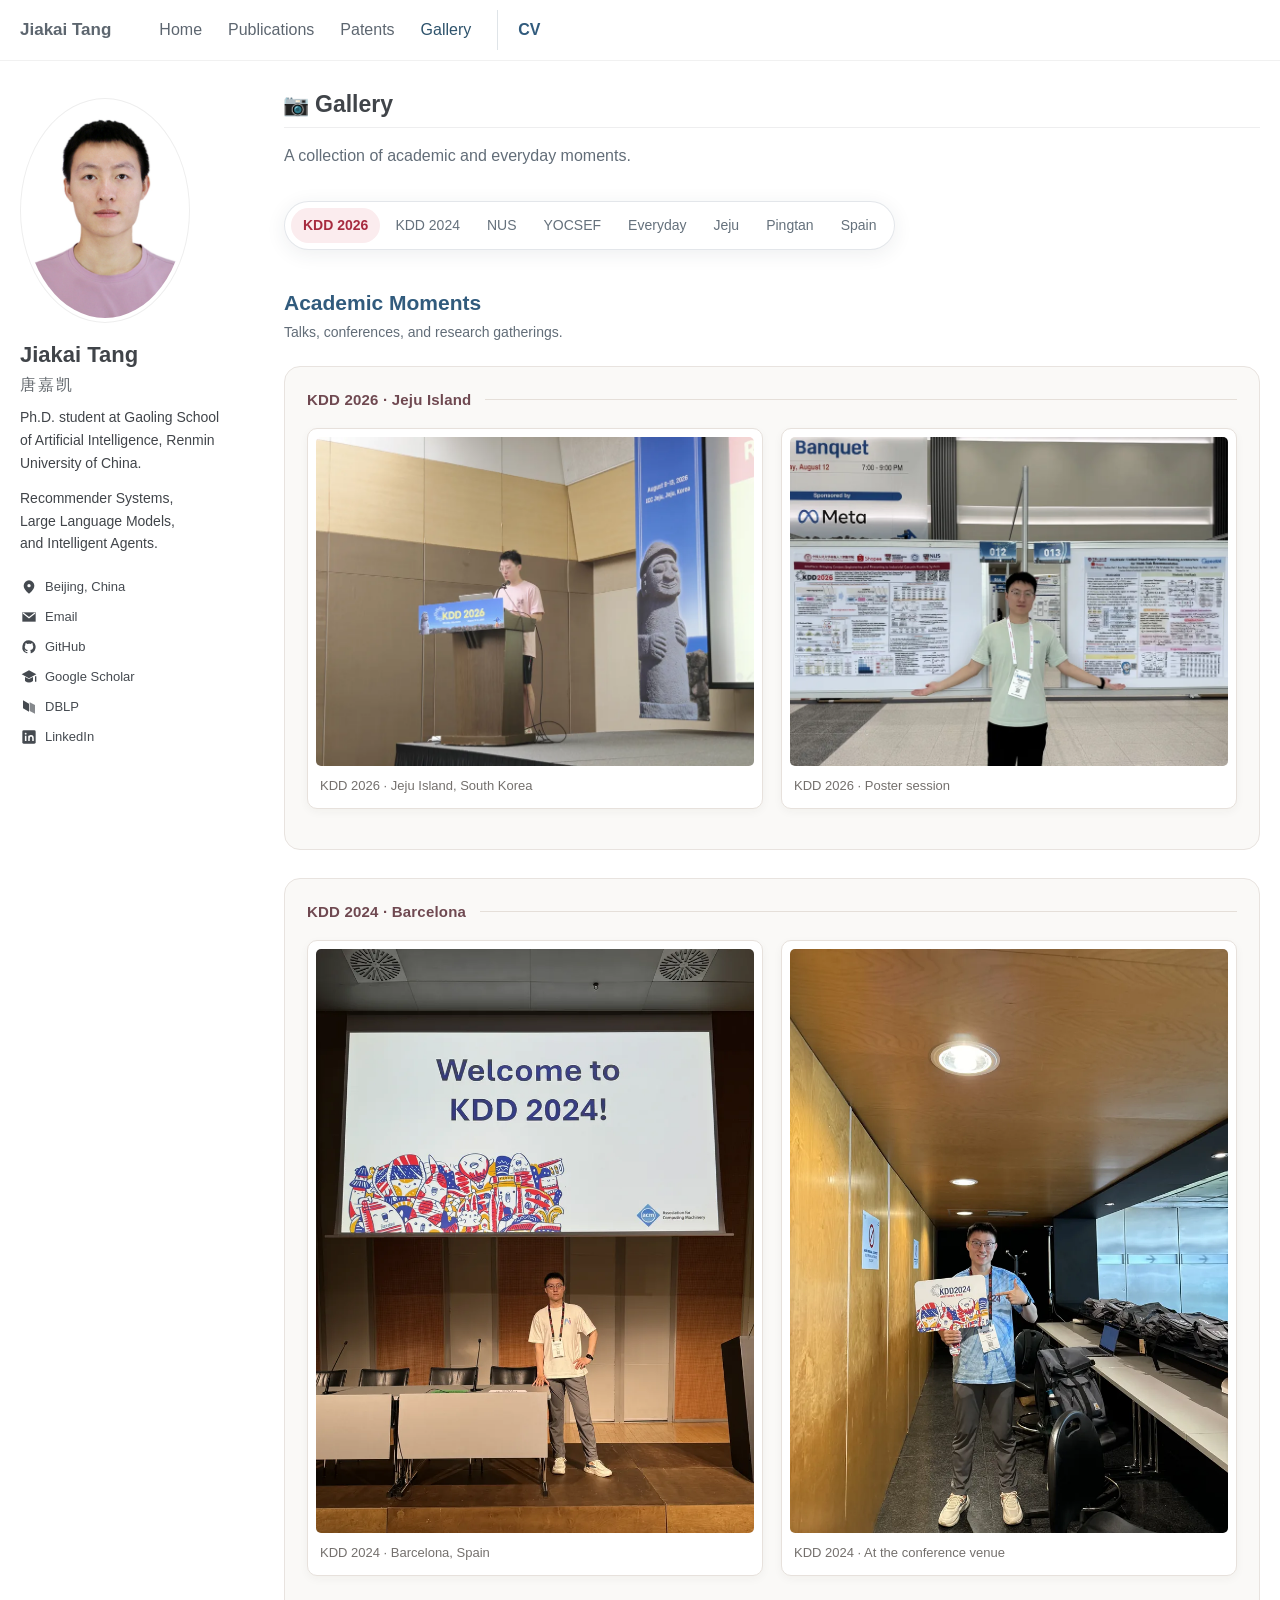
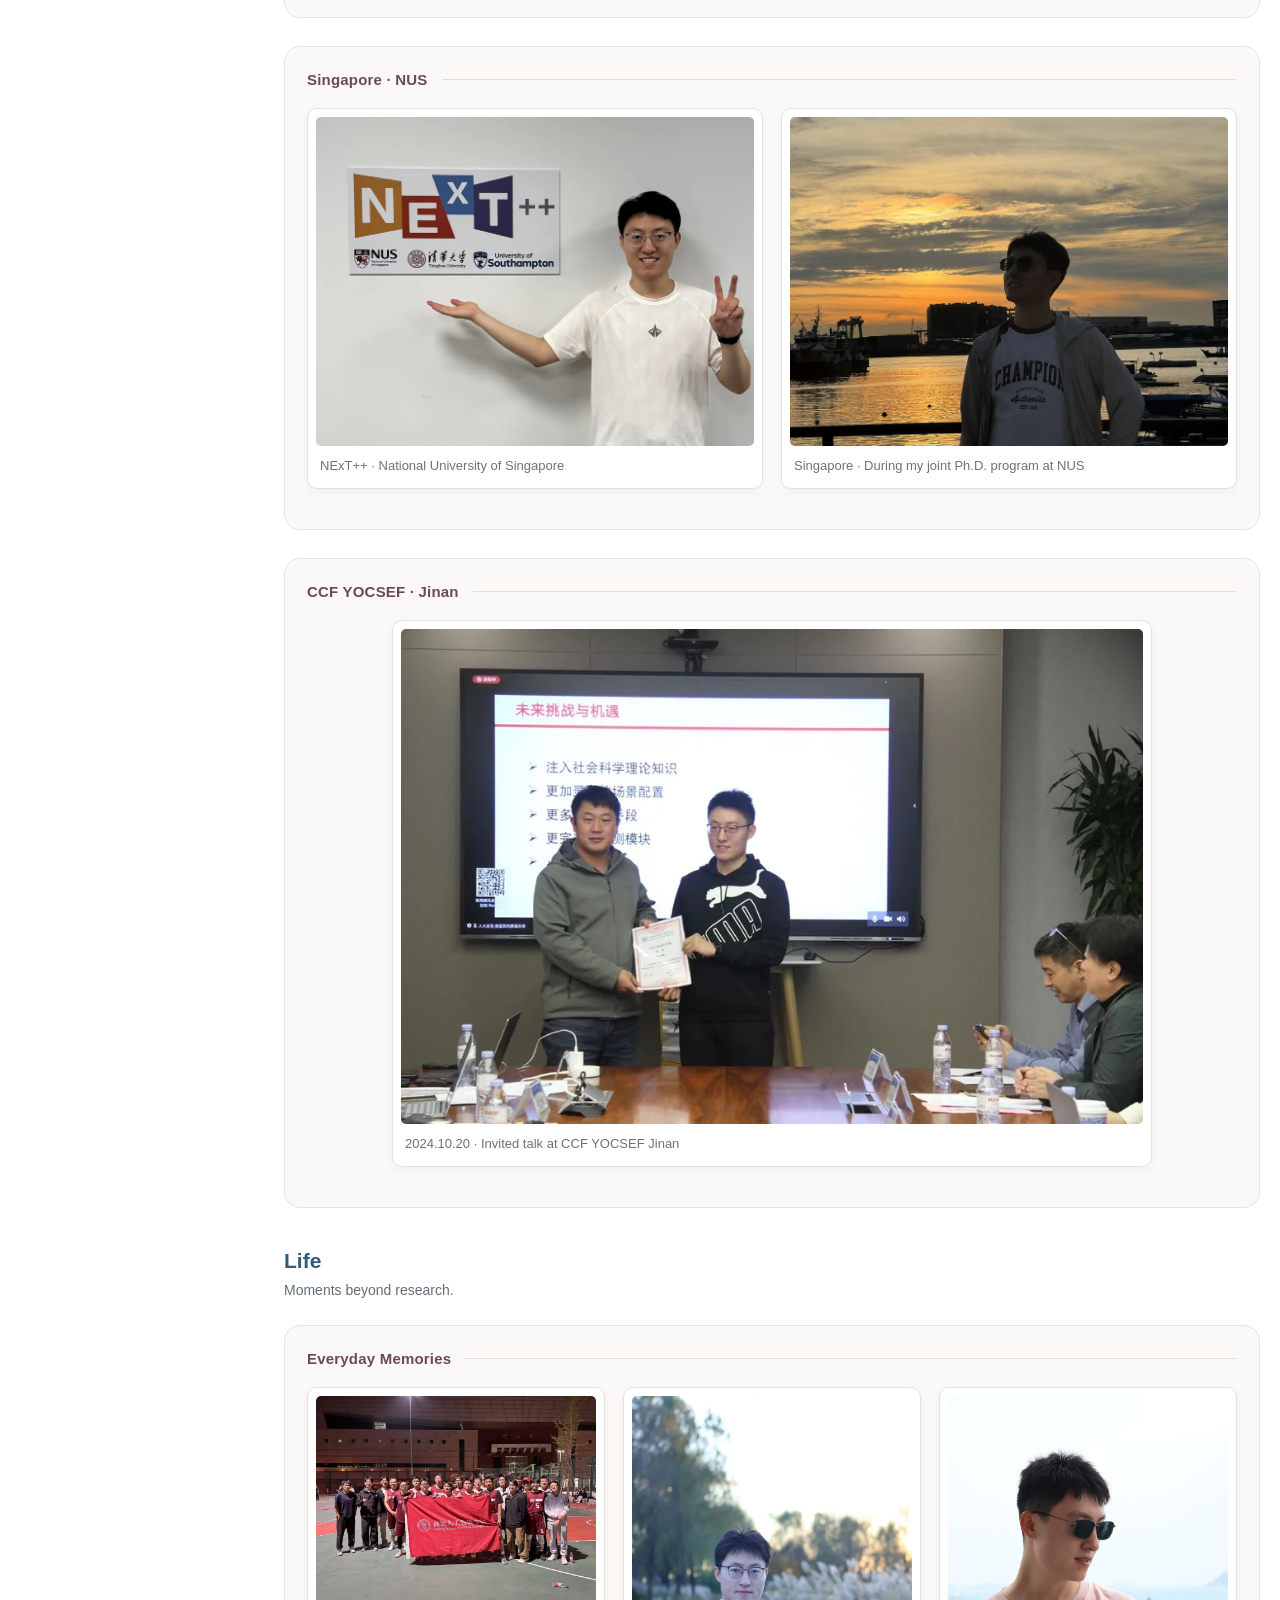
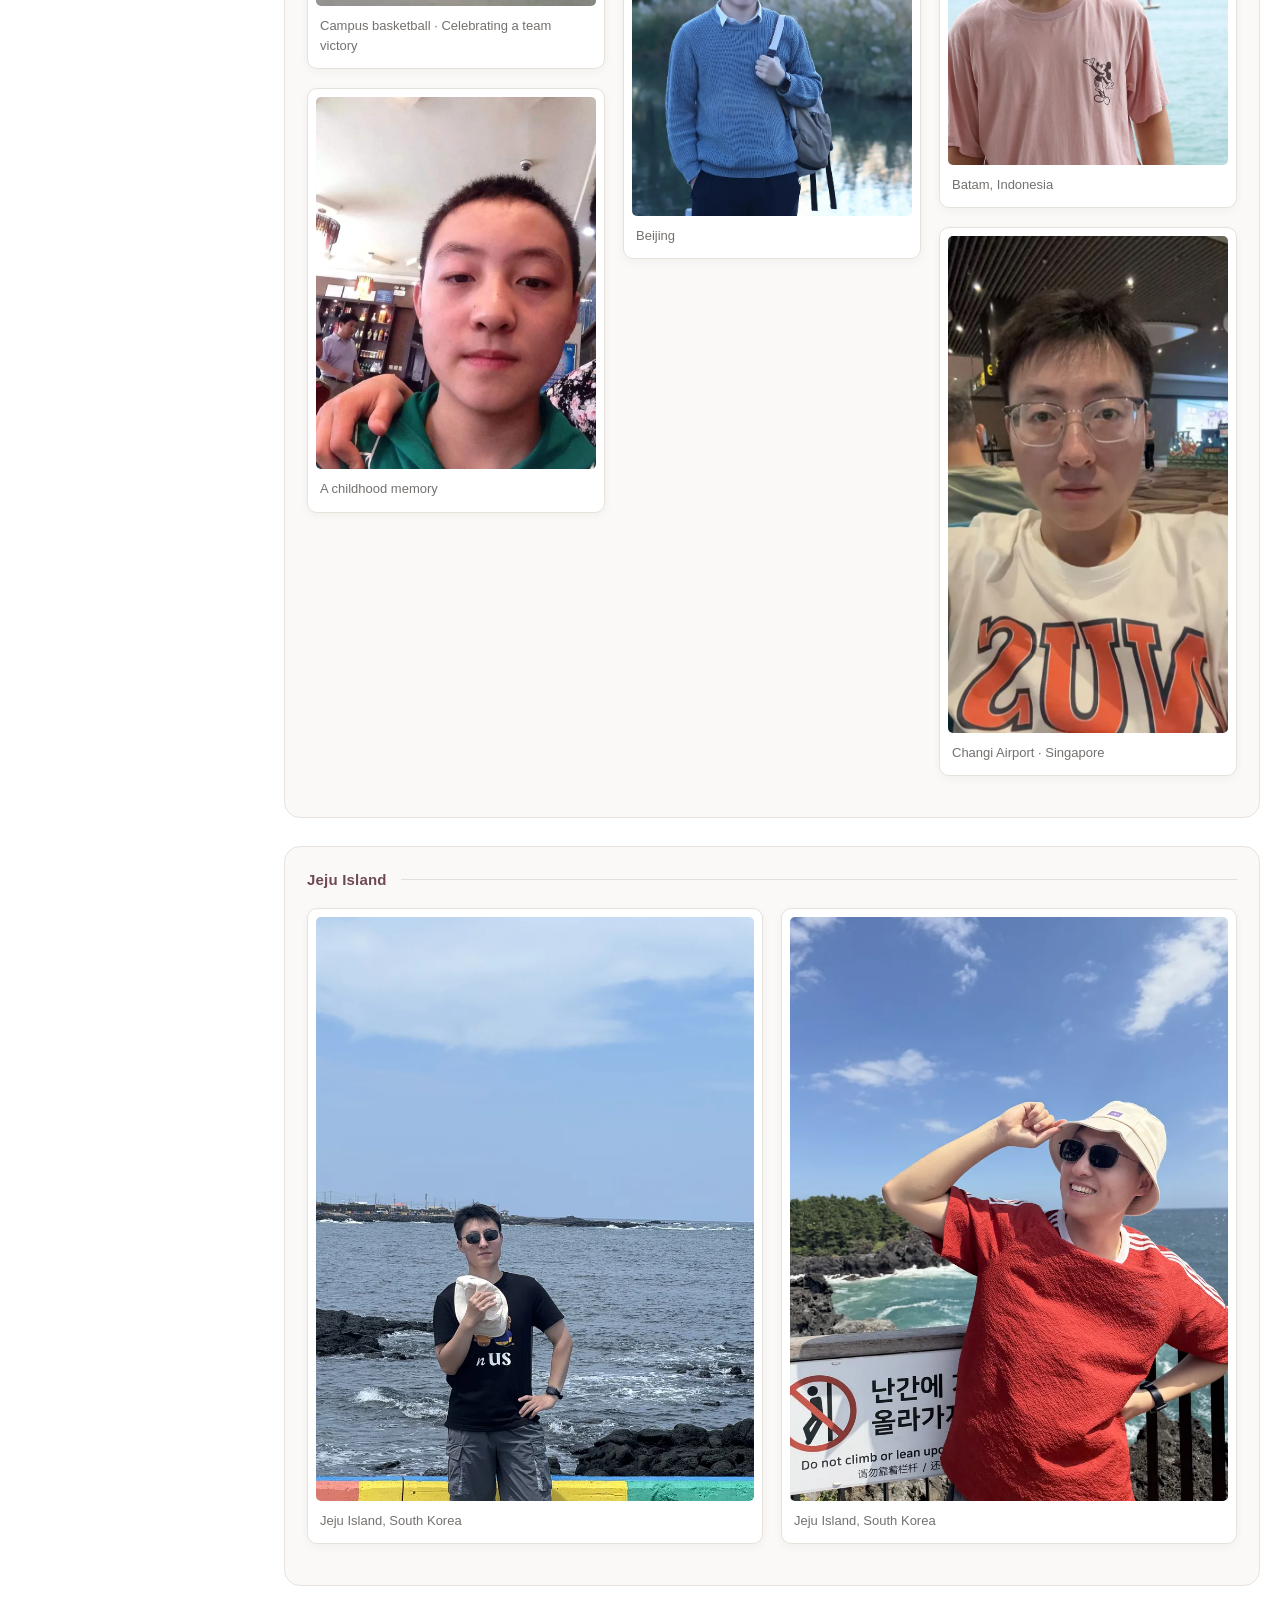
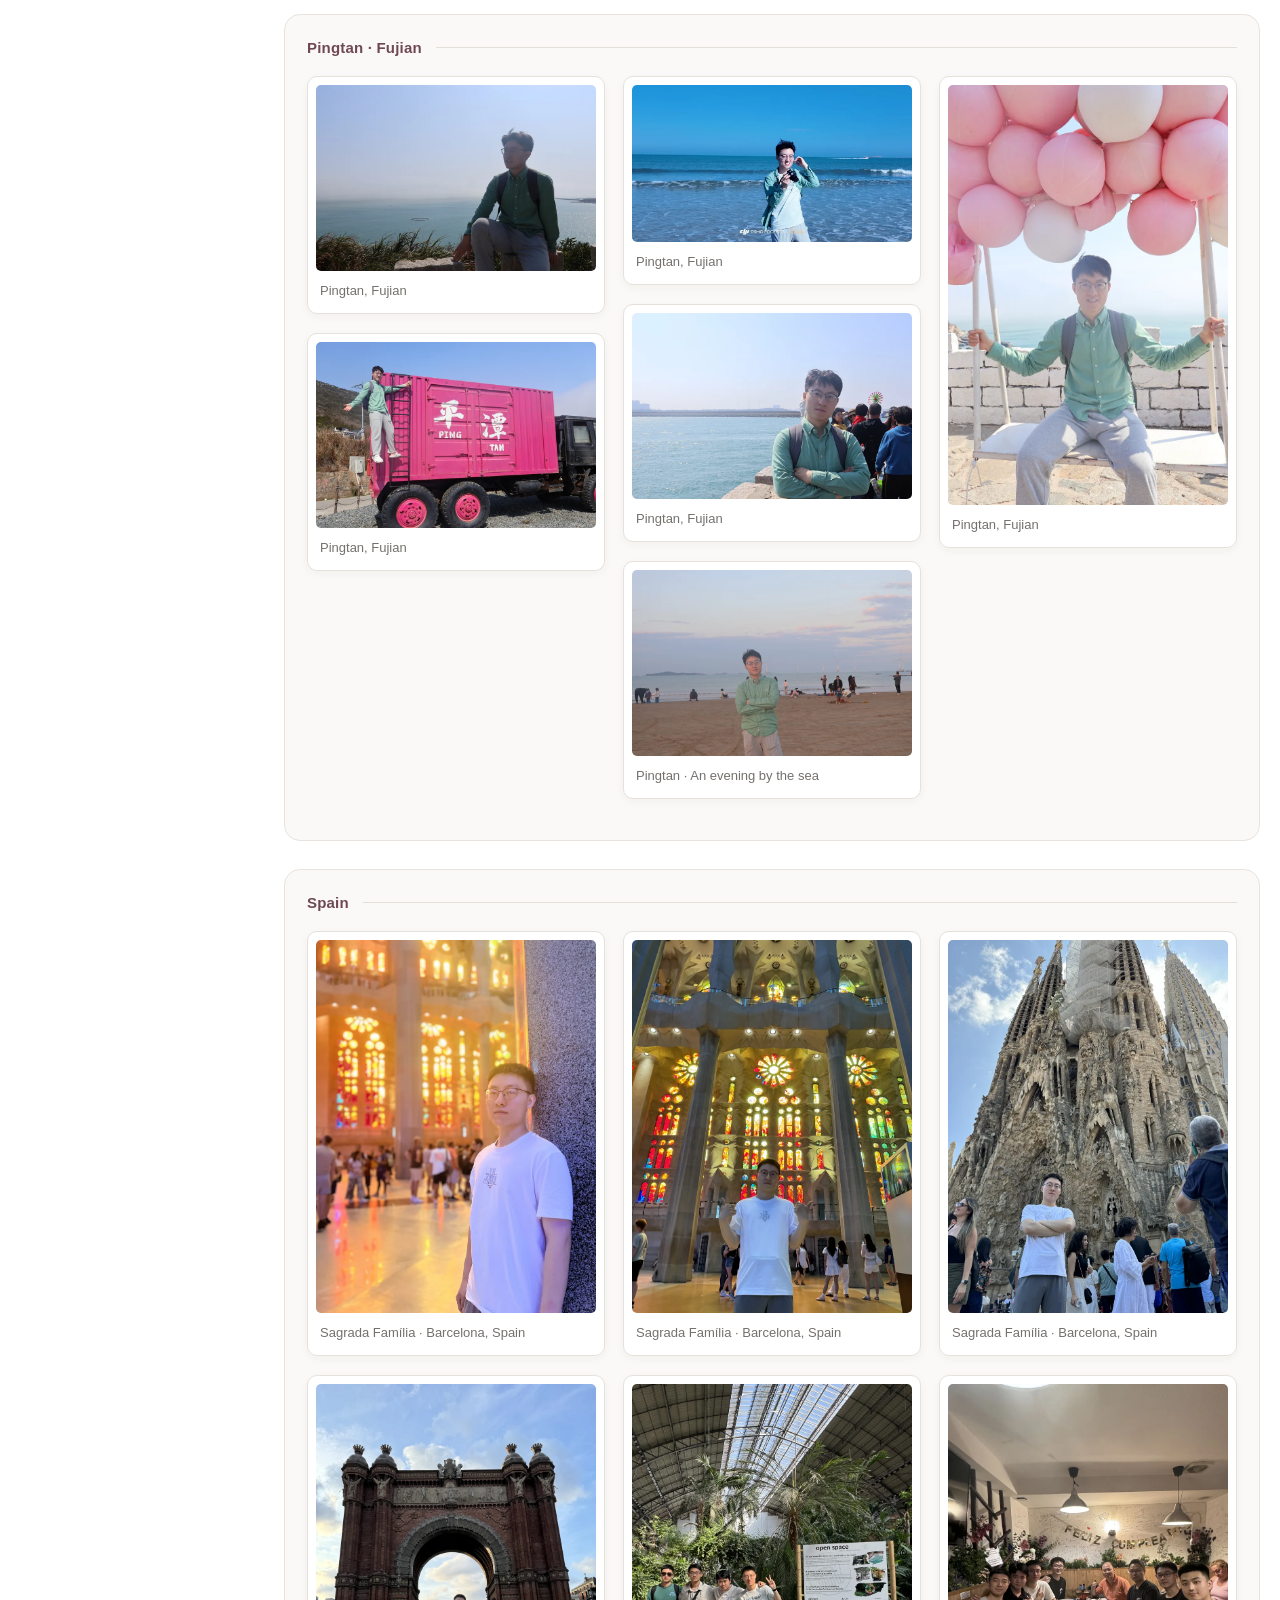
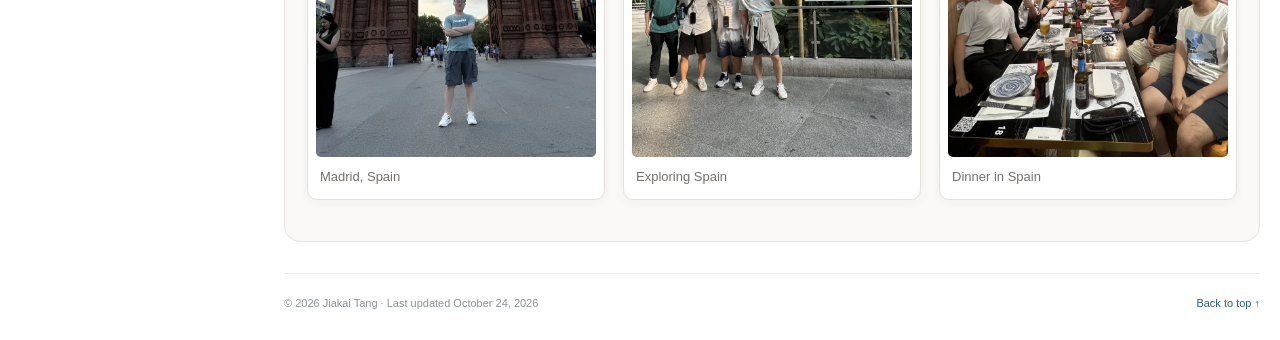
==== gallery.html @ fc4cd365 "Increase primary navigation text size across pages" ====
<!doctype html>
<html lang="en">
<head>
  <meta charset="utf-8">
  <meta name="viewport" content="width=device-width, initial-scale=1">
  <title>Gallery · Jiakai Tang</title>
  <meta name="description" content="Academic and everyday moments from Jiakai Tang.">
  <meta name="theme-color" content="#ffffff">
  <meta name="google-site-verification" content="IjU5DXIl_b3xuy8beeihjfm2RMkB2Yd6SPrrIbL4gnI">
  <link rel="canonical" href="https://tangjiakai.github.io/gallery.html">
  <meta property="og:type" content="profile">
  <meta property="og:title" content="Gallery · Jiakai Tang">
  <meta property="og:description" content="Academic and everyday moments from Jiakai Tang.">
  <meta property="og:url" content="https://tangjiakai.github.io/gallery.html">
  <meta property="og:image" content="https://tangjiakai.github.io/assets/portrait.jpg">
  <link rel="icon" href="assets/favicon.svg?v=d891ac708d90" type="image/svg+xml">
  <link rel="stylesheet" href="assets/style.css?v=861c02ad30ab">
  <script type="application/ld+json">{"@context": "https://schema.org", "@type": "Person", "name": "Jiakai Tang", "alternateName": "唐嘉凯", "url": "https://tangjiakai.github.io/", "image": "https://tangjiakai.github.io/assets/portrait.jpg", "affiliation": {"@type": "CollegeOrUniversity", "name": "Renmin University of China"}, "sameAs": ["https://github.com/TangJiakai", "https://scholar.google.com/citations?user=7kB-4sEAAAAJ", "https://dblp.org/pid/294/2295.html", "https://www.linkedin.com/in/%E5%98%89%E5%87%AF-%E5%94%90-744894299/"], "knowsAbout": ["Recommender Systems", "Large Language Models", "Intelligent Agents"]}</script>
  <script src="assets/site.js?v=a1313c873eb1" defer></script>
</head>
<body>
<a class="skip-link" href="#main">Skip to content</a>
<header class="masthead"><div class="nav-wrap">
  <a class="brand" href="index.html">Jiakai Tang</a>
  <nav aria-label="Main navigation"><div class="nav-sections"><a href="index.html">Home</a><a href="publications.html">Publications</a><a href="patents.html">Patents</a><a href="gallery.html" class="active" aria-current="page">Gallery</a></div><a class="nav-cv" href="assets/Jiakai-Tang-CV.pdf" target="_blank" rel="noopener" title="View CV in a new tab">CV</a></nav>
</div></header>
<div class="page-layout">
  <aside class="profile" aria-label="Profile">
    <img class="portrait" src="assets/portrait.jpg" width="413" height="591" alt="Portrait of Jiakai Tang">
    <h1>Jiakai Tang <span lang="zh-CN">唐嘉凯</span></h1>
    <p class="affiliation">Ph.D. student at Gaoling School of Artificial Intelligence, Renmin University of China.</p>
    <p class="profile-interests">Recommender Systems,<br>Large Language Models,<br>and Intelligent Agents.</p>
    <ul class="contact-links">
      <li><span class="contact-row"><svg class="contact-icon" viewBox="0 0 24 24" aria-hidden="true" focusable="false"><path d="M20 10c0 6-8 12-8 12S4 16 4 10a8 8 0 1 1 16 0Z"/><circle cx="12" cy="10" r="2.5" fill="white"/></svg><span>Beijing, China</span></span></li>
      <li><a class="contact-row" href="mailto:tangjiakai5704@gmail.com"><svg class="contact-icon" viewBox="0 0 24 24" aria-hidden="true" focusable="false"><path d="M2 5h20v14H2Z"/><path d="m3 6 9 7 9-7" fill="none" stroke="white" stroke-width="1.8"/></svg><span>Email</span></a></li>
      <li><a class="contact-row" href="https://github.com/TangJiakai"><svg class="contact-icon" viewBox="0 0 24 24" aria-hidden="true" focusable="false"><path d="M12 2a10 10 0 0 0-3.16 19.49c.5.09.68-.22.68-.48v-1.69c-2.78.61-3.37-1.18-3.37-1.18-.45-1.16-1.11-1.47-1.11-1.47-.91-.62.07-.61.07-.61 1 .07 1.53 1.03 1.53 1.03.89 1.53 2.34 1.09 2.91.83.09-.65.35-1.09.64-1.34-2.22-.25-4.56-1.11-4.56-4.94 0-1.09.39-1.99 1.03-2.69-.1-.25-.45-1.27.1-2.65 0 0 .84-.27 2.75 1.03A9.6 9.6 0 0 1 12 6.99c.85 0 1.71.11 2.51.34 1.91-1.3 2.75-1.03 2.75-1.03.55 1.38.2 2.4.1 2.65.64.7 1.03 1.6 1.03 2.69 0 3.84-2.34 4.69-4.57 4.94.36.31.68.92.68 1.85v2.58c0 .27.18.58.69.48A10 10 0 0 0 12 2Z"/></svg><span>GitHub</span></a></li>
      <li><a class="contact-row" href="https://scholar.google.com/citations?user=7kB-4sEAAAAJ"><svg class="contact-icon" viewBox="0 0 24 24" aria-hidden="true" focusable="false"><path d="m1 8 11-6 11 6-11 6Zm5 4 6 3 6-3v6c-4 3-8 3-12 0Zm15-1h2v8h-2Z"/></svg><span>Google Scholar</span></a></li>
      <li><a class="contact-row" href="https://dblp.org/pid/294/2295.html"><svg class="contact-icon" viewBox="0 0 24 24" aria-hidden="true" focusable="false"><path d="m3 2 9 5v12l-9-5Z"/><path d="m13 5 8 4v13l-8-4Z" opacity=".65"/></svg><span>DBLP</span></a></li>
      <li><a class="contact-row" href="https://www.linkedin.com/in/%E5%98%89%E5%87%AF-%E5%94%90-744894299/"><svg class="contact-icon" viewBox="0 0 24 24" aria-hidden="true" focusable="false"><rect x="2" y="2" width="20" height="20" rx="2"/><circle cx="7" cy="7" r="1.4" fill="white"/><path d="M7 10v8m5 0v-8m0 4c0-5 6-5 6 0v4" fill="none" stroke="white" stroke-width="2.3"/></svg><span>LinkedIn</span></a></li>
    </ul>
  </aside>
  <main id="main"><section id="gallery" aria-labelledby="gallery-title"><h2 id="gallery-title"><span aria-hidden="true">📷</span> Gallery</h2><p class="page-intro">A collection of academic and everyday moments.</p></section><nav class="section-nav floating-nav gallery-nav" aria-label="Photo albums"><a href="#album-kdd-2026-jeju-island">KDD 2026</a><a href="#album-kdd-2024-barcelona">KDD 2024</a><a href="#album-singapore-nus">NUS</a><a href="#album-ccf-yocsef-jinan">YOCSEF</a><a href="#album-everyday-memories">Everyday</a><a href="#album-jeju-island">Jeju</a><a href="#album-pingtan-fujian">Pingtan</a><a href="#album-spain">Spain</a></nav><section class="gallery-group" id="academic"><h3>Academic Moments</h3><p class="muted">Talks, conferences, and research gatherings.</p><article class="gallery-album" id="album-kdd-2026-jeju-island"><header class="album-heading"><h4>KDD 2026 · Jeju Island</h4></header><div class="gallery-grid gallery-grid--pair"><figure class="gallery-photo"><a class="gallery-image" href="assets/gallery/kdd-2026-talk.webp" data-caption="KDD 2026 · Jeju Island, South Korea" aria-label="View photo: Giving a talk at a conference lectern at KDD 2026."><img src="assets/gallery/kdd-2026-talk-thumb.webp" alt="Giving a talk at a conference lectern at KDD 2026." width="900" height="675" loading="lazy" decoding="async"><span class="photo-expand" aria-hidden="true">↗</span></a><figcaption>KDD 2026 · Jeju Island, South Korea</figcaption></figure><figure class="gallery-photo"><a class="gallery-image" href="assets/gallery/kdd-2026-posters.webp" data-caption="KDD 2026 · Poster session" aria-label="View photo: Standing beside research posters at KDD 2026."><img src="assets/gallery/kdd-2026-posters-thumb.webp" alt="Standing beside research posters at KDD 2026." width="900" height="675" loading="lazy" decoding="async"><span class="photo-expand" aria-hidden="true">↗</span></a><figcaption>KDD 2026 · Poster session</figcaption></figure></div></article><article class="gallery-album" id="album-kdd-2024-barcelona"><header class="album-heading"><h4>KDD 2024 · Barcelona</h4></header><div class="gallery-grid gallery-grid--pair"><figure class="gallery-photo"><a class="gallery-image" href="assets/gallery/kdd-2024-barcelona.webp" data-caption="KDD 2024 · Barcelona, Spain" aria-label="View photo: At the KDD 2024 conference venue beneath the welcome screen."><img src="assets/gallery/kdd-2024-barcelona-thumb.webp" alt="At the KDD 2024 conference venue beneath the welcome screen." width="825" height="1100" loading="lazy" decoding="async"><span class="photo-expand" aria-hidden="true">↗</span></a><figcaption>KDD 2024 · Barcelona, Spain</figcaption></figure><figure class="gallery-photo"><a class="gallery-image" href="assets/gallery/kdd-2024-venue.webp" data-caption="KDD 2024 · At the conference venue" aria-label="View photo: Holding conference materials at the KDD 2024 venue."><img src="assets/gallery/kdd-2024-venue-thumb.webp" alt="Holding conference materials at the KDD 2024 venue." width="825" height="1100" loading="lazy" decoding="async"><span class="photo-expand" aria-hidden="true">↗</span></a><figcaption>KDD 2024 · At the conference venue</figcaption></figure></div></article><article class="gallery-album" id="album-singapore-nus"><header class="album-heading"><h4>Singapore · NUS</h4></header><div class="gallery-grid gallery-grid--pair"><figure class="gallery-photo"><a class="gallery-image" href="assets/gallery/singapore-next.webp" data-caption="NExT++ · National University of Singapore" aria-label="View photo: Standing beside the NExT++ sign at NUS."><img src="assets/gallery/singapore-next-thumb.webp" alt="Standing beside the NExT++ sign at NUS." width="900" height="675" loading="lazy" decoding="async"><span class="photo-expand" aria-hidden="true">↗</span></a><figcaption>NExT++ · National University of Singapore</figcaption></figure><figure class="gallery-photo"><a class="gallery-image" href="assets/gallery/singapore-nus.webp" data-caption="Singapore · During my joint Ph.D. program at NUS" aria-label="View photo: A waterfront sunset in Singapore."><img src="assets/gallery/singapore-nus-thumb.webp" alt="A waterfront sunset in Singapore." width="900" height="675" loading="lazy" decoding="async"><span class="photo-expand" aria-hidden="true">↗</span></a><figcaption>Singapore · During my joint Ph.D. program at NUS</figcaption></figure></div></article><article class="gallery-album" id="album-ccf-yocsef-jinan"><header class="album-heading"><h4>CCF YOCSEF · Jinan</h4></header><div class="gallery-grid gallery-grid--single"><figure class="gallery-photo"><a class="gallery-image" href="assets/gallery/yocsef-jinan-2024.webp" data-caption="2024.10.20 · Invited talk at CCF YOCSEF Jinan" aria-label="View photo: A moment from the invited talk on a general social simulation platform with large language model-based agents at CCF YOCSEF Jinan."><img src="assets/gallery/yocsef-jinan-2024-thumb.webp" alt="A moment from the invited talk on a general social simulation platform with large language model-based agents at CCF YOCSEF Jinan." width="900" height="600" loading="lazy" decoding="async"><span class="photo-expand" aria-hidden="true">↗</span></a><figcaption>2024.10.20 · Invited talk at CCF YOCSEF Jinan</figcaption></figure></div></article></section><section class="gallery-group" id="life"><h3>Life</h3><p class="muted">Moments beyond research.</p><article class="gallery-album" id="album-everyday-memories"><header class="album-heading"><h4>Everyday Memories</h4></header><div class="gallery-grid"><figure class="gallery-photo"><a class="gallery-image" href="assets/gallery/campus-basketball-team.webp" data-caption="Campus basketball · Celebrating a team victory" aria-label="View photo: A group photo with the Gaoling School of Artificial Intelligence basketball team after a competition victory."><img src="assets/gallery/campus-basketball-team-thumb.webp" alt="A group photo with the Gaoling School of Artificial Intelligence basketball team after a competition victory." width="900" height="675" loading="lazy" decoding="async"><span class="photo-expand" aria-hidden="true">↗</span></a><figcaption>Campus basketball · Celebrating a team victory</figcaption></figure><figure class="gallery-photo"><a class="gallery-image" href="assets/gallery/beijing.webp" data-caption="Beijing" aria-label="View photo: A portrait beside a lake and trees in Beijing."><img src="assets/gallery/beijing-thumb.webp" alt="A portrait beside a lake and trees in Beijing." width="733" height="1100" loading="lazy" decoding="async"><span class="photo-expand" aria-hidden="true">↗</span></a><figcaption>Beijing</figcaption></figure><figure class="gallery-photo"><a class="gallery-image" href="assets/gallery/batam.webp" data-caption="Batam, Indonesia" aria-label="View photo: A portrait wearing sunglasses in Batam."><img src="assets/gallery/batam-thumb.webp" alt="A portrait wearing sunglasses in Batam." width="833" height="1100" loading="lazy" decoding="async"><span class="photo-expand" aria-hidden="true">↗</span></a><figcaption>Batam, Indonesia</figcaption></figure><figure class="gallery-photo"><a class="gallery-image" href="assets/gallery/childhood.webp" data-caption="A childhood memory" aria-label="View photo: A childhood portrait."><img src="assets/gallery/childhood-thumb.webp" alt="A childhood portrait." width="826" height="1100" loading="lazy" decoding="async"><span class="photo-expand" aria-hidden="true">↗</span></a><figcaption>A childhood memory</figcaption></figure><figure class="gallery-photo"><a class="gallery-image" href="assets/gallery/singapore-changi.webp" data-caption="Changi Airport · Singapore" aria-label="View photo: A selfie at Changi Airport in Singapore."><img src="assets/gallery/singapore-changi-thumb.webp" alt="A selfie at Changi Airport in Singapore." width="619" height="1100" loading="lazy" decoding="async"><span class="photo-expand" aria-hidden="true">↗</span></a><figcaption>Changi Airport · Singapore</figcaption></figure></div></article><article class="gallery-album" id="album-jeju-island"><header class="album-heading"><h4>Jeju Island</h4></header><div class="gallery-grid gallery-grid--pair"><figure class="gallery-photo"><a class="gallery-image" href="assets/gallery/jeju-coast.webp" data-caption="Jeju Island, South Korea" aria-label="View photo: Standing beside the coast on Jeju Island."><img src="assets/gallery/jeju-coast-thumb.webp" alt="Standing beside the coast on Jeju Island." width="825" height="1100" loading="lazy" decoding="async"><span class="photo-expand" aria-hidden="true">↗</span></a><figcaption>Jeju Island, South Korea</figcaption></figure><figure class="gallery-photo"><a class="gallery-image" href="assets/gallery/jeju-sunshine.webp" data-caption="Jeju Island, South Korea" aria-label="View photo: Enjoying the sunshine outdoors on Jeju Island."><img src="assets/gallery/jeju-sunshine-thumb.webp" alt="Enjoying the sunshine outdoors on Jeju Island." width="825" height="1100" loading="lazy" decoding="async"><span class="photo-expand" aria-hidden="true">↗</span></a><figcaption>Jeju Island, South Korea</figcaption></figure></div></article><article class="gallery-album" id="album-pingtan-fujian"><header class="album-heading"><h4>Pingtan · Fujian</h4></header><div class="gallery-grid"><figure class="gallery-photo"><a class="gallery-image" href="assets/gallery/pingtan-coast.webp" data-caption="Pingtan, Fujian" aria-label="View photo: Sitting on rocks overlooking the coast in Pingtan."><img src="assets/gallery/pingtan-coast-thumb.webp" alt="Sitting on rocks overlooking the coast in Pingtan." width="900" height="600" loading="lazy" decoding="async"><span class="photo-expand" aria-hidden="true">↗</span></a><figcaption>Pingtan, Fujian</figcaption></figure><figure class="gallery-photo"><a class="gallery-image" href="assets/gallery/pingtan-beach.webp" data-caption="Pingtan, Fujian" aria-label="View photo: Standing on a beach beside the blue sea in Pingtan."><img src="assets/gallery/pingtan-beach-thumb.webp" alt="Standing on a beach beside the blue sea in Pingtan." width="900" height="506" loading="lazy" decoding="async"><span class="photo-expand" aria-hidden="true">↗</span></a><figcaption>Pingtan, Fujian</figcaption></figure><figure class="gallery-photo"><a class="gallery-image" href="assets/gallery/pingtan-balloons.webp" data-caption="Pingtan, Fujian" aria-label="View photo: A seaside portrait beneath pink balloons."><img src="assets/gallery/pingtan-balloons-thumb.webp" alt="A seaside portrait beneath pink balloons." width="733" height="1100" loading="lazy" decoding="async"><span class="photo-expand" aria-hidden="true">↗</span></a><figcaption>Pingtan, Fujian</figcaption></figure><figure class="gallery-photo"><a class="gallery-image" href="assets/gallery/pingtan-seaside.webp" data-caption="Pingtan, Fujian" aria-label="View photo: A portrait by the water in Pingtan."><img src="assets/gallery/pingtan-seaside-thumb.webp" alt="A portrait by the water in Pingtan." width="900" height="600" loading="lazy" decoding="async"><span class="photo-expand" aria-hidden="true">↗</span></a><figcaption>Pingtan, Fujian</figcaption></figure><figure class="gallery-photo"><a class="gallery-image" href="assets/gallery/pingtan-pink-truck.webp" data-caption="Pingtan, Fujian" aria-label="View photo: Standing beside a pink truck marked Pingtan."><img src="assets/gallery/pingtan-pink-truck-thumb.webp" alt="Standing beside a pink truck marked Pingtan." width="900" height="600" loading="lazy" decoding="async"><span class="photo-expand" aria-hidden="true">↗</span></a><figcaption>Pingtan, Fujian</figcaption></figure><figure class="gallery-photo"><a class="gallery-image" href="assets/gallery/pingtan-evening.webp" data-caption="Pingtan · An evening by the sea" aria-label="View photo: Standing on the beach in Pingtan with offshore wind turbines in the distance."><img src="assets/gallery/pingtan-evening-thumb.webp" alt="Standing on the beach in Pingtan with offshore wind turbines in the distance." width="900" height="600" loading="lazy" decoding="async"><span class="photo-expand" aria-hidden="true">↗</span></a><figcaption>Pingtan · An evening by the sea</figcaption></figure></div></article><article class="gallery-album" id="album-spain"><header class="album-heading"><h4>Spain</h4></header><div class="gallery-grid"><figure class="gallery-photo"><a class="gallery-image" href="assets/gallery/sagrada-familia-light.webp" data-caption="Sagrada Família · Barcelona, Spain" aria-label="View photo: Inside the Sagrada Família with colorful light from stained-glass windows."><img src="assets/gallery/sagrada-familia-light-thumb.webp" alt="Inside the Sagrada Família with colorful light from stained-glass windows." width="825" height="1100" loading="lazy" decoding="async"><span class="photo-expand" aria-hidden="true">↗</span></a><figcaption>Sagrada Família · Barcelona, Spain</figcaption></figure><figure class="gallery-photo"><a class="gallery-image" href="assets/gallery/sagrada-familia-interior.webp" data-caption="Sagrada Família · Barcelona, Spain" aria-label="View photo: A portrait beneath the stained-glass windows of the Sagrada Família."><img src="assets/gallery/sagrada-familia-interior-thumb.webp" alt="A portrait beneath the stained-glass windows of the Sagrada Família." width="825" height="1100" loading="lazy" decoding="async"><span class="photo-expand" aria-hidden="true">↗</span></a><figcaption>Sagrada Família · Barcelona, Spain</figcaption></figure><figure class="gallery-photo"><a class="gallery-image" href="assets/gallery/sagrada-familia-exterior.webp" data-caption="Sagrada Família · Barcelona, Spain" aria-label="View photo: Outside the Sagrada Família in Barcelona."><img src="assets/gallery/sagrada-familia-exterior-thumb.webp" alt="Outside the Sagrada Família in Barcelona." width="825" height="1100" loading="lazy" decoding="async"><span class="photo-expand" aria-hidden="true">↗</span></a><figcaption>Sagrada Família · Barcelona, Spain</figcaption></figure><figure class="gallery-photo"><a class="gallery-image" href="assets/gallery/madrid.webp" data-caption="Madrid, Spain" aria-label="View photo: Standing beneath a stone arch in Madrid."><img src="assets/gallery/madrid-thumb.webp" alt="Standing beneath a stone arch in Madrid." width="825" height="1100" loading="lazy" decoding="async"><span class="photo-expand" aria-hidden="true">↗</span></a><figcaption>Madrid, Spain</figcaption></figure><figure class="gallery-photo"><a class="gallery-image" href="assets/gallery/spain-outing.webp" data-caption="Exploring Spain" aria-label="View photo: A group photo during an outing in Spain."><img src="assets/gallery/spain-outing-thumb.webp" alt="A group photo during an outing in Spain." width="825" height="1100" loading="lazy" decoding="async"><span class="photo-expand" aria-hidden="true">↗</span></a><figcaption>Exploring Spain</figcaption></figure><figure class="gallery-photo"><a class="gallery-image" href="assets/gallery/spain-dinner.webp" data-caption="Dinner in Spain" aria-label="View photo: A group gathered around a restaurant table in Spain."><img src="assets/gallery/spain-dinner-thumb.webp" alt="A group gathered around a restaurant table in Spain." width="825" height="1100" loading="lazy" decoding="async"><span class="photo-expand" aria-hidden="true">↗</span></a><figcaption>Dinner in Spain</figcaption></figure></div></article></section><dialog class="photo-viewer" aria-label="Photo viewer"><button type="button" class="photo-close" aria-label="Close photo">×</button><figure><img alt=""><figcaption></figcaption></figure></dialog><footer><span>© 2026 Jiakai Tang · Last updated October 24, 2026</span><a href="#main">Back to top ↑</a></footer></main>
</div>
</body>
</html>
---- assets/style.css ----
:root { --ink:#404449; --muted:#626d78; --link:#315b7d; --line:#eeeeef; --red:#ae3444; --purple:#763ca4; --width:1280px; }
* { box-sizing:border-box; }
html { scroll-padding-top:80px; }
body { margin:0; color:var(--ink); background:white; font:16px/1.65 'Trebuchet MS',Helvetica,Arial,'PingFang SC','Microsoft YaHei',sans-serif; -webkit-font-smoothing:antialiased; }
a { color:var(--link); text-decoration:none; text-underline-offset:3px; }
a:hover { text-decoration:underline; }
a:focus-visible { outline:3px solid #9ec4dc; outline-offset:4px; }
p { margin:0 0 14px; }
h1,h2,h3,h4 { margin:0; line-height:1.4; }
strong { font-weight:700; }
h2 { display:flex; align-items:center; gap:8px; font-size:23px; font-weight:700; padding-bottom:7px; margin-bottom:15px; border-bottom:1px solid var(--line); }
h2>span { flex:0 0 23px; width:23px; display:inline-flex; justify-content:center; font-size:21px; line-height:1; }
h3 { font-size:16px; }
section { margin:0 0 31px; scroll-margin-top:12px; }
.home-section { padding:22px; margin-bottom:22px; border:1px solid transparent; border-radius:16px; }
.home-section--tinted { background:#f6f8fa; border-color:#eaf0f4; }
.home-section > :last-child { margin-bottom:0; }
sup { font-size:.72em; line-height:0; }
.muted { color:var(--muted); }
.sr-only { position:absolute; width:1px; height:1px; padding:0; margin:-1px; overflow:hidden; clip:rect(0,0,0,0); white-space:nowrap; border:0; }
.skip-link { position:fixed; left:16px; top:-60px; z-index:20; padding:8px; background:white; }
.skip-link:focus { top:8px; }
.masthead { position:sticky; top:0; z-index:5; background:rgba(255,255,255,.98); border-bottom:1px solid #f1f1f1; }
.nav-wrap { max-width:var(--width); margin:auto; min-height:60px; padding:0 20px; display:flex; gap:48px; align-items:center; }
.brand { color:#5d666f; font-size:17px; font-weight:700; white-space:nowrap; }
nav { display:flex; align-items:center; gap:26px; min-width:0; }
.nav-sections { display:flex; align-items:center; gap:26px; min-width:0; }
nav a { color:#5d6670; font-size:16px; white-space:nowrap; }
.masthead nav a { display:inline-flex; align-items:center; min-height:40px; }
nav a:hover,nav a.active { color:#2e536c; }
.nav-cv { flex-shrink:0; border-left:1px solid #dfe4e8; padding-left:20px; color:var(--link); font-weight:700; }
.section-nav { display:flex; flex-wrap:wrap; gap:8px 19px; padding:0 0 15px; margin-bottom:22px; border-bottom:1px solid var(--line); }
.section-nav a { font-size:12px; }
.floating-nav { position:sticky; top:calc(var(--masthead-height,53px) + 12px); z-index:4; width:max-content; max-width:100%; flex-wrap:nowrap; gap:3px; padding:6px; margin:0 0 25px; border:1px solid rgba(222,226,231,.85); border-radius:999px; background:rgba(255,255,255,.94); backdrop-filter:blur(14px); -webkit-backdrop-filter:blur(14px); box-shadow:0 4px 20px rgba(35,48,60,.08); overflow-x:auto; scrollbar-width:none; }
.floating-nav::-webkit-scrollbar { display:none; }
.floating-nav a { font-size:14px; flex-shrink:0; padding:7px 12px; border-radius:999px; line-height:1.5; color:#65717c; transition:background .15s,color .15s; }
.floating-nav a:hover { background:#f3f5f7; color:#315b7d; text-decoration:none; }
.floating-nav a.active { color:#a72b3f; background:#fbecee; font-weight:700; }
.floating-nav a:focus-visible { outline:none; box-shadow:inset 0 0 0 2px #9ec4dc; }
.floating-nav-label { flex-shrink:0; padding:0 10px; font-size:10px; color:#8b939b; letter-spacing:1px; text-transform:uppercase; }
html:has(.floating-nav) { scroll-padding-top:var(--section-offset,130px); }
.publication-year { scroll-margin-top:12px; }
.news-archive { margin:12px 0 0; }
.news-archive summary { color:var(--link); cursor:pointer; font-size:13px; width:fit-content; }
.news-archive summary:hover { text-decoration:underline; }
.page-intro { color:var(--muted); }
.gallery-group { margin-top:38px; }
.gallery-group h3 { color:var(--link); font-size:21px; margin-bottom:4px; }
.gallery-group > .muted { margin:0 0 22px; font-size:14px; }
.gallery-empty { background:#faf9f8; border:1px solid #ece9e6; border-radius:10px; padding:32px 24px; color:#83817f; font-size:14px; }
.gallery-album { scroll-margin-top:12px; margin:0 0 28px; padding:22px; border:1px solid #e8e3df; border-radius:16px; background:#faf9f7; }
.album-heading { display:flex; align-items:center; gap:14px; margin-bottom:18px; }
.album-heading::after { content:""; height:1px; background:#e5dfd9; flex:1; }
.album-heading h4 { margin:0; color:#6f4951; font-size:15px; font-weight:650; letter-spacing:.2px; }
.gallery-grid { --photo-gap:18px; display:grid; grid-template-columns:repeat(3,minmax(0,1fr)); gap:var(--photo-gap); align-items:start; }
.gallery-grid--masonry { grid-auto-rows:1px; row-gap:0; }
.gallery-grid--pair { grid-template-columns:repeat(2,minmax(0,1fr)); }
.gallery-photo { min-width:0; margin:0; padding:8px 8px 0; border:1px solid #e7e1dc; border-radius:10px; background:#fff; box-shadow:0 3px 10px rgba(55,40,33,.045); }
.gallery-image { position:relative; display:block; border-radius:5px; overflow:hidden; background:#f0eeeb; }
.gallery-image img { width:100%; height:auto; display:block; transition:opacity .2s; }
.gallery-image:hover img { opacity:.92; }
.photo-expand { position:absolute; bottom:8px; right:8px; display:grid; place-items:center; width:26px; height:26px; border-radius:50%; color:#fff; background:rgba(34,40,46,.65); font-size:17px; opacity:0; transition:opacity .2s; }
.gallery-image:hover .photo-expand,.gallery-image:focus-visible .photo-expand { opacity:1; }
.gallery-image:focus-visible { outline:2px solid #b83246; outline-offset:3px; }
.gallery-photo figcaption { font-size:13px; line-height:1.55; color:#74706d; padding:10px 4px 12px; }
.photo-viewer { max-width:94vw; max-height:94vh; padding:42px 20px 16px; border:0; border-radius:10px; background:#fff; }
.photo-viewer::backdrop { background:rgba(18,23,28,.85); }
.photo-viewer figure { margin:0; }
.photo-viewer img { display:block; max-width:85vw; max-height:75vh; object-fit:contain; margin:auto; }
.photo-viewer figcaption { text-align:center; padding-top:10px; }
.photo-close { position:absolute; right:8px; top:4px; width:36px; height:36px; border:0; background:transparent; color:var(--ink); font-size:28px; cursor:pointer; }
@media(prefers-reduced-motion:reduce) { .gallery-image img { transition:none; } }
@media(prefers-reduced-motion:no-preference) { html:has(.floating-nav) { scroll-behavior:smooth; } }
.page-layout { display:grid; grid-template-columns:218px minmax(0,1fr); gap:46px; max-width:var(--width); margin:0 auto; padding:27px 20px 0; }
.profile { position:sticky; top:83px; align-self:start; padding-top:10px; }
.portrait { width:170px; height:225px; object-fit:cover; object-position:center 15%; border-radius:50%; border:1px solid #eee; padding:4px; background:white; display:block; margin:0 0 17px; }
.profile h1 { font-size:22px; font-weight:700; margin-bottom:10px; }
.profile h1 span { display:block; font-size:16px; font-weight:400; letter-spacing:2px; color:#666b70; margin-top:3px; }
.affiliation { font-size:14px; line-height:1.65; margin:0 0 12px; max-width:203px; }
.profile-interests { font-size:14px; line-height:1.6; margin-bottom:22px; }
.contact-links { list-style:none; padding:0; margin:0; font-size:13px; }
.contact-links li { margin:0 0 10px; }
.contact-row { display:grid; grid-template-columns:17px minmax(0,1fr); align-items:center; column-gap:8px; color:#454a50; line-height:20px; }
.contact-icon { display:block; width:16px; height:16px; fill:currentColor; justify-self:center; }
.contact-row>span { display:block; }
main { min-width:0; }
#about { margin-bottom:24px; }
#about>p { line-height:1.65; }
#about>p a { text-decoration:underline; }
.email-contacts { border-top:1px solid var(--line); margin-top:20px; padding-top:14px; font-size:14px; }
.email-contact-row { display:grid; grid-template-columns:76px minmax(0,1fr); gap:12px; margin-bottom:7px; }
.email-label { color:var(--muted); font-weight:600; }
.email-options { display:flex; flex-wrap:wrap; gap:4px 20px; }
.email-contacts a { overflow-wrap:anywhere; text-decoration:underline; }
.email-note { display:inline-block; margin-left:12px; font-size:13px; color:var(--muted); }
.scholar-stats { display:flex; flex-wrap:wrap; align-items:center; gap:8px; font-size:13px; color:#676e75; margin-top:18px; }
.scholar-source { display:inline-flex; align-items:center; gap:6px; margin-right:3px; }
.metric-pill { display:inline-flex; overflow:hidden; align-items:stretch; border:1px solid #e1e8ef; border-radius:6px; line-height:1.8; }
.metric-pill span { padding:2px 8px; background:#f3f6f8; color:#5e6a74; }
.metric-pill strong { padding:2px 8px; background:#eaf2fa; font-variant-numeric:tabular-nums; }
.metric-pill:hover { text-decoration:none; border-color:#a5bdcf; }
.news-celebration { font-style:normal; font-size:.95em; }
.scholar-stats strong { color:#454c52; }
.metrics-date { display:inline-block; margin-left:4px; font-size:12px; color:#626d78; }
.news-list { padding-left:24px; margin:0; }
.news-list li { padding-left:2px; margin:8px 0; line-height:1.65; }
.news-list time { font-style:italic; font-weight:700; margin-right:10px; font-variant-numeric:tabular-nums; }
.news-list time:after { content:':'; }
.news-list a { text-decoration:underline; }
.award-text { color:var(--red); }
.oral-text { color:var(--purple); }
.year-heading { display:flex; align-items:center; gap:13px; margin:23px 0 15px; font-size:15px; }
.year-heading:after { content:''; flex:1; height:1px; background:#eee; }
.year-heading span { background:#f2f4f5; color:#5e6a74; border:1px solid #e8ecef; border-radius:20px; padding:2px 14px; line-height:1.7; font-size:13px; letter-spacing:.5px; }
.publications-list { padding:0 0 0 23px; margin:0; }
.publication { padding-left:2px; margin:0 0 22px; }
.publication::marker { font-size:12px; color:#666; }
.publication h4 { font-size:16px; font-weight:700; line-height:1.55; margin:0 0 6px; }
.publication h4 a { color:#354c60; }
.authors { font-size:15px; color:#62676d; line-height:1.65; margin:0 0 8px; }
.authors strong { color:#3d4349; }
.corresponding-author { display:inline-flex; vertical-align:super; margin-left:2px; line-height:0; }
.corresponding-author .contact-icon { width:11px; height:11px; }
.paper-meta { display:flex; flex-wrap:wrap; gap:5px 7px; align-items:center; margin:0; line-height:1.65; }
.badge { display:inline-flex; align-items:center; justify-content:center; border-radius:999px; padding:2px 9px; font-size:12px; font-weight:700; line-height:1.6; white-space:normal; }
.badge.venue { background:#eaf1f8; color:#315e88; }
.badge.ccf-a { background:#e8f0fa; color:#345e91; }
.badge.ccf-b { background:#e8f4ee; color:#36735c; }
.badge.award { background:#fbe8ec; color:var(--red); }
.badge.oral { background:#f0e6fa; color:var(--purple); }
.badge.deployed { gap:4px; background:#fff0d4; color:#87500d; border:1px solid #edc578; padding:1px 9px; box-shadow:0 1px 2px #a56b1310; }
.badge.deployed span { font-size:11px; line-height:1; }
.badge.status { background:#f0f1f4; color:#6b7080; }
.paper-link { font-size:12px; margin-left:3px; }
.resource-icon-link { display:inline-flex; align-items:center; justify-content:center; width:28px; height:28px; color:#454a50; border-radius:50%; }
.resource-icon-link:hover { color:var(--link); background:#eaf1f8; }
.github-stars { display:inline-flex; align-items:center; gap:5px; padding:1px 7px; border:1px solid #e2e5e8; border-radius:5px; background:#f7f8fa; color:#555e67; font-size:10.5px; font-weight:600; line-height:1.7; font-variant-numeric:tabular-nums; white-space:nowrap; }
.github-stars>span:first-child { color:#a57c26; }
.github-stars:hover { background:#fff6e5; border-color:#e4cea0; text-decoration:none; }
.software-list h4 { display:flex; flex-wrap:wrap; align-items:center; gap:5px 7px; }
.resource-icon-link .contact-icon { width:18px; height:18px; }
.patents-list { list-style:none; padding:0; margin:0; }
.patent { padding:0 0 19px; margin:0 0 19px; border-bottom:1px solid var(--line); }
.patent:last-child { border-bottom:0; padding-bottom:0; }
.patent h3 { font-size:15px; color:#354c60; margin-bottom:6px; line-height:1.65; }
.patent-applicant { font-size:12px; color:var(--muted); margin:0 0 9px; }
.patent-number,.patent-date { font-size:11px; color:#6e757c; font-variant-numeric:tabular-nums; }
.badge.patent-granted { color:#28705c; background:#e6f4ee; }
.badge.patent-filed { color:#496b91; background:#eaf1f8; }
.dated-list { list-style:none; padding:0; margin:0; }
.dated-list li { display:grid; grid-template-columns:132px minmax(0,1fr); gap:16px; margin:15px 0; font-size:16px; line-height:1.65; }
.dated-list .date { color:#606c78; font-size:14px; font-variant-numeric:tabular-nums; padding-top:2px; }
.dated-list h3 { font-size:17px; }
.dated-list p { font-size:15px; margin:5px 0 0; }
.honor-group { margin-top:24px; }
.honor-group + .honor-group { border-top:1px solid var(--line); padding-top:22px; margin-top:28px; }
.honor-group-title { font-size:18px; color:var(--link); margin:0 0 16px; }
.honor-cn { margin-left:9px; color:#626d78; font-size:14px; }
.honor-detail { display:block; color:#626d78; font-size:14px; margin-top:1px; }
.experience-list li { margin:22px 0; }
.education-list li { margin:22px 0; }
.school { display:grid; grid-template-columns:minmax(0,1fr) 112px; column-gap:24px; min-width:0; }
.school h3,.school p { grid-column:1; }
.school-logo { grid-column:2; grid-row:1 / 3; align-self:center; justify-self:center; }
.school-logo img { display:block; width:56px; height:56px; object-fit:contain; }
.school-logo--next img { width:100px; }
.employer { display:grid; grid-template-columns:minmax(0,1fr) 112px; align-items:center; gap:24px; min-width:0; }
.employer>div { grid-column:1; grid-row:1; }
.employer-heading { display:flex; align-items:center; flex-wrap:wrap; gap:7px 10px; }
.talent-badge { display:inline-flex; align-items:center; gap:7px; max-width:100%; padding:6px 12px; border:1px solid #863246; border-radius:9px; background:linear-gradient(120deg,#8e263c,#622b45); color:#fff7ed; line-height:1.5; box-shadow:0 3px 8px #64263a18; }
.talent-badge svg { width:18px; height:18px; fill:#f2ce80; flex-shrink:0; }
.talent-badge strong { font-size:14px; letter-spacing:.3px; }
.talent-badge > span { font-size:12px; font-weight:500; color:#f8e8d7; }
.company-logo { grid-column:2; grid-row:1; width:112px; height:54px; display:flex; align-items:center; justify-content:center; }
.company-logo img { display:block; width:100px; max-height:48px; object-fit:contain; }
.company-logo--taotian img { width:44px; height:44px; }
.company-logo--tongyi img { width:44px; height:44px; }
.company-logo--wechat img { width:48px; height:44px; }
.company-logo--kuaishou img { width:48px; height:48px; }
.position { color:#5c6874; font-size:15px!important; }
.service-group { margin-top:23px; }
.service-group + .service-group { margin-top:27px; padding-top:23px; border-top:1px solid var(--line); }
.service-group-title { color:#354c60; font-size:18px; margin:0 0 15px; }
.service-entry-heading { display:flex; flex-wrap:wrap; gap:7px 12px; align-items:center; }
.service-entry-heading h4,.software-list h4,.review-group h4 { font-size:17px; }
.service-role { display:inline-flex; align-items:center; color:#455d72; background:#edf2f6; border:1px solid #dce5ed; border-radius:999px; padding:3px 10px; font-size:12px; font-weight:600; line-height:1.5; }
.service-description { color:#5d6975; font-size:14px!important; margin:7px 0 0!important; line-height:1.7; }
.workshop-list li { margin:17px 0; }
.software-list { list-style:none; margin:0; padding:0; }
.software-list>li { padding:17px 19px; margin:12px 0; background:#fff; border:1px solid #e0e7ed; border-radius:12px; }
.review-group { display:grid; grid-template-columns:132px minmax(0,1fr); gap:16px; margin:16px 0; }
.review-group h4 { font-weight:600; }
.review-role { color:#626d78; font-size:13px; }
.venue-list { display:flex; flex-wrap:wrap; align-content:start; gap:8px; list-style:none; padding:0; margin:0; font-size:14px; }
.venue-list li { line-height:1.65; padding:3px 9px; background:#fff; border:1px solid #e0e7ed; border-radius:6px; }
footer { border-top:1px solid var(--line); padding:20px 0 28px; font-size:11px; color:#8b9298; display:flex; flex-wrap:wrap; justify-content:space-between; gap:14px; }
@media(min-width:1450px) { :root{--width:1300px} .page-layout{grid-template-columns:218px minmax(0,1fr);gap:46px} }
@media(max-width:1100px) { .nav-wrap{gap:28px} nav,.nav-sections{gap:17px} .nav-cv{padding-left:17px} .page-layout{grid-template-columns:190px minmax(0,1fr);gap:30px} }
@media(max-width:800px) {
  .nav-wrap { display:block; padding:11px 20px 0; }
  .brand { font-size:16px; }
  nav { gap:14px; padding:9px 0 12px; }
  .nav-sections { overflow-x:auto; flex:1; gap:16px; scrollbar-width:none; }
  .nav-sections::-webkit-scrollbar { display:none; }
  .nav-cv { padding:5px 0 5px 14px; }
  .masthead nav a { font-size:15px; }
  .section-nav { gap:7px 15px; padding:0 0 14px; margin-bottom:20px; }
  .section-nav a { font-size:11px; }
  .floating-nav { top:calc(var(--masthead-height,85px) + 8px); gap:2px; padding:5px; margin-bottom:22px; }
  .floating-nav a { padding:7px 10px; font-size:13px; }
  .floating-nav-label { padding:0 6px; font-size:9px; }
  .gallery-album { padding:14px; border-radius:12px; }
  .gallery-grid,.gallery-grid--pair { --photo-gap:12px; grid-template-columns:repeat(2,minmax(0,1fr)); }
  .gallery-photo { padding:5px 5px 0; }
  .gallery-photo figcaption { font-size:12px; padding:8px 2px; }
  .page-layout { display:block; padding:24px 20px 0; }
  .profile { position:static; display:grid; grid-template-columns:96px minmax(0,1fr); column-gap:20px; padding:0 0 21px; margin-bottom:23px; border-bottom:1px solid var(--line); }
  .portrait { width:96px; height:126px; grid-column:1; grid-row:1/4; margin:0; padding:3px; }
  .profile h1 { grid-column:2; font-size:22px; margin-bottom:7px; }
  .profile h1 span { font-size:14px; margin-top:3px; }
  .affiliation { grid-column:2; font-size:12px; max-width:none; margin:0; }
  .profile-interests { display:none; }
  .contact-links { grid-column:1/-1; display:flex; flex-wrap:wrap; gap:10px 16px; margin-top:15px; font-size:12px; }
  .contact-links li { margin:0; }
  .contact-links li:first-child { flex-basis:100%; }
  .contact-row { column-gap:6px; grid-template-columns:16px minmax(0,1fr); }
  .contact-icon { width:15px; height:15px; }
  body { font-size:15px; }
  section { margin-bottom:28px; scroll-margin-top:24px; }
  .home-section { padding:18px 14px; margin-bottom:18px; border-radius:12px; }
  .email-contact-row { grid-template-columns:1fr; gap:3px; margin-bottom:12px; }
  .email-note { display:block; margin-left:0; margin-top:2px; }
  h2 { font-size:20px; }
  .scholar-stats { font-size:12px; }
  .metrics-date { flex-basis:100%; display:block; margin-left:0; margin-top:2px; }
  .news-list { padding-left:20px; }
  .news-list li { font-size:15px; }
  .publications-list { padding-left:18px; }
  .publication h4 { font-size:16px; }
  .authors { font-size:14px; }
  .badge { font-size:11px; }
  .review-group { grid-template-columns:100px minmax(0,1fr); gap:12px; }
  .service-entry-heading h4,.software-list h4,.review-group h4 { font-size:16px; }
  .venue-list { font-size:14px; gap:7px; }
  .dated-list li { grid-template-columns:78px minmax(0,1fr); gap:12px; font-size:15px; }
  .dated-list .date { font-size:13px; }
  .dated-list h3 { font-size:16px; }
  .dated-list p { font-size:15px; }
  .school { grid-template-columns:minmax(0,1fr) 44px; column-gap:12px; }
  .school-logo { grid-row:1; }
  .school-logo img { width:40px; height:40px; }
  .school--next { grid-template-columns:minmax(0,1fr) 64px; }
  .school-logo--next img { width:64px; }
  .school p { grid-column:1 / -1; }
  .employer { grid-template-columns:minmax(0,1fr) 70px; gap:12px; }
  .company-logo { width:70px; height:48px; }
  .company-logo img { max-width:70px; }
  .company-logo--taotian img,.company-logo--tongyi img { width:36px; height:36px; }
  .company-logo--kuaishou img { width:40px; height:40px; }
  .company-logo--wechat img { width:40px; height:36px; }
  .honor-cn { display:block; margin:3px 0 0; }
  footer { font-size:10px; }
}
@media(prefers-reduced-motion:reduce) { html{scroll-behavior:auto} }
@media print { .masthead,.skip-link{display:none}.page-layout{padding:0;grid-template-columns:170px 1fr;gap:25px}.profile{position:static}.publication,.dated-list li{break-inside:avoid}a{color:inherit}footer{display:none}body{font-size:10pt} }

@media(max-width:440px) { .gallery-grid,.gallery-grid--pair { grid-template-columns:1fr; } }

/* A single event photo has a centered frame, without an empty second column. */
.gallery-grid--single { grid-template-columns:minmax(0,1fr); max-width:760px; margin-inline:auto; }

/* Readable project rows and a consistent, restrained role palette. */
.software-heading { display:flex; align-items:center; flex-wrap:wrap; gap:8px 12px; }
.software-heading h4 { min-width:0; }
.software-heading h4 a { display:inline-flex; align-items:center; gap:9px; }
.software-heading .github-stars { margin-left:auto; font-size:12px; }
.software-heading .contact-icon { width:19px; height:19px; flex-shrink:0; }
.service-role--organizer { color:#285c8c; background:#e9f2fb; border-color:#cbdff0; }
.service-role--volunteer { color:#286858; background:#eaf5ef; border-color:#cce6d8; }
.service-role--lead { color:#69458c; background:#f2ecf8; border-color:#ded0ed; }
.service-role--contributor { color:#455d72; background:#edf2f6; border-color:#dce5ed; }
@media(max-width:520px) {
  .dated-list li { grid-template-columns:minmax(0,1fr); gap:5px; margin:22px 0; }
  .dated-list .date { padding-top:0; }
  .review-group { grid-template-columns:minmax(0,1fr); gap:9px; margin:20px 0; }
  .review-group > div { display:flex; align-items:baseline; gap:10px; }
  .software-list>li { padding:15px; }
  .software-heading { gap:8px; }
  .employer { grid-template-columns:minmax(0,1fr) 48px; gap:10px; }
  .company-logo { width:48px; }
  .company-logo img { max-width:48px; }
}
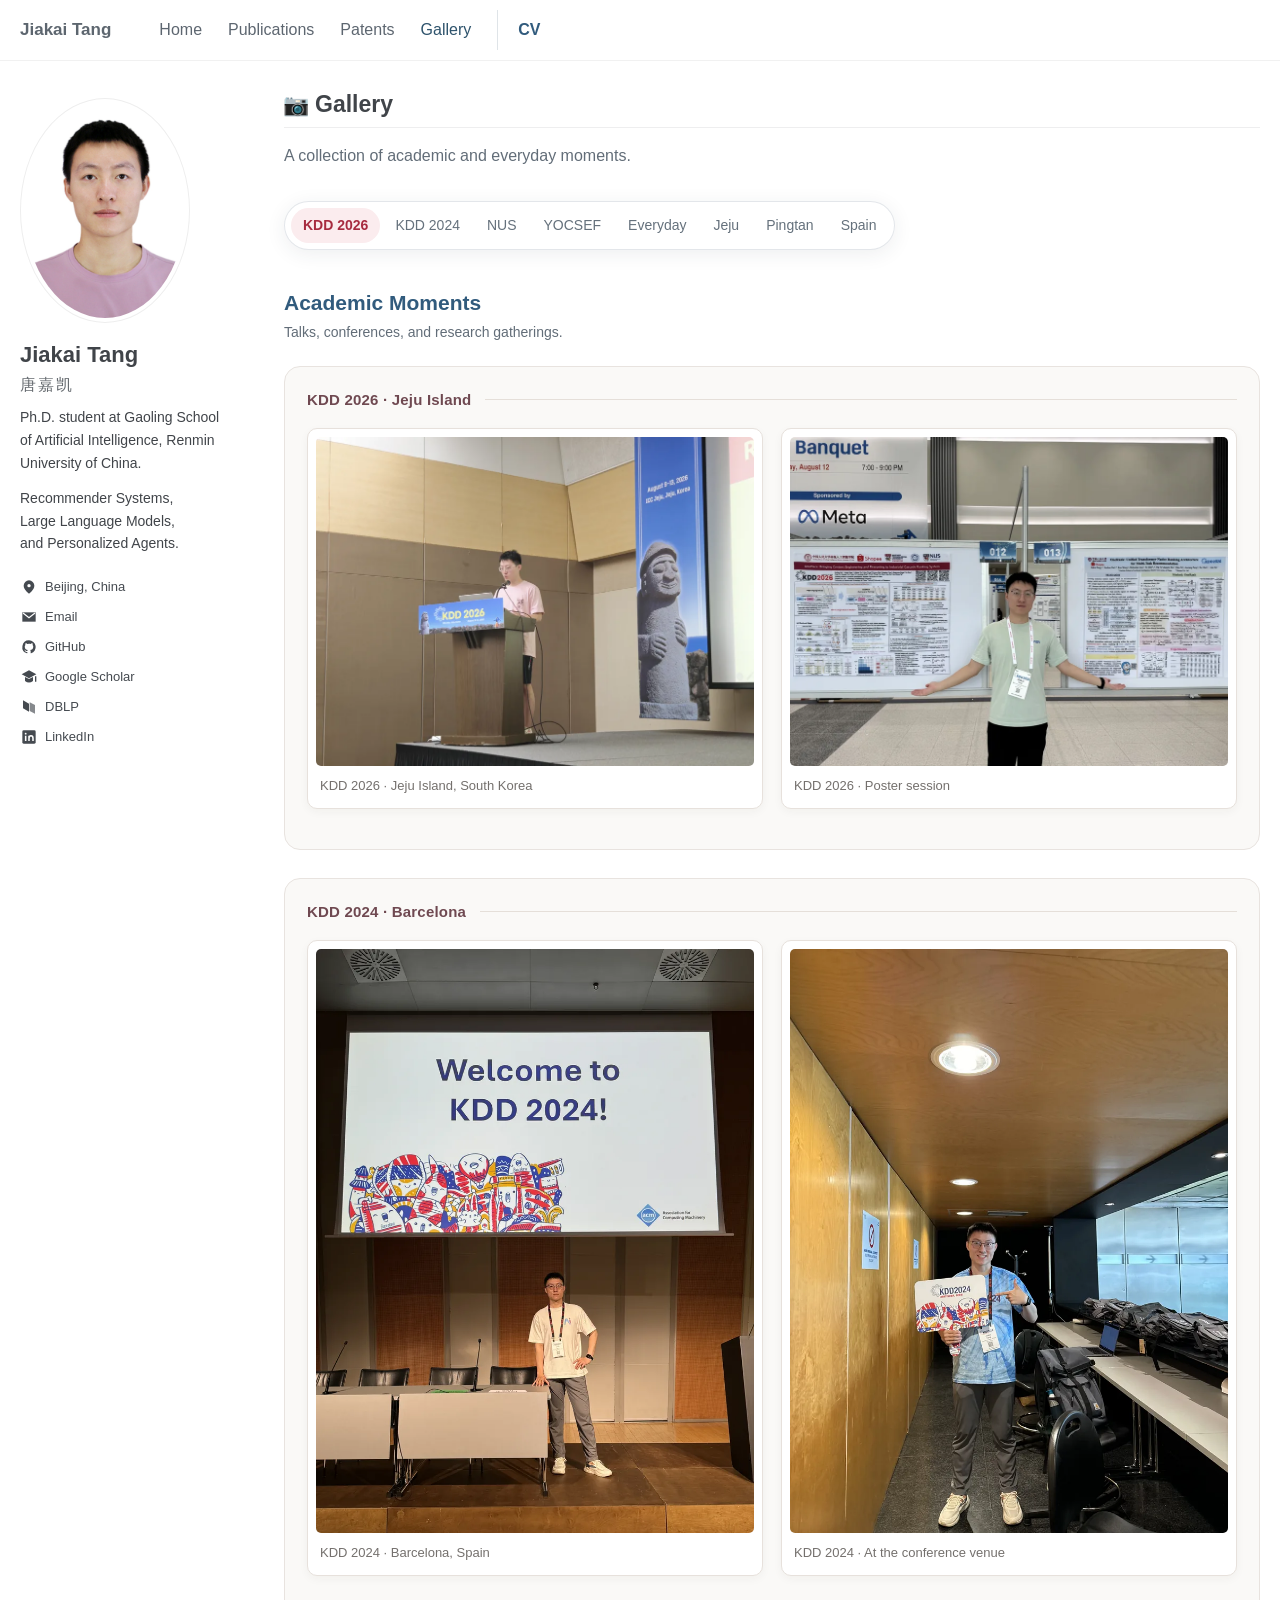
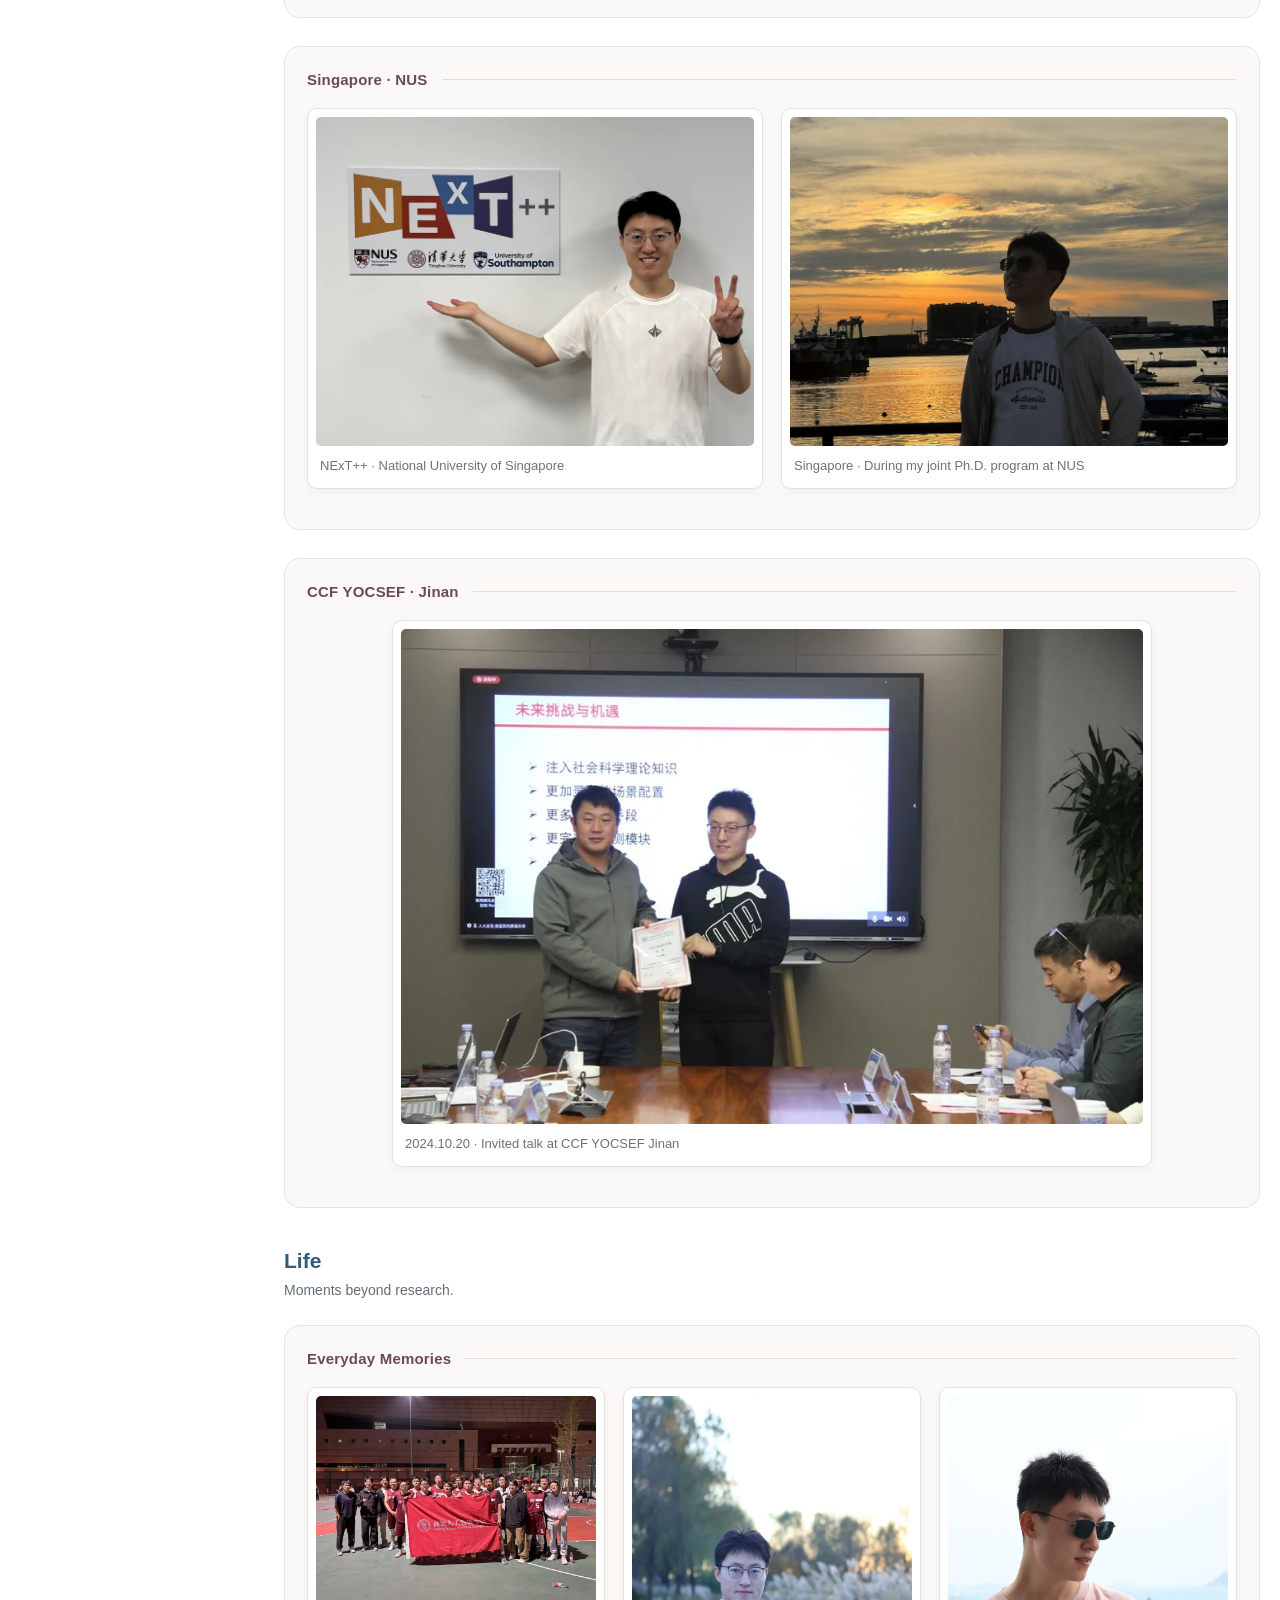
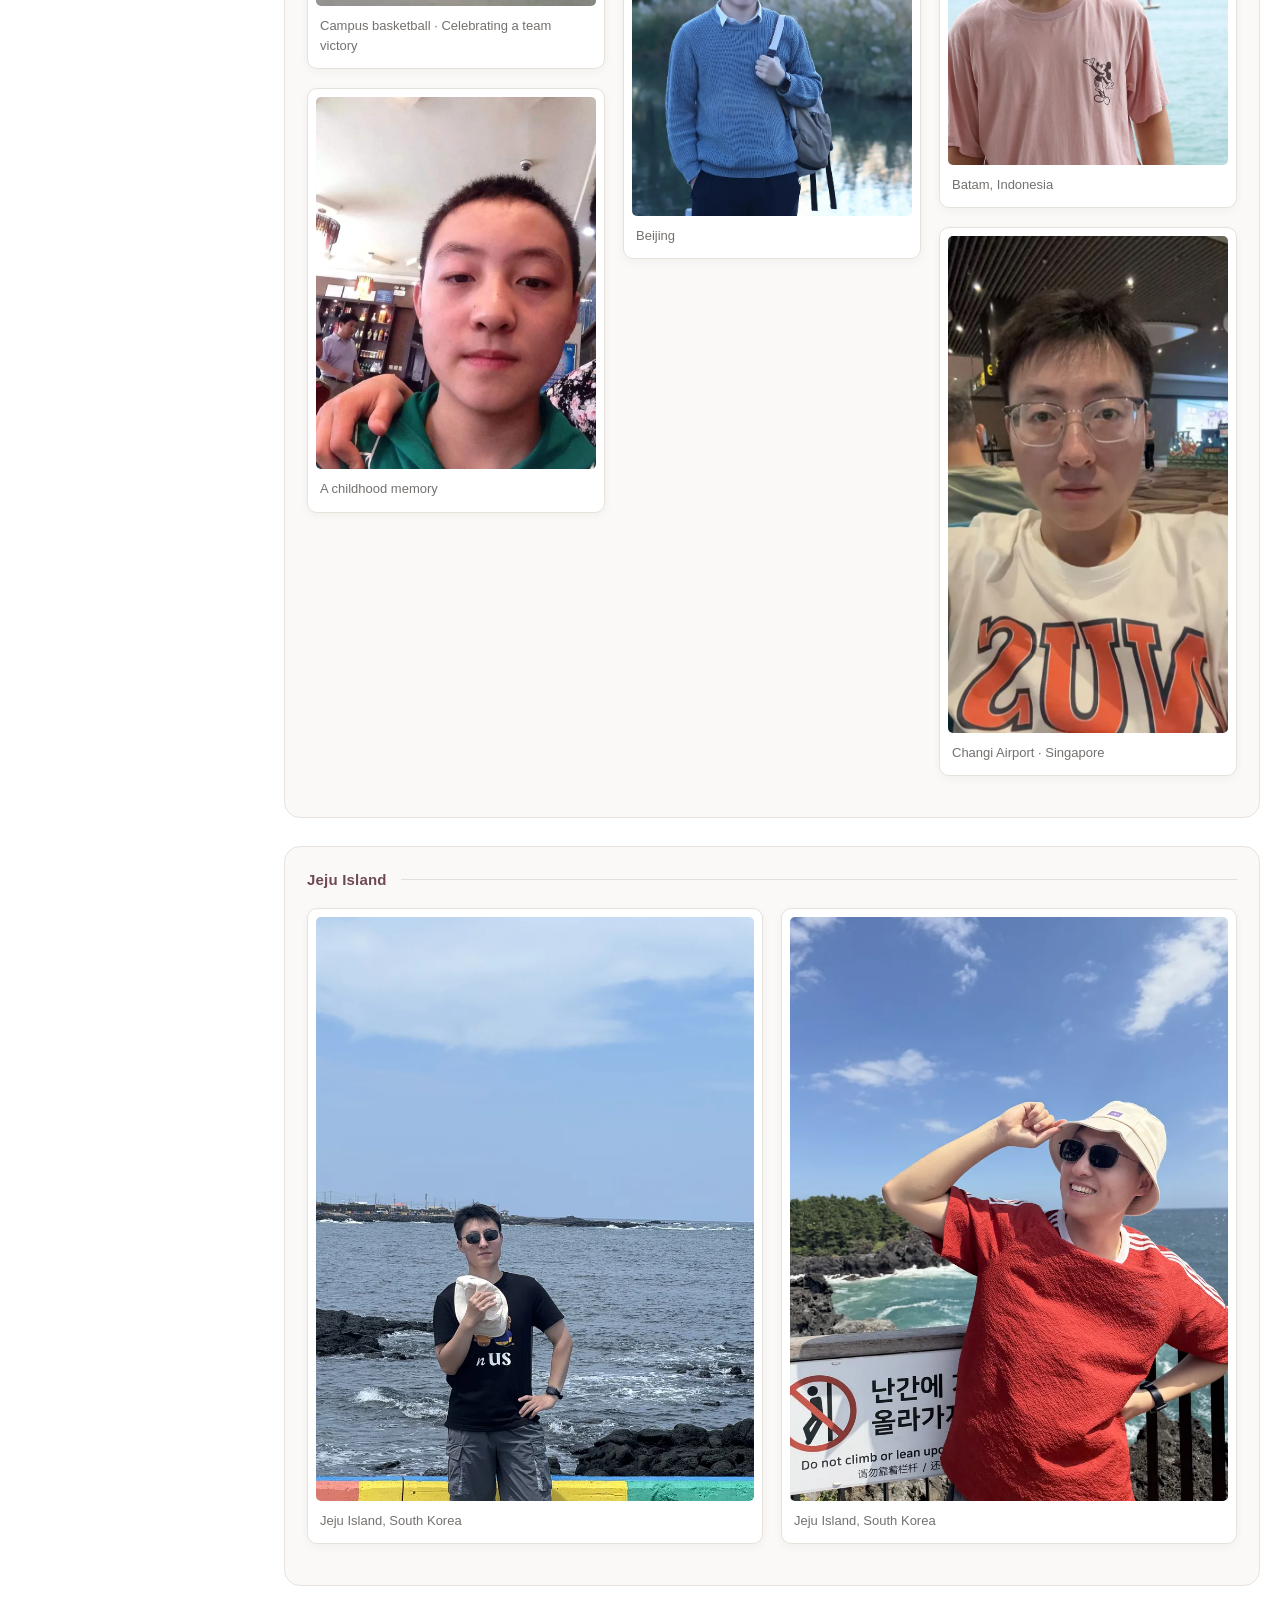
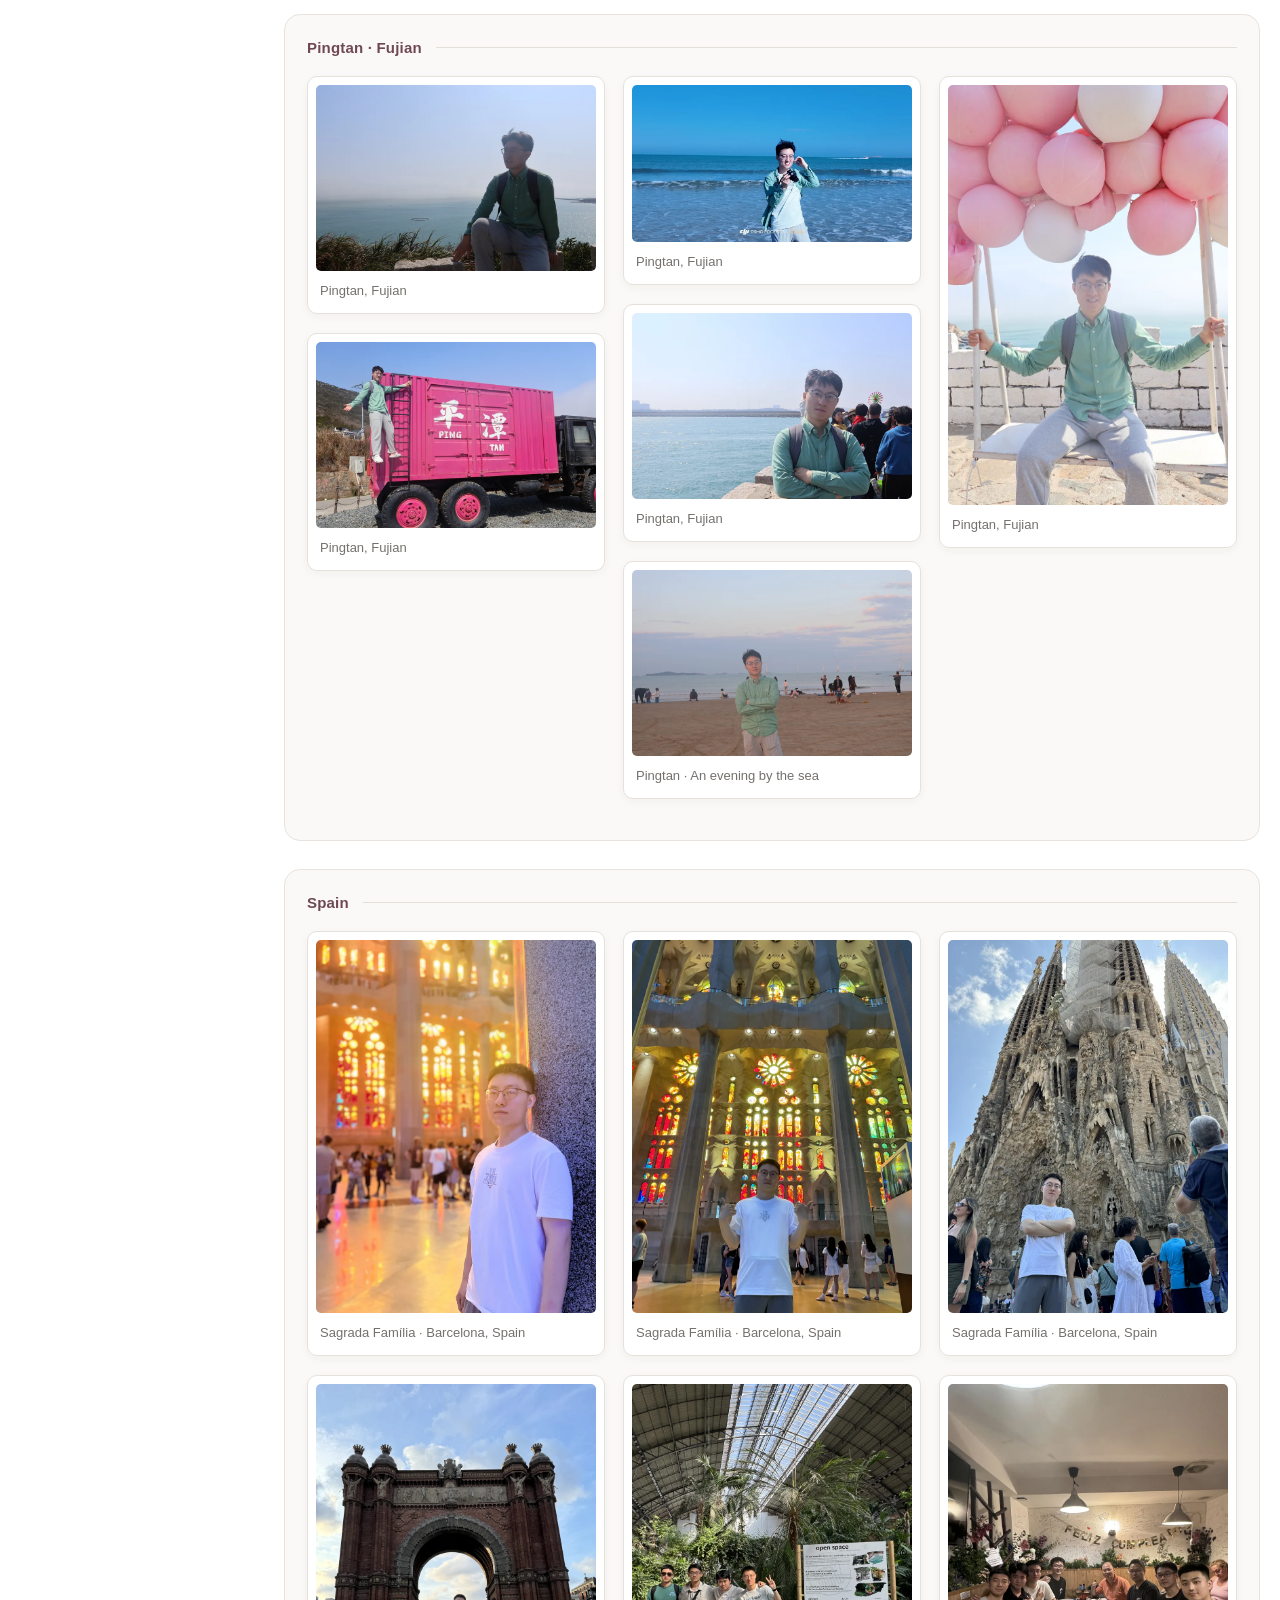
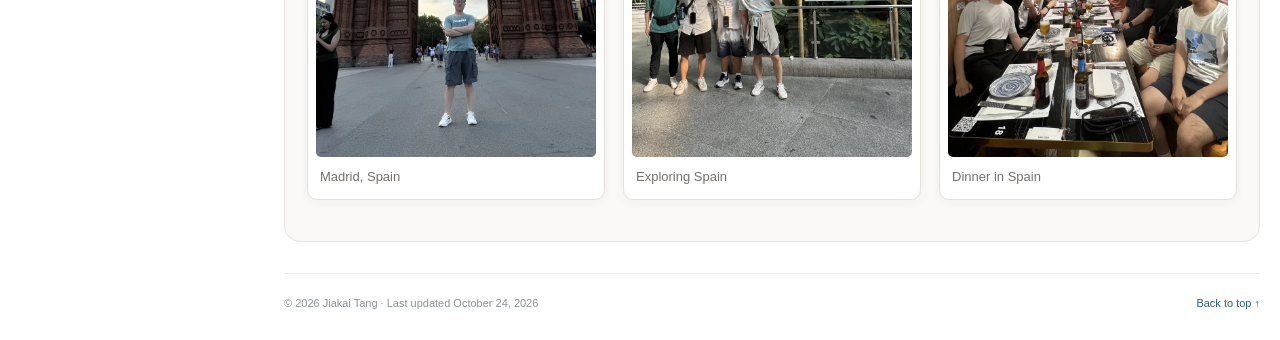
==== commit 814a9a5a: "Describe research focus as personalized agents" ====
--- a/gallery.html
+++ b/gallery.html
@@ -15,7 +15,7 @@
   <meta property="og:image" content="https://tangjiakai.github.io/assets/portrait.jpg">
   <link rel="icon" href="assets/favicon.svg?v=d891ac708d90" type="image/svg+xml">
   <link rel="stylesheet" href="assets/style.css?v=861c02ad30ab">
-  <script type="application/ld+json">{"@context": "https://schema.org", "@type": "Person", "name": "Jiakai Tang", "alternateName": "唐嘉凯", "url": "https://tangjiakai.github.io/", "image": "https://tangjiakai.github.io/assets/portrait.jpg", "affiliation": {"@type": "CollegeOrUniversity", "name": "Renmin University of China"}, "sameAs": ["https://github.com/TangJiakai", "https://scholar.google.com/citations?user=7kB-4sEAAAAJ", "https://dblp.org/pid/294/2295.html", "https://www.linkedin.com/in/%E5%98%89%E5%87%AF-%E5%94%90-744894299/"], "knowsAbout": ["Recommender Systems", "Large Language Models", "Intelligent Agents"]}</script>
+  <script type="application/ld+json">{"@context": "https://schema.org", "@type": "Person", "name": "Jiakai Tang", "alternateName": "唐嘉凯", "url": "https://tangjiakai.github.io/", "image": "https://tangjiakai.github.io/assets/portrait.jpg", "affiliation": {"@type": "CollegeOrUniversity", "name": "Renmin University of China"}, "sameAs": ["https://github.com/TangJiakai", "https://scholar.google.com/citations?user=7kB-4sEAAAAJ", "https://dblp.org/pid/294/2295.html", "https://www.linkedin.com/in/%E5%98%89%E5%87%AF-%E5%94%90-744894299/"], "knowsAbout": ["Recommender Systems", "Large Language Models", "Personalized Agents"]}</script>
   <script src="assets/site.js?v=a1313c873eb1" defer></script>
 </head>
 <body>
@@ -29,7 +29,7 @@
     <img class="portrait" src="assets/portrait.jpg" width="413" height="591" alt="Portrait of Jiakai Tang">
     <h1>Jiakai Tang <span lang="zh-CN">唐嘉凯</span></h1>
     <p class="affiliation">Ph.D. student at Gaoling School of Artificial Intelligence, Renmin University of China.</p>
-    <p class="profile-interests">Recommender Systems,<br>Large Language Models,<br>and Intelligent Agents.</p>
+    <p class="profile-interests">Recommender Systems,<br>Large Language Models,<br>and Personalized Agents.</p>
     <ul class="contact-links">
       <li><span class="contact-row"><svg class="contact-icon" viewBox="0 0 24 24" aria-hidden="true" focusable="false"><path d="M20 10c0 6-8 12-8 12S4 16 4 10a8 8 0 1 1 16 0Z"/><circle cx="12" cy="10" r="2.5" fill="white"/></svg><span>Beijing, China</span></span></li>
       <li><a class="contact-row" href="mailto:tangjiakai5704@gmail.com"><svg class="contact-icon" viewBox="0 0 24 24" aria-hidden="true" focusable="false"><path d="M2 5h20v14H2Z"/><path d="m3 6 9 7 9-7" fill="none" stroke="white" stroke-width="1.8"/></svg><span>Email</span></a></li>
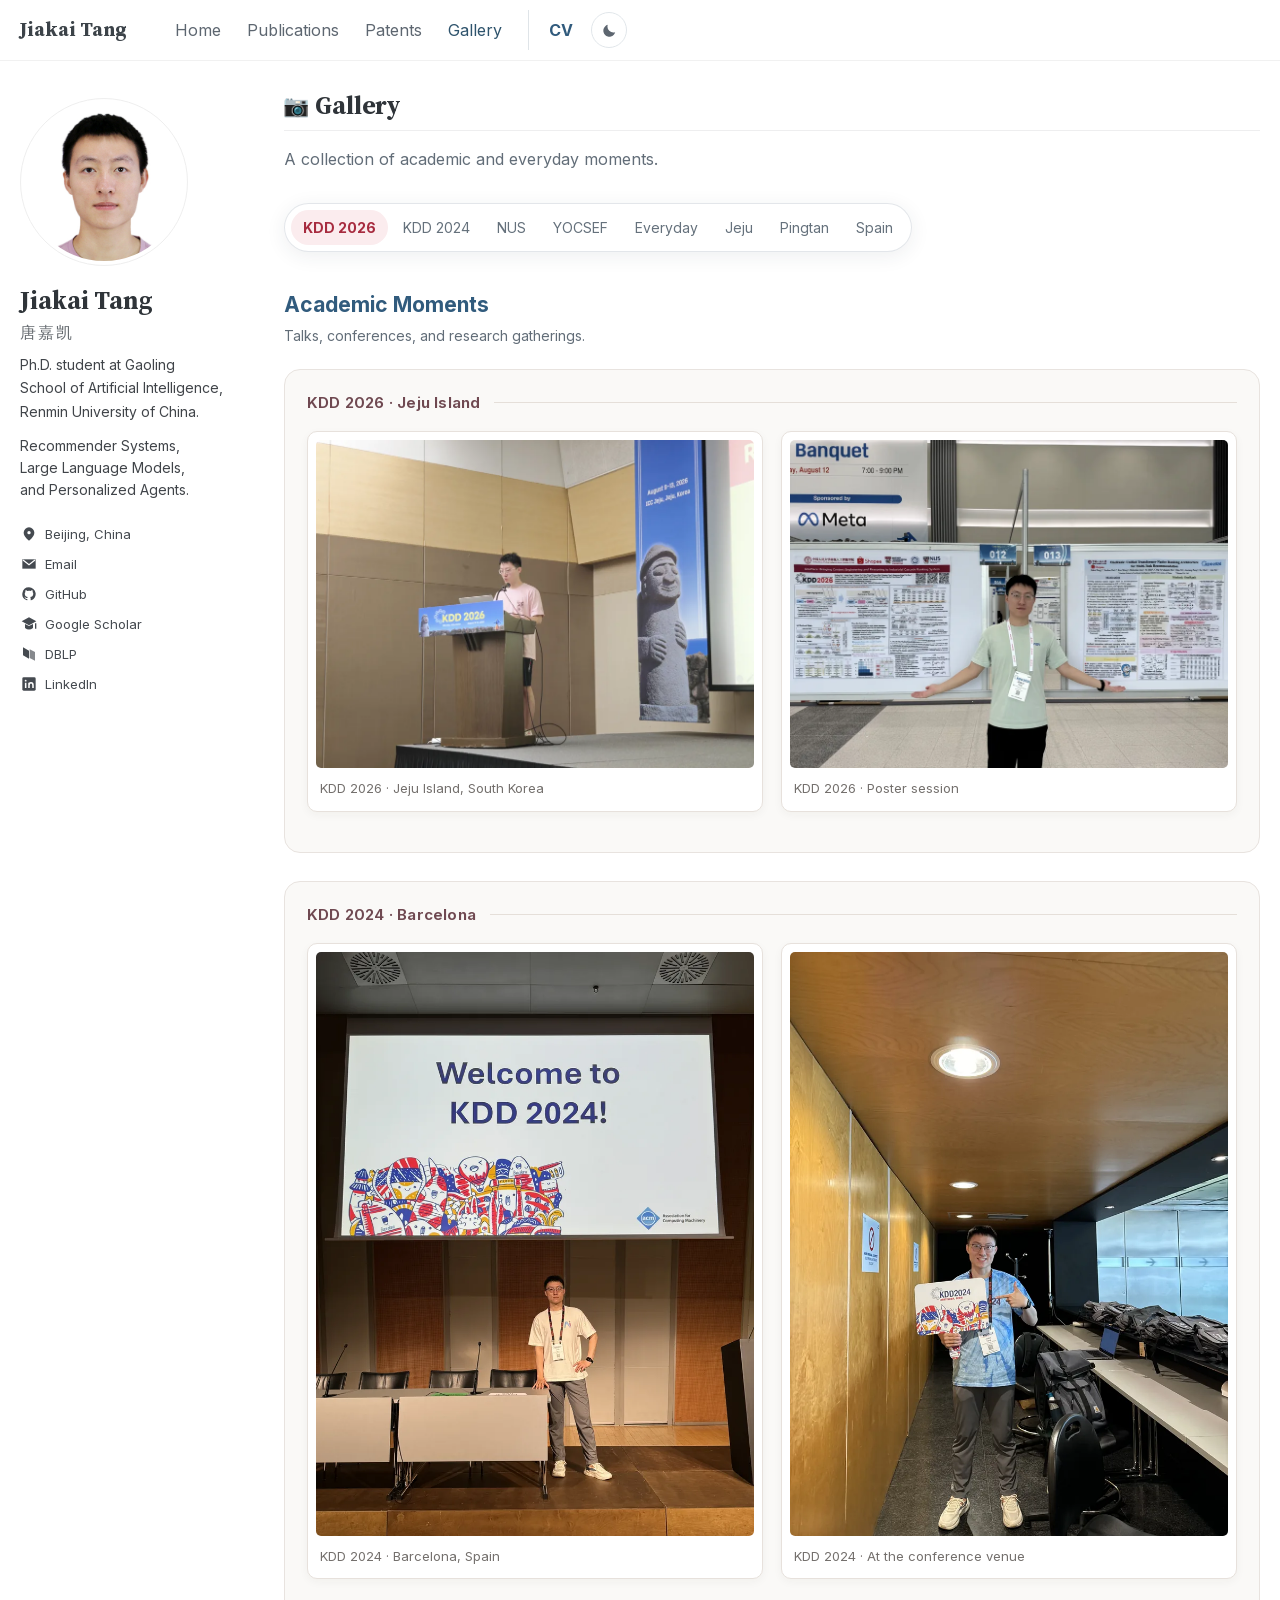
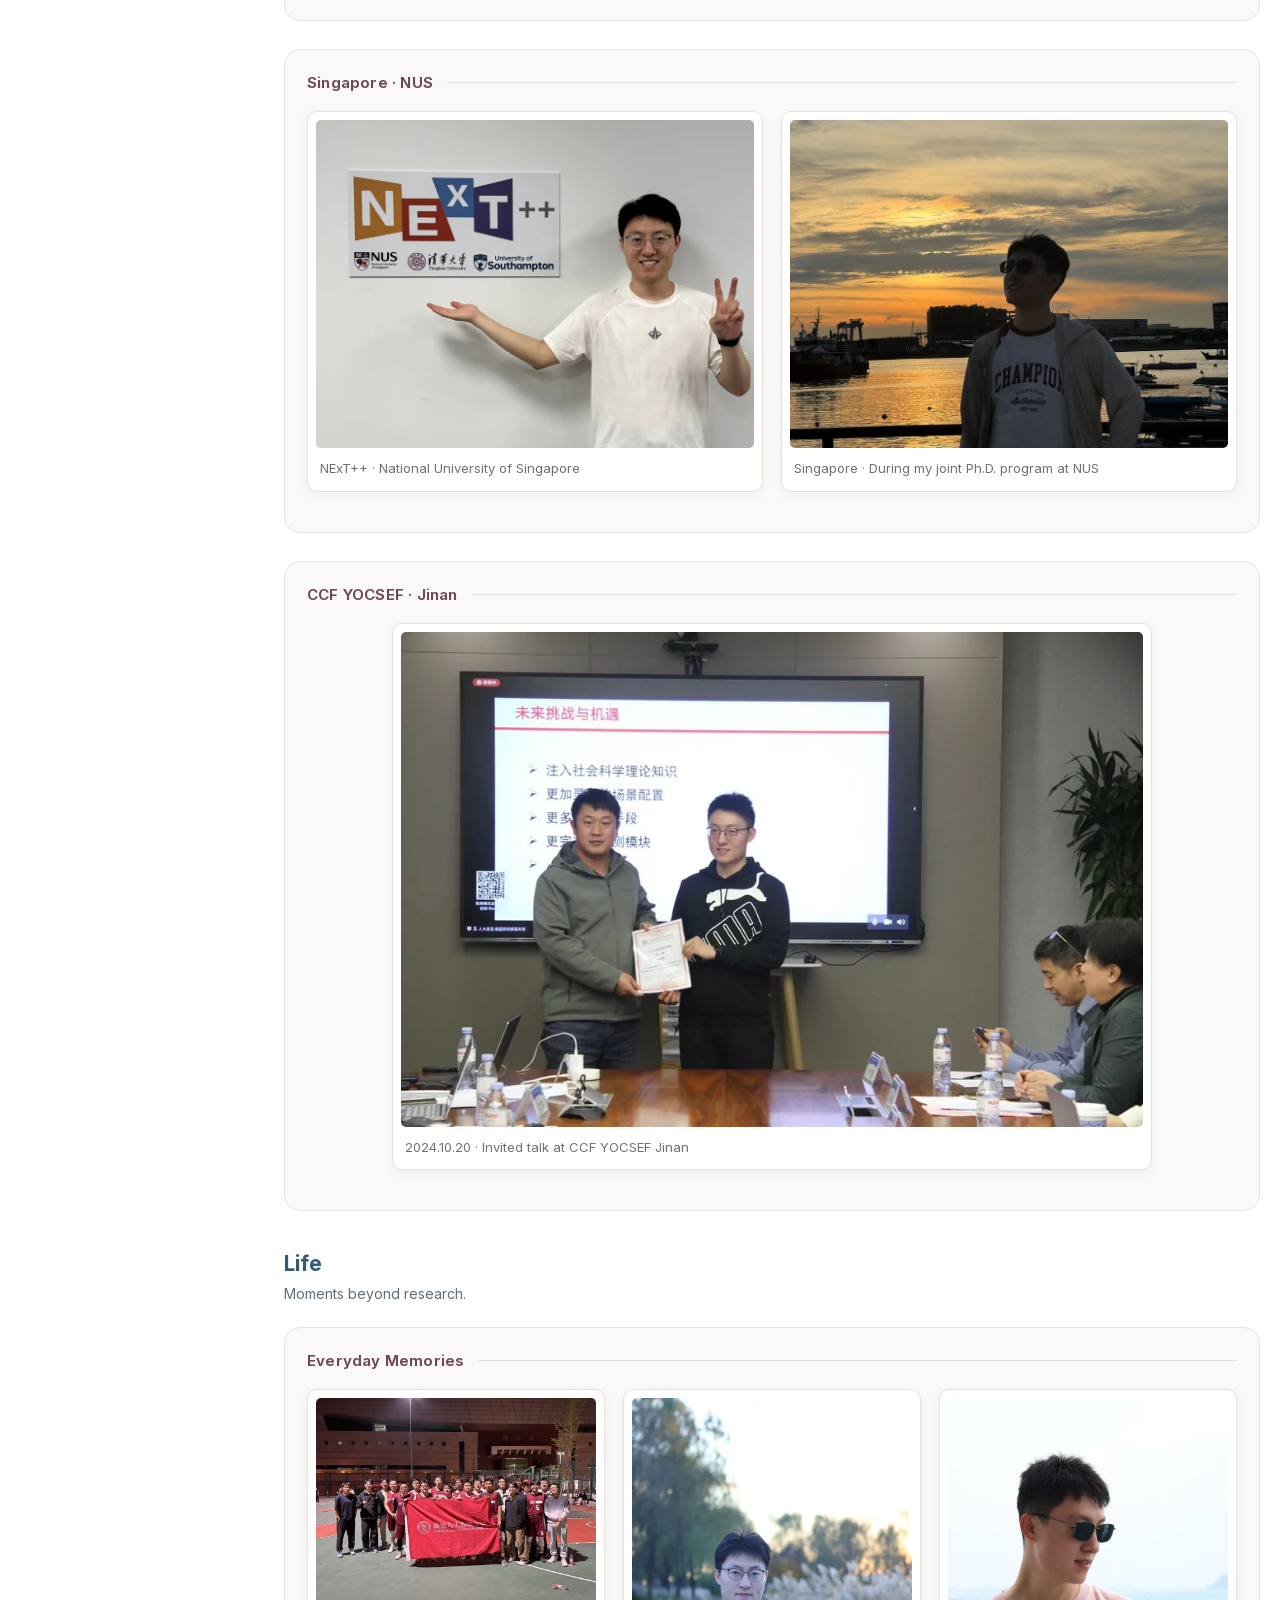
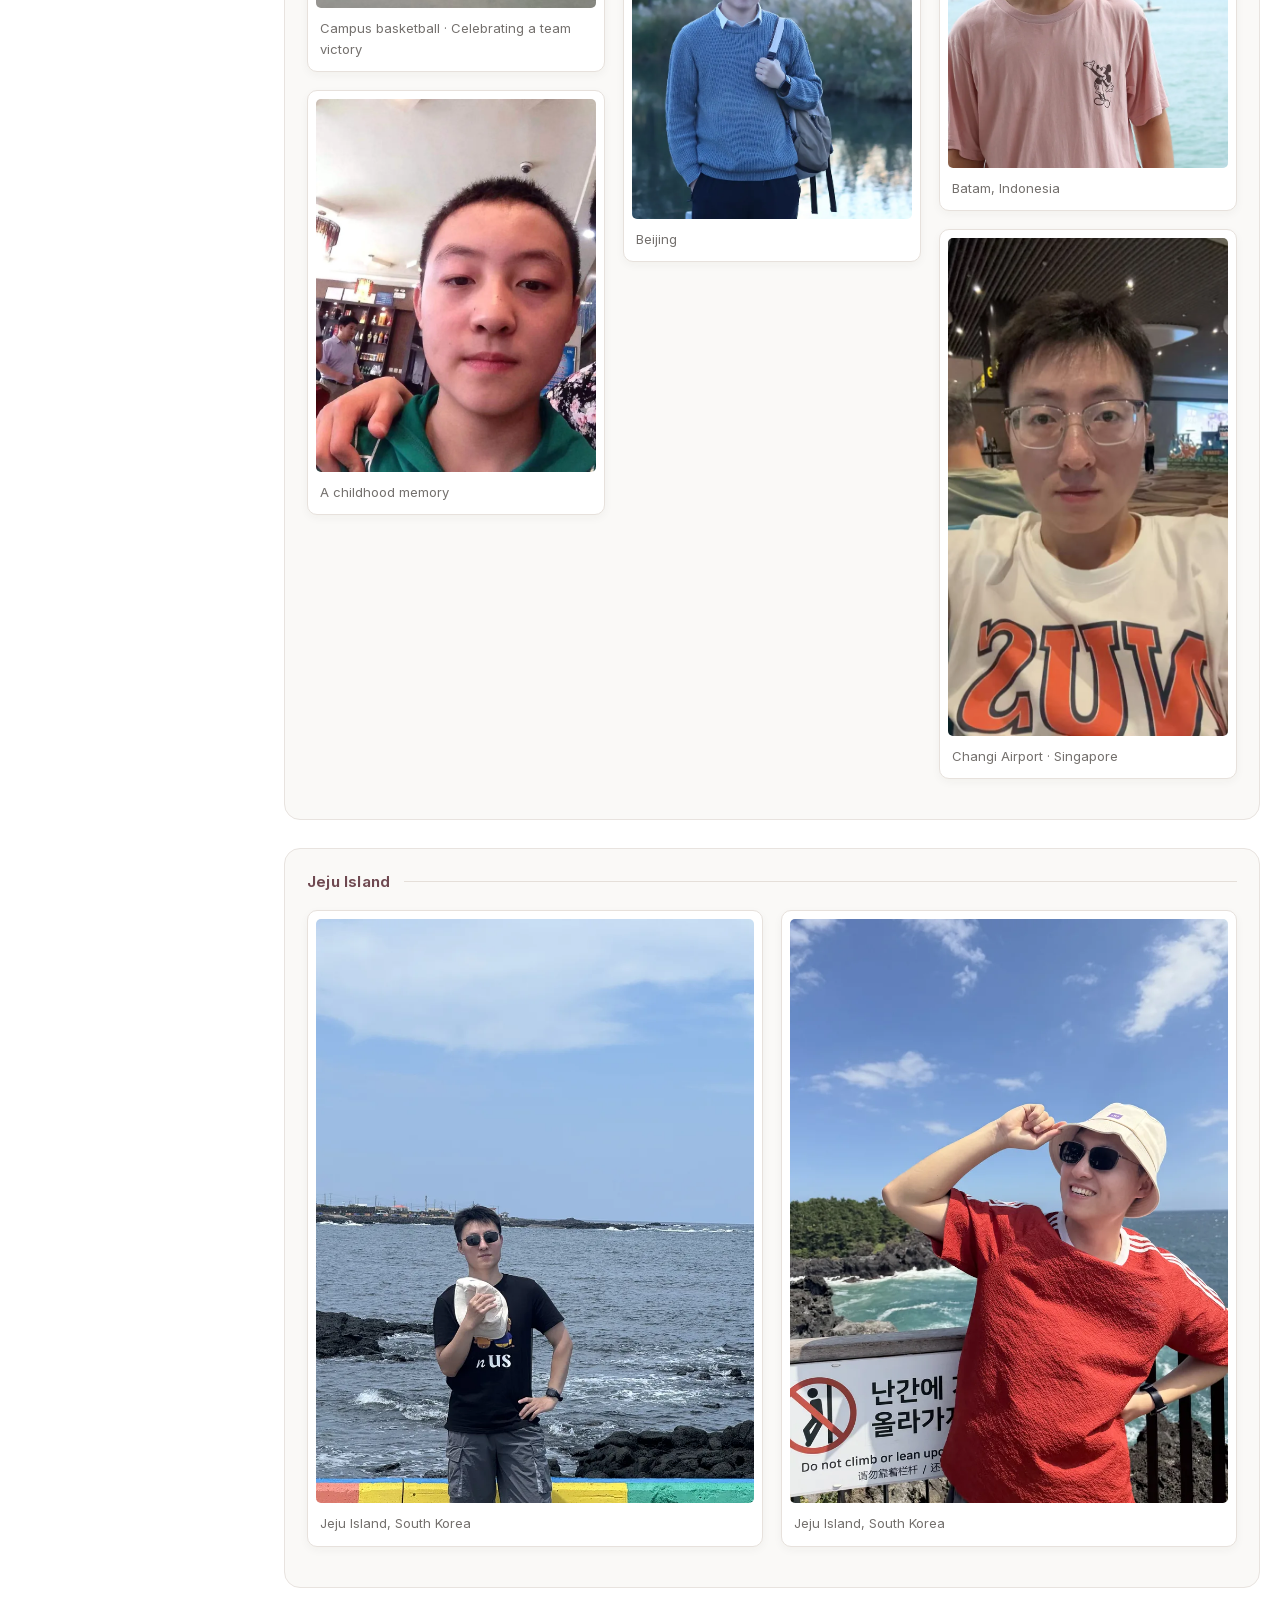
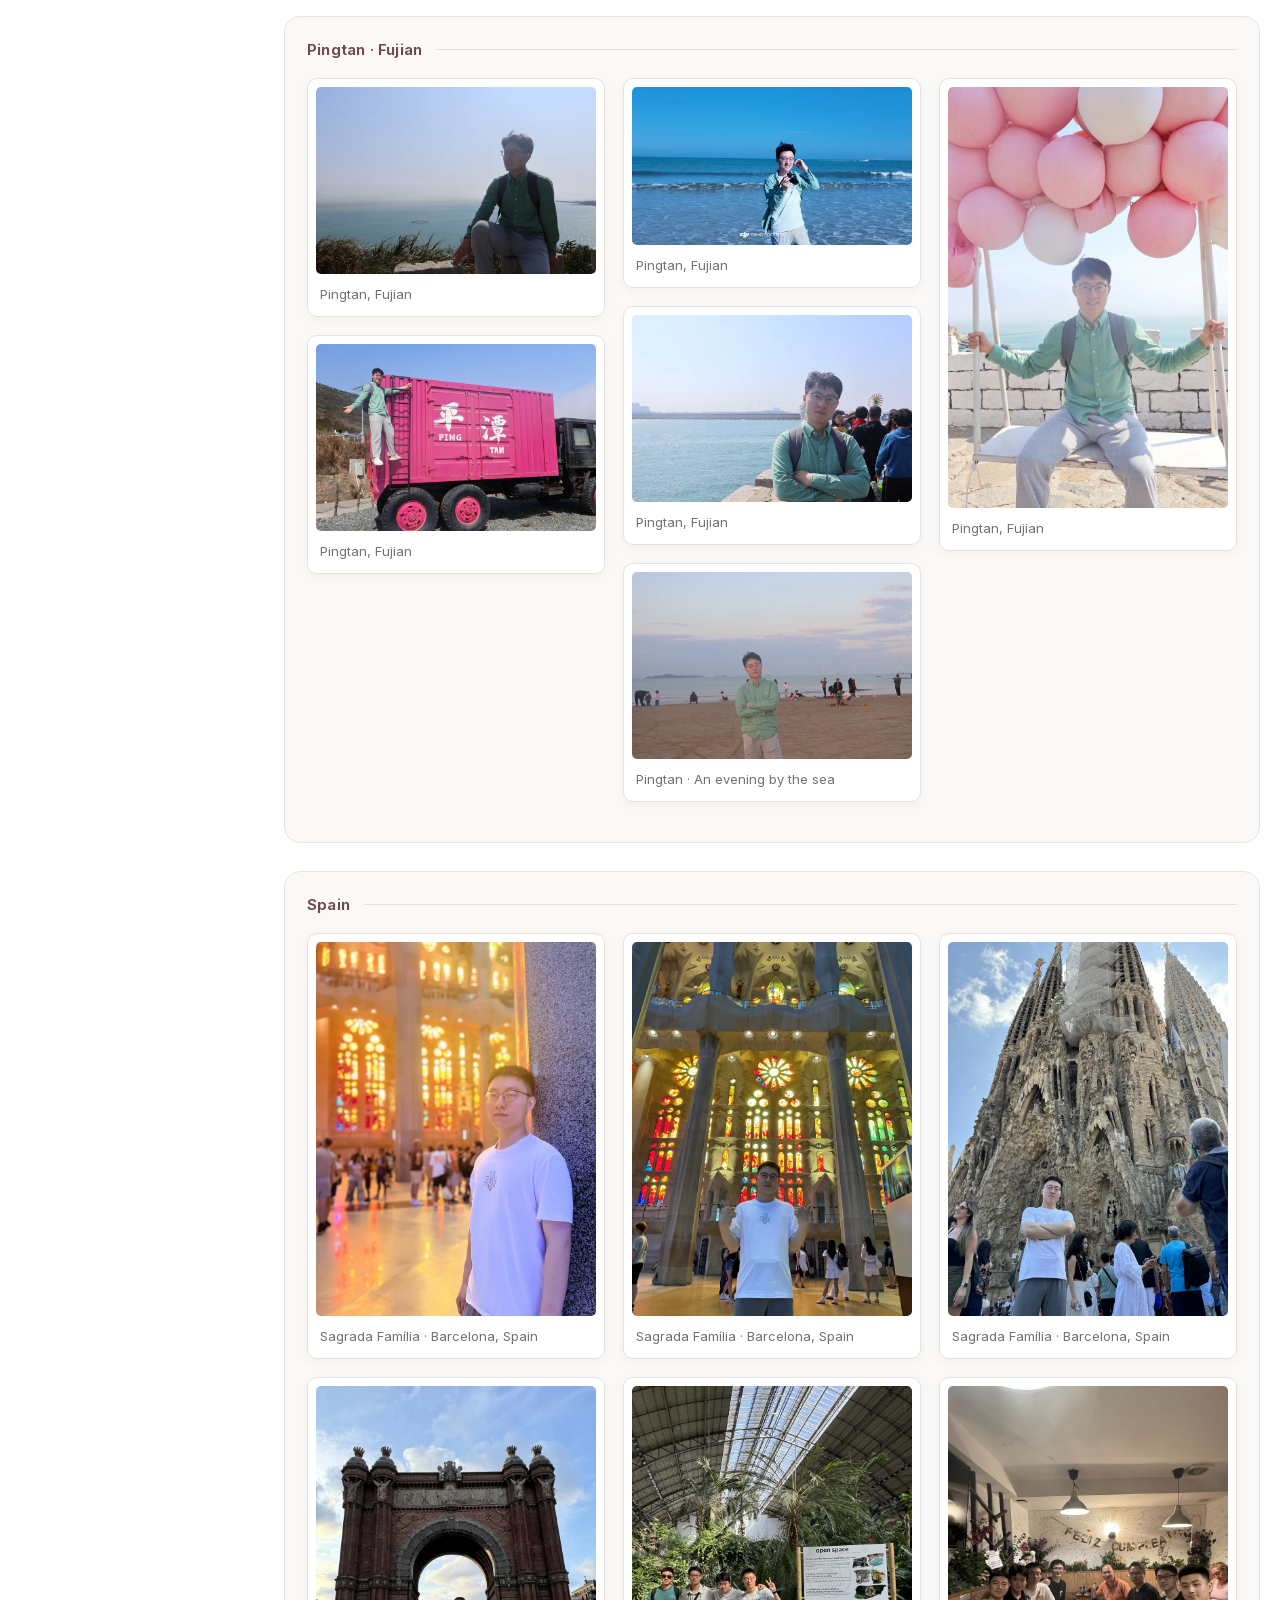
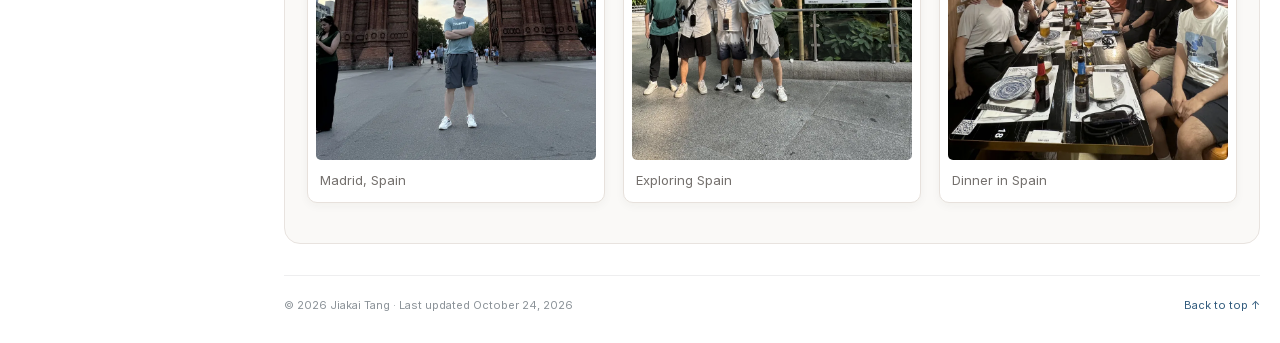
==== commit fd0413e7: "Redesign homepage with selected papers, search, and theme switch - Add a Selected Publications secti" ====
--- a/gallery.html
+++ b/gallery.html
@@ -6,6 +6,15 @@
   <title>Gallery · Jiakai Tang</title>
   <meta name="description" content="Academic and everyday moments from Jiakai Tang.">
   <meta name="theme-color" content="#ffffff">
+  <meta name="color-scheme" content="light">
+  <script>
+    // Light by default; apply a saved dark choice before the first paint.
+    (() => {
+      let theme;
+      try { theme = localStorage.getItem('theme'); } catch {}
+      document.documentElement.dataset.theme = theme === 'dark' ? 'dark' : 'light';
+    })();
+  </script>
   <meta name="google-site-verification" content="IjU5DXIl_b3xuy8beeihjfm2RMkB2Yd6SPrrIbL4gnI">
   <link rel="canonical" href="https://tangjiakai.github.io/gallery.html">
   <meta property="og:type" content="profile">
@@ -14,15 +23,16 @@
   <meta property="og:url" content="https://tangjiakai.github.io/gallery.html">
   <meta property="og:image" content="https://tangjiakai.github.io/assets/portrait.jpg">
   <link rel="icon" href="assets/favicon.svg?v=d891ac708d90" type="image/svg+xml">
-  <link rel="stylesheet" href="assets/style.css?v=861c02ad30ab">
+  <link rel="preload" href="assets/fonts/inter-latin.woff2" as="font" type="font/woff2" crossorigin>
+  <link rel="stylesheet" href="assets/style.css?v=0ca293540c30">
   <script type="application/ld+json">{"@context": "https://schema.org", "@type": "Person", "name": "Jiakai Tang", "alternateName": "唐嘉凯", "url": "https://tangjiakai.github.io/", "image": "https://tangjiakai.github.io/assets/portrait.jpg", "affiliation": {"@type": "CollegeOrUniversity", "name": "Renmin University of China"}, "sameAs": ["https://github.com/TangJiakai", "https://scholar.google.com/citations?user=7kB-4sEAAAAJ", "https://dblp.org/pid/294/2295.html", "https://www.linkedin.com/in/%E5%98%89%E5%87%AF-%E5%94%90-744894299/"], "knowsAbout": ["Recommender Systems", "Large Language Models", "Personalized Agents"]}</script>
-  <script src="assets/site.js?v=a1313c873eb1" defer></script>
+  <script src="assets/site.js?v=f47bb6f54a48" defer></script>
 </head>
 <body>
 <a class="skip-link" href="#main">Skip to content</a>
 <header class="masthead"><div class="nav-wrap">
   <a class="brand" href="index.html">Jiakai Tang</a>
-  <nav aria-label="Main navigation"><div class="nav-sections"><a href="index.html">Home</a><a href="publications.html">Publications</a><a href="patents.html">Patents</a><a href="gallery.html" class="active" aria-current="page">Gallery</a></div><a class="nav-cv" href="assets/Jiakai-Tang-CV.pdf" target="_blank" rel="noopener" title="View CV in a new tab">CV</a></nav>
+  <nav aria-label="Main navigation"><div class="nav-sections"><a href="index.html">Home</a><a href="publications.html">Publications</a><a href="patents.html">Patents</a><a href="gallery.html" class="active" aria-current="page">Gallery</a></div><a class="nav-cv" href="assets/Jiakai-Tang-CV.pdf" target="_blank" rel="noopener" title="View CV in a new tab">CV</a><button type="button" class="theme-toggle" aria-label="Switch to dark mode" title="Switch theme"><svg class="icon-moon" viewBox="0 0 24 24" aria-hidden="true" focusable="false"><path d="M20 14.5A8.5 8.5 0 0 1 9.5 4a8.5 8.5 0 1 0 10.5 10.5Z"/></svg><svg class="icon-sun" viewBox="0 0 24 24" aria-hidden="true" focusable="false"><circle cx="12" cy="12" r="4.2"/><path d="M12 2.5v2.2M12 19.3v2.2M2.5 12h2.2M19.3 12h2.2M5.3 5.3l1.6 1.6M17.1 17.1l1.6 1.6M5.3 18.7l1.6-1.6M17.1 6.9l1.6-1.6"/></svg></button></nav>
 </div></header>
 <div class="page-layout">
   <aside class="profile" aria-label="Profile">
--- a/assets/style.css
+++ b/assets/style.css
@@ -1,14 +1,16 @@
-:root { --ink:#404449; --muted:#626d78; --link:#315b7d; --line:#eeeeef; --red:#ae3444; --purple:#763ca4; --width:1280px; }
+:root { --sans:'Inter',-apple-system,BlinkMacSystemFont,'Segoe UI','PingFang SC','Hiragino Sans GB','Microsoft YaHei',sans-serif; --serif:'Source Serif 4','Songti SC','Noto Serif SC',Georgia,serif; --bg:#fff; --ink:#404449; --muted:#626d78; --link:#315b7d; --line:#eeeeef; --red:#ae3444; --purple:#763ca4; --width:1280px; }
 * { box-sizing:border-box; }
 html { scroll-padding-top:80px; }
-body { margin:0; color:var(--ink); background:white; font:16px/1.65 'Trebuchet MS',Helvetica,Arial,'PingFang SC','Microsoft YaHei',sans-serif; -webkit-font-smoothing:antialiased; }
+@font-face { font-family:'Inter'; font-style:normal; font-weight:400 700; font-display:swap; src:url(fonts/inter-latin.woff2) format('woff2'); unicode-range:U+0000-00FF,U+0131,U+0152-0153,U+02BB-02BC,U+02C6,U+02DA,U+02DC,U+2000-206F,U+20AC,U+2122,U+2191,U+2193,U+2212,U+2215,U+FEFF,U+FFFD; }
+@font-face { font-family:'Source Serif 4'; font-style:normal; font-weight:600 700; font-display:swap; src:url(fonts/source-serif-4-latin.woff2) format('woff2'); unicode-range:U+0000-00FF,U+0131,U+0152-0153,U+02BB-02BC,U+02C6,U+02DA,U+02DC,U+2000-206F,U+20AC,U+2122,U+2191,U+2193,U+2212,U+2215,U+FEFF,U+FFFD; }
+body { margin:0; color:var(--ink); background:var(--bg); font:16px/1.65 var(--sans); font-feature-settings:'cv11','ss01'; -webkit-font-smoothing:antialiased; }
 a { color:var(--link); text-decoration:none; text-underline-offset:3px; }
 a:hover { text-decoration:underline; }
 a:focus-visible { outline:3px solid #9ec4dc; outline-offset:4px; }
 p { margin:0 0 14px; }
 h1,h2,h3,h4 { margin:0; line-height:1.4; }
 strong { font-weight:700; }
-h2 { display:flex; align-items:center; gap:8px; font-size:23px; font-weight:700; padding-bottom:7px; margin-bottom:15px; border-bottom:1px solid var(--line); }
+h2 { display:flex; align-items:center; gap:8px; font-family:var(--serif); font-size:25px; font-weight:700; letter-spacing:-.005em; color:#2f3439; padding-bottom:7px; margin-bottom:15px; border-bottom:1px solid var(--line); }
 h2>span { flex:0 0 23px; width:23px; display:inline-flex; justify-content:center; font-size:21px; line-height:1; }
 h3 { font-size:16px; }
 section { margin:0 0 31px; scroll-margin-top:12px; }
@@ -20,9 +22,9 @@
 .sr-only { position:absolute; width:1px; height:1px; padding:0; margin:-1px; overflow:hidden; clip:rect(0,0,0,0); white-space:nowrap; border:0; }
 .skip-link { position:fixed; left:16px; top:-60px; z-index:20; padding:8px; background:white; }
 .skip-link:focus { top:8px; }
-.masthead { position:sticky; top:0; z-index:5; background:rgba(255,255,255,.98); border-bottom:1px solid #f1f1f1; }
+.masthead { position:sticky; top:0; z-index:5; background:rgba(255,255,255,.86); backdrop-filter:saturate(1.6) blur(14px); -webkit-backdrop-filter:saturate(1.6) blur(14px); border-bottom:1px solid #f1f1f1; }
 .nav-wrap { max-width:var(--width); margin:auto; min-height:60px; padding:0 20px; display:flex; gap:48px; align-items:center; }
-.brand { color:#5d666f; font-size:17px; font-weight:700; white-space:nowrap; }
+.brand { color:#3c4349; font-family:var(--serif); font-size:19px; font-weight:700; white-space:nowrap; }
 nav { display:flex; align-items:center; gap:26px; min-width:0; }
 .nav-sections { display:flex; align-items:center; gap:26px; min-width:0; }
 nav a { color:#5d6670; font-size:16px; white-space:nowrap; }
@@ -73,8 +75,8 @@
 @media(prefers-reduced-motion:no-preference) { html:has(.floating-nav) { scroll-behavior:smooth; } }
 .page-layout { display:grid; grid-template-columns:218px minmax(0,1fr); gap:46px; max-width:var(--width); margin:0 auto; padding:27px 20px 0; }
 .profile { position:sticky; top:83px; align-self:start; padding-top:10px; }
-.portrait { width:170px; height:225px; object-fit:cover; object-position:center 15%; border-radius:50%; border:1px solid #eee; padding:4px; background:white; display:block; margin:0 0 17px; }
-.profile h1 { font-size:22px; font-weight:700; margin-bottom:10px; }
+.portrait { width:168px; height:168px; object-fit:cover; object-position:center 12%; border-radius:50%; border:1px solid #eee; padding:4px; background:white; display:block; margin:0 0 17px; }
+.profile h1 { font-family:var(--serif); font-size:25px; font-weight:700; color:#2f3439; margin-bottom:10px; }
 .profile h1 span { display:block; font-size:16px; font-weight:400; letter-spacing:2px; color:#666b70; margin-top:3px; }
 .affiliation { font-size:14px; line-height:1.65; margin:0 0 12px; max-width:203px; }
 .profile-interests { font-size:14px; line-height:1.6; margin-bottom:22px; }
@@ -176,6 +178,7 @@
 .company-logo--taotian img { width:44px; height:44px; }
 .company-logo--tongyi img { width:44px; height:44px; }
 .company-logo--wechat img { width:48px; height:44px; }
+.company-logo--noah img { width:48px; height:48px; }
 .company-logo--kuaishou img { width:48px; height:48px; }
 .position { color:#5c6874; font-size:15px!important; }
 .service-group { margin-top:23px; }
@@ -215,7 +218,7 @@
   .gallery-photo figcaption { font-size:12px; padding:8px 2px; }
   .page-layout { display:block; padding:24px 20px 0; }
   .profile { position:static; display:grid; grid-template-columns:96px minmax(0,1fr); column-gap:20px; padding:0 0 21px; margin-bottom:23px; border-bottom:1px solid var(--line); }
-  .portrait { width:96px; height:126px; grid-column:1; grid-row:1/4; margin:0; padding:3px; }
+  .portrait { width:96px; height:96px; grid-column:1; grid-row:1/4; margin:0; padding:3px; }
   .profile h1 { grid-column:2; font-size:22px; margin-bottom:7px; }
   .profile h1 span { font-size:14px; margin-top:3px; }
   .affiliation { grid-column:2; font-size:12px; max-width:none; margin:0; }
@@ -256,7 +259,8 @@
   .company-logo { width:70px; height:48px; }
   .company-logo img { max-width:70px; }
   .company-logo--taotian img,.company-logo--tongyi img { width:36px; height:36px; }
-  .company-logo--kuaishou img { width:40px; height:40px; }
+  .company-logo--noah img { width:48px; height:48px; }
+.company-logo--kuaishou img { width:40px; height:40px; }
   .company-logo--wechat img { width:40px; height:36px; }
   .honor-cn { display:block; margin:3px 0 0; }
   footer { font-size:10px; }
@@ -290,3 +294,166 @@
   .company-logo { width:48px; }
   .company-logo img { max-width:48px; }
 }
+
+/* Research highlights under the biography. */
+.stat-strip { list-style:none; display:grid; grid-template-columns:repeat(4,minmax(0,1fr)); gap:12px; padding:0; margin:22px 0 10px; }
+.stat-strip a { display:flex; flex-direction:column; gap:2px; height:100%; padding:14px 16px 13px; border:1px solid #e3e9ee; border-radius:12px; background:linear-gradient(180deg,#fbfcfd,#f3f6f9); color:var(--ink); transition:transform .2s,box-shadow .2s,border-color .2s; }
+.stat-strip a:hover { text-decoration:none; border-color:#c9d7e3; transform:translateY(-2px); box-shadow:0 8px 20px rgba(35,60,85,.08); }
+.stat-strip strong { font-family:var(--serif); font-size:30px; line-height:1.15; color:#24435c; font-variant-numeric:tabular-nums lining-nums; }
+.stat-strip span { font-size:13px; color:var(--muted); }
+.stat-note { display:flex; align-items:center; gap:6px; margin:0; font-size:12px; color:var(--muted); }
+.stat-note .contact-icon { width:13px; height:13px; }
+
+/* Selected publication cards. */
+.paper-cards { list-style:none; display:grid; grid-template-columns:repeat(2,minmax(0,1fr)); gap:18px; padding:0; margin:6px 0 0; }
+.paper-card { display:flex; flex-direction:column; min-width:0; overflow:hidden; border:1px solid #e3e8ed; border-radius:14px; background:#fff; transition:transform .2s,box-shadow .2s,border-color .2s; }
+.paper-card:hover { transform:translateY(-3px); border-color:#cfdae4; box-shadow:0 12px 28px rgba(30,50,70,.09); }
+.paper-cover { position:relative; display:flex; flex-direction:column; justify-content:flex-end; aspect-ratio:16/5.2; padding:16px 20px; overflow:hidden; color:#fff; background:var(--cover,#2d4f6c); }
+.paper-cover::before { content:""; position:absolute; inset:0; background:radial-gradient(circle at 88% 12%,rgba(255,255,255,.22),transparent 42%),radial-gradient(circle at 8% 120%,rgba(255,255,255,.14),transparent 50%); }
+.paper-cover::after { content:""; position:absolute; right:-30px; top:-30px; width:150px; height:150px; border:1px solid rgba(255,255,255,.2); border-radius:50%; box-shadow:0 0 0 22px rgba(255,255,255,.05),0 0 0 46px rgba(255,255,255,.04); }
+.paper-cover:hover { text-decoration:none; }
+.paper-cover img { position:absolute; inset:0; width:100%; height:100%; object-fit:cover; background:#fff; }
+.cover-name { position:relative; font-family:var(--serif); font-size:30px; font-weight:700; line-height:1.1; letter-spacing:-.01em; }
+.cover-venue { position:relative; margin-top:4px; font-size:12px; font-weight:600; letter-spacing:.08em; text-transform:uppercase; opacity:.82; }
+.cover-1 { --cover:linear-gradient(135deg,#8e2a40,#c2563e); }
+.cover-2 { --cover:linear-gradient(135deg,#2d4f6c,#4f7fa6); }
+.cover-3 { --cover:linear-gradient(135deg,#4b2f73,#7d5aa8); }
+.cover-4 { --cover:linear-gradient(135deg,#1f5b5a,#3f8f84); }
+.cover-5 { --cover:linear-gradient(135deg,#34495e,#5d7b93); }
+.cover-6 { --cover:linear-gradient(135deg,#6b3a28,#a8693f); }
+.cover-7 { --cover:linear-gradient(135deg,#2c3e70,#5468a8); }
+.cover-8 { --cover:linear-gradient(135deg,#3d5a3a,#6d8f58); }
+.paper-card-body { display:flex; flex-direction:column; flex:1; padding:15px 18px 14px; }
+.paper-tags:empty { display:none; }
+.paper-tags { display:flex; flex-wrap:wrap; gap:5px 6px; margin:0 0 9px; }
+.paper-card h3 { font-size:15.5px; line-height:1.45; margin:0 0 7px; }
+.paper-card h3 a { color:#2f4a60; }
+.paper-summary { font-size:14px; line-height:1.6; color:#5b6670; margin:0 0 12px; }
+.paper-card-foot { display:flex; align-items:center; justify-content:space-between; gap:10px; margin:auto 0 0; padding-top:10px; border-top:1px solid var(--line); font-size:12.5px; color:var(--muted); }
+.paper-actions { display:flex; gap:14px; font-weight:600; }
+.section-more { margin:16px 0 0; font-size:14px; font-weight:600; }
+.honor-more { margin-top:8px; }
+.honor-more summary { width:fit-content; color:var(--link); cursor:pointer; font-size:14px; }
+.honor-more summary:hover { text-decoration:underline; }
+
+/* Publication search and filters. */
+.pub-tools { position:relative; margin:4px 0 20px; }
+.pub-search { display:flex; align-items:center; gap:10px; padding:0 14px; border:1px solid #dbe3ea; border-radius:12px; background:#fff; transition:border-color .15s,box-shadow .15s; }
+.pub-search:focus-within { border-color:#8fb1cc; box-shadow:0 0 0 4px rgba(80,130,175,.14); }
+.pub-search .contact-icon { width:18px; height:18px; color:#7a8794; flex-shrink:0; }
+.pub-search input { flex:1; min-width:0; height:46px; border:0; outline:0; background:transparent; color:var(--ink); font:inherit; font-size:15px; }
+.pub-search input::-webkit-search-cancel-button { cursor:pointer; }
+.pub-search kbd { padding:1px 7px; border:1px solid #dde3e8; border-bottom-width:2px; border-radius:6px; color:#7a8794; font:12px/1.6 var(--sans); }
+.pub-filters { display:flex; flex-wrap:wrap; gap:7px; margin-top:12px; }
+.pub-filters button { padding:5px 13px; border:1px solid #dde4ea; border-radius:999px; background:#fff; color:#55626e; font:600 13px/1.5 var(--sans); cursor:pointer; transition:background .15s,color .15s,border-color .15s; }
+.pub-filters button:hover { border-color:#b8c9d7; color:var(--link); }
+.pub-filters button[aria-pressed="true"] { background:#2d4f6c; border-color:#2d4f6c; color:#fff; }
+.pub-filters button:focus-visible,.bibtex-button:focus-visible { outline:3px solid #9ec4dc; outline-offset:2px; }
+.pub-count { margin:10px 0 0; font-size:13px; color:var(--muted); }
+.pub-empty { padding:28px; border:1px dashed #d8e0e7; border-radius:12px; color:var(--muted); text-align:center; }
+.publication[hidden],.publication-year[hidden] { display:none; }
+.publication mark { padding:0 1px; border-radius:3px; background:#fff0b8; color:inherit; }
+.bibtex-button { display:inline-flex; align-items:center; gap:4px; padding:1px 8px; border:1px solid #e2e5e8; border-radius:5px; background:#f7f8fa; color:#555e67; font:600 11px/1.7 var(--sans); cursor:pointer; }
+.bibtex-button .contact-icon { width:12px; height:12px; }
+.bibtex-button:hover { background:#eaf1f8; border-color:#c6d6e4; color:var(--link); }
+.bibtex-button.copied { background:#e6f4ee; border-color:#bfe0cf; color:#28705c; }
+
+/* Sections ease in as they scroll into view; only when JavaScript and motion are available. */
+@media(prefers-reduced-motion:no-preference) {
+  .reveal { opacity:0; transform:translateY(14px); transition:opacity .6s ease,transform .6s ease; }
+  .reveal.is-visible { opacity:1; transform:none; }
+}
+@media(prefers-reduced-motion:reduce) { .stat-strip a,.paper-card { transition:none; } .stat-strip a:hover,.paper-card:hover { transform:none; } }
+
+@media(max-width:800px) {
+  .stat-strip { grid-template-columns:repeat(2,minmax(0,1fr)); gap:10px; }
+  .stat-strip a { padding:12px 14px; }
+  .stat-strip strong { font-size:25px; }
+  .paper-cards { grid-template-columns:minmax(0,1fr); gap:14px; }
+  .cover-name { font-size:26px; }
+  .pub-search kbd { display:none; }
+  .profile h1 { font-size:23px; }
+}
+
+/* Light and dark theme switch in the header. */
+.theme-toggle { flex-shrink:0; display:inline-grid; place-items:center; width:36px; height:36px; margin-left:-8px; padding:0; border:1px solid #e1e6ea; border-radius:50%; background:transparent; color:#5d6670; cursor:pointer; transition:background .15s,color .15s,border-color .15s; }
+.theme-toggle:hover { background:#f2f5f7; color:#2e536c; }
+.theme-toggle:focus-visible { outline:3px solid #9ec4dc; outline-offset:2px; }
+.theme-toggle svg { width:17px; height:17px; }
+.icon-moon { fill:currentColor; }
+.icon-sun { display:none; fill:none; stroke:currentColor; stroke-width:1.9; stroke-linecap:round; }
+.icon-sun circle { fill:currentColor; stroke:none; }
+html[data-theme="dark"] .icon-moon { display:none; }
+html[data-theme="dark"] .icon-sun { display:block; }
+html[data-theme="dark"] .theme-toggle { border-color:#343b43; color:#c9d2da; }
+html[data-theme="dark"] .theme-toggle:hover { background:#232930; color:#f2d48a; }
+@media(max-width:800px) { .theme-toggle { width:32px; height:32px; margin-left:0; } }
+
+/* Dark theme: only when chosen with the header toggle; the site is light by default. */
+html[data-theme="dark"] { color-scheme:dark; --bg:#16191d; --ink:#d3d8dd; --muted:#98a3ae; --link:#8cbbe0; --line:#2a3037; --red:#f0828f; --purple:#c7a3ec; }
+html[data-theme="dark"] .contact-icon [fill="white"] { fill:var(--bg); }
+html[data-theme="dark"] .contact-icon [stroke="white"] { stroke:var(--bg); }
+html[data-theme="dark"] h2,html[data-theme="dark"] .profile h1,html[data-theme="dark"] .brand { color:#eef1f4; }
+html[data-theme="dark"] .profile h1 span,html[data-theme="dark"] .contact-row,html[data-theme="dark"] nav a,html[data-theme="dark"] .dated-list .date,html[data-theme="dark"] .honor-cn,html[data-theme="dark"] .honor-detail,html[data-theme="dark"] .position,html[data-theme="dark"] .service-description,html[data-theme="dark"] .authors,html[data-theme="dark"] .review-role,html[data-theme="dark"] .metrics-date,html[data-theme="dark"] .patent-number,html[data-theme="dark"] .patent-date { color:#a6b0ba; }
+html[data-theme="dark"] .authors strong,html[data-theme="dark"] .publication h4 a,html[data-theme="dark"] .patent h3,html[data-theme="dark"] .paper-card h3 a,html[data-theme="dark"] .service-group-title,html[data-theme="dark"] .honor-group-title { color:#dfe7ee; }
+html[data-theme="dark"] nav a:hover,html[data-theme="dark"] nav a.active,html[data-theme="dark"] .nav-cv { color:#9ccaf0; }
+html[data-theme="dark"] .masthead { background:rgba(22,25,29,.85); border-bottom-color:#262b31; }
+html[data-theme="dark"] .nav-cv { border-left-color:#343b43; }
+html[data-theme="dark"] .home-section--tinted { background:#1c2025; border-color:#262c33; }
+html[data-theme="dark"] .portrait { border-color:#2c3239; background:#1c2025; }
+html[data-theme="dark"] .floating-nav { background:rgba(28,32,37,.9); border-color:#2e353d; box-shadow:0 4px 20px rgba(0,0,0,.35); }
+html[data-theme="dark"] .floating-nav a { color:#a6b0ba; }
+html[data-theme="dark"] .floating-nav a:hover { background:#262c33; color:#cfe3f3; }
+html[data-theme="dark"] .floating-nav a.active { background:#3a2228; color:#f4a3ae; }
+html[data-theme="dark"] .stat-strip a { background:linear-gradient(180deg,#1f242a,#1b1f24); border-color:#2c333b; }
+html[data-theme="dark"] .stat-strip a:hover { border-color:#3e4b58; box-shadow:0 8px 22px rgba(0,0,0,.35); }
+html[data-theme="dark"] .stat-strip strong { color:#cfe3f3; }
+html[data-theme="dark"] .paper-card { background:#1c2025; border-color:#2a3138; }
+html[data-theme="dark"] .paper-card:hover { border-color:#3a4652; box-shadow:0 12px 28px rgba(0,0,0,.4); }
+html[data-theme="dark"] .paper-summary { color:#a6b0ba; }
+html[data-theme="dark"] .badge.venue,html[data-theme="dark"] .badge.ccf-a { background:#21344a; color:#a9cdee; }
+html[data-theme="dark"] .badge.ccf-b { background:#1d3a2f; color:#97d5b8; }
+html[data-theme="dark"] .badge.award { background:#43222a; color:#f5a5b0; }
+html[data-theme="dark"] .badge.oral { background:#33264a; color:#d4b6f2; }
+html[data-theme="dark"] .badge.deployed { background:#3d2e14; color:#f0c97e; border-color:#6b5226; }
+html[data-theme="dark"] .badge.status { background:#2a2e35; color:#b0b7c3; }
+html[data-theme="dark"] .badge.patent-granted { background:#1d3a2f; color:#97d5b8; }
+html[data-theme="dark"] .badge.patent-filed { background:#21344a; color:#a9cdee; }
+html[data-theme="dark"] .year-heading span { background:#22272d; border-color:#2e353d; color:#b4bec8; }
+html[data-theme="dark"] .year-heading:after { background:#2a3037; }
+html[data-theme="dark"] .github-stars,html[data-theme="dark"] .bibtex-button { background:#22272d; border-color:#323a42; color:#b4bec8; }
+html[data-theme="dark"] .github-stars:hover { background:#3a3020; border-color:#6b5a33; }
+html[data-theme="dark"] .bibtex-button:hover { background:#21344a; border-color:#35506a; color:#a9cdee; }
+html[data-theme="dark"] .bibtex-button.copied { background:#1d3a2f; border-color:#2f5a47; color:#97d5b8; }
+html[data-theme="dark"] .resource-icon-link { color:#b4bec8; }
+html[data-theme="dark"] .resource-icon-link:hover { background:#21344a; }
+html[data-theme="dark"] .software-list>li,html[data-theme="dark"] .venue-list li { background:#1a1e23; border-color:#2c333b; }
+html[data-theme="dark"] .service-role,html[data-theme="dark"] .service-role--contributor { background:#232a31; border-color:#323b44; color:#b4c4d2; }
+html[data-theme="dark"] .service-role--organizer { background:#1f3247; border-color:#2e4a66; color:#a9cdee; }
+html[data-theme="dark"] .service-role--volunteer { background:#1d362e; border-color:#2c5345; color:#97d5b8; }
+html[data-theme="dark"] .service-role--lead { background:#2e2541; border-color:#47395f; color:#d1b8ef; }
+html[data-theme="dark"] .school-logo img,html[data-theme="dark"] .company-logo img { padding:4px; border-radius:10px; background:#f4f5f6; }
+html[data-theme="dark"] .pub-search,html[data-theme="dark"] .pub-filters button { background:#1c2025; border-color:#2e353d; }
+html[data-theme="dark"] .pub-search kbd { border-color:#3a424b; color:#98a3ae; }
+html[data-theme="dark"] .pub-filters button { color:#b4bec8; }
+html[data-theme="dark"] .pub-filters button[aria-pressed="true"] { background:#8cbbe0; border-color:#8cbbe0; color:#13202c; }
+html[data-theme="dark"] .pub-empty { border-color:#323a42; }
+html[data-theme="dark"] .publication mark { background:#5a4a14; }
+html[data-theme="dark"] .gallery-album { background:#1a1d21; border-color:#2a2f35; }
+html[data-theme="dark"] .album-heading h4 { color:#e6c3ca; }
+html[data-theme="dark"] .album-heading::after { background:#2e3339; }
+html[data-theme="dark"] .gallery-photo,html[data-theme="dark"] .photo-viewer { background:#202429; border-color:#30363d; }
+html[data-theme="dark"] .gallery-photo figcaption { color:#a6b0ba; }
+html[data-theme="dark"] .gallery-empty { background:#1a1d21; border-color:#2a2f35; }
+html[data-theme="dark"] .skip-link { background:#16191d; }
+html[data-theme="dark"] .photo-close { color:#d3d8dd; }
+html[data-theme="dark"] .paper-cover--figure { background:#f3f4f6; border-bottom-color:#2a3138; }
+html[data-theme="dark"] .cover-chip { background:rgba(16,20,25,.82); }
+
+/* Paper figures as card covers: the whole figure stays visible on a white panel. */
+.paper-cover--figure { justify-content:center; aspect-ratio:16/8.4; padding:14px 16px; background:#fff; border-bottom:1px solid #edf0f3; }
+.paper-cover--figure::before,.paper-cover--figure::after { display:none; }
+.paper-cover--figure img { position:static; width:100%; height:100%; object-fit:contain; transition:transform .35s ease; }
+.paper-card:hover .paper-cover--figure img { transform:scale(1.03); }
+.cover-chip { position:absolute; left:12px; top:12px; padding:2px 9px; border-radius:999px; background:rgba(28,40,52,.78); color:#fff; font:600 11.5px/1.6 var(--sans); letter-spacing:.02em; backdrop-filter:blur(4px); }
+@media(prefers-reduced-motion:reduce) { .paper-cover--figure img { transition:none; } .paper-card:hover .paper-cover--figure img { transform:none; } }
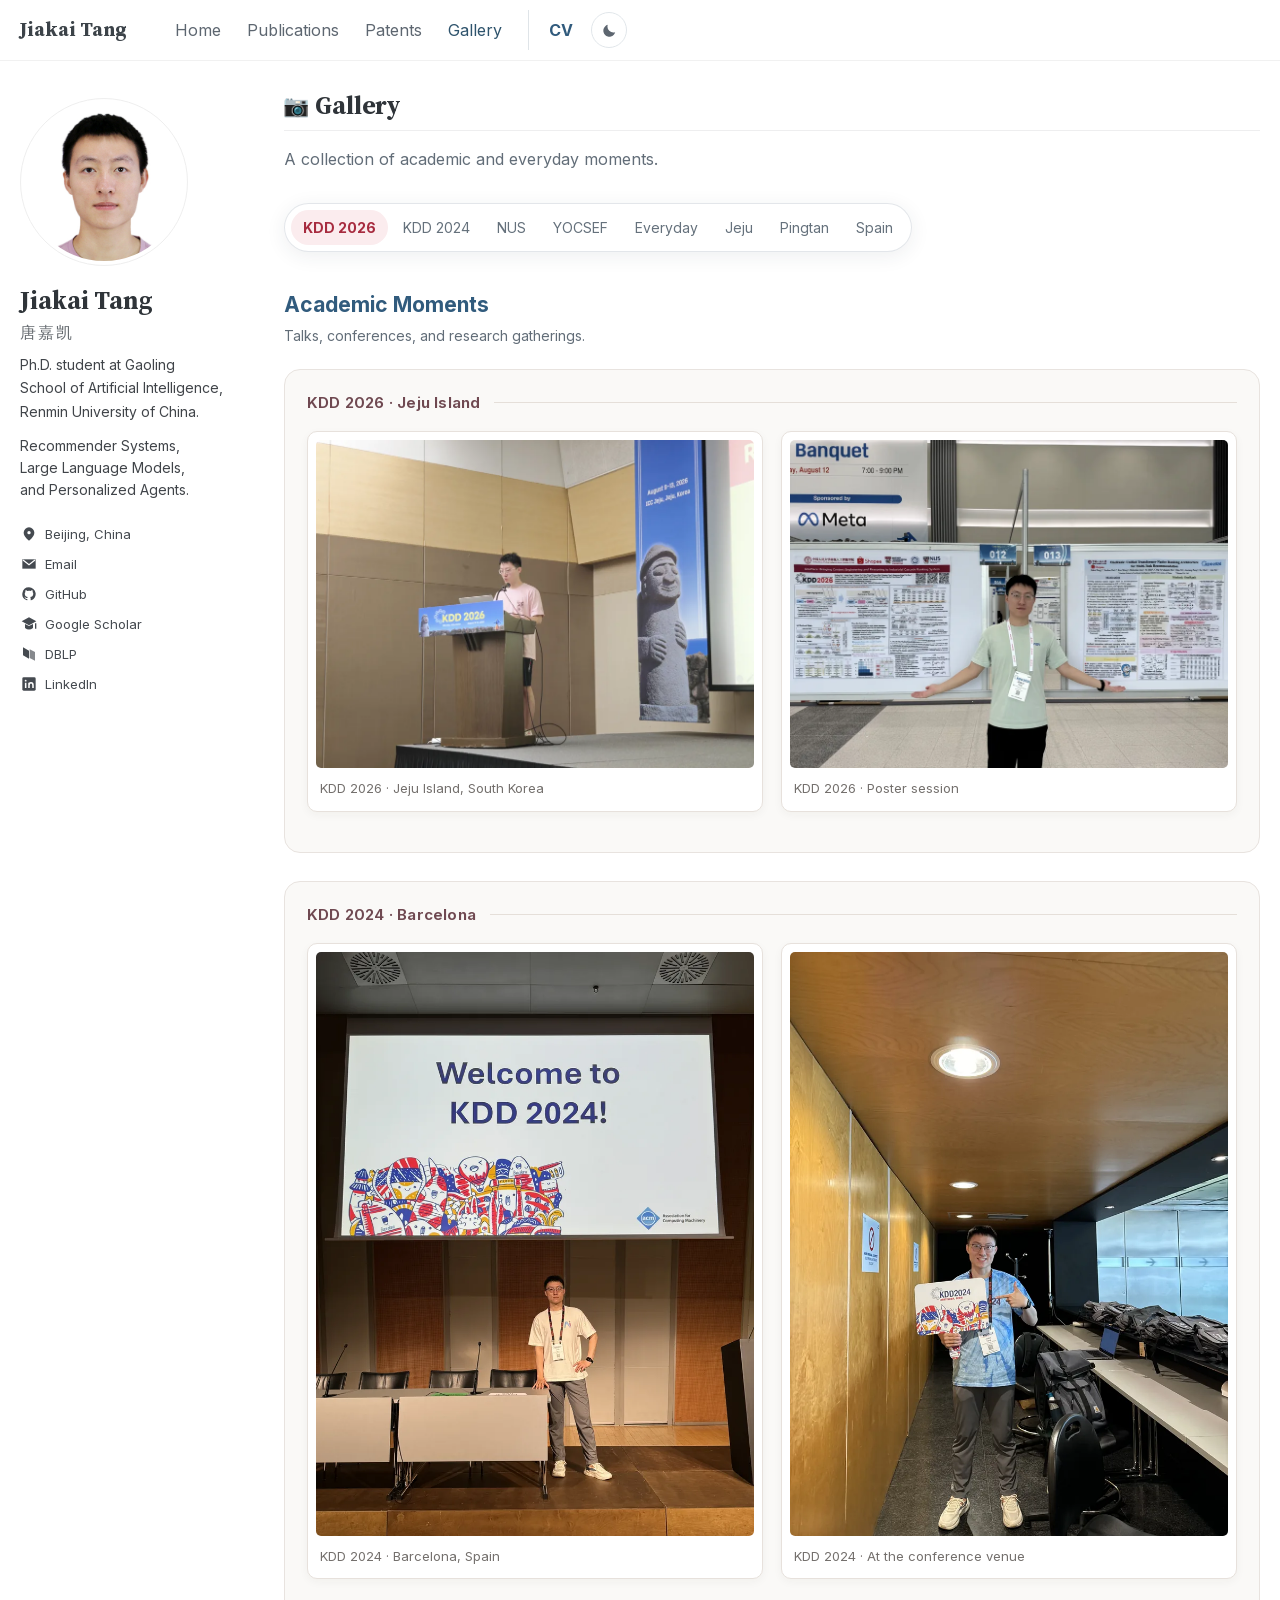
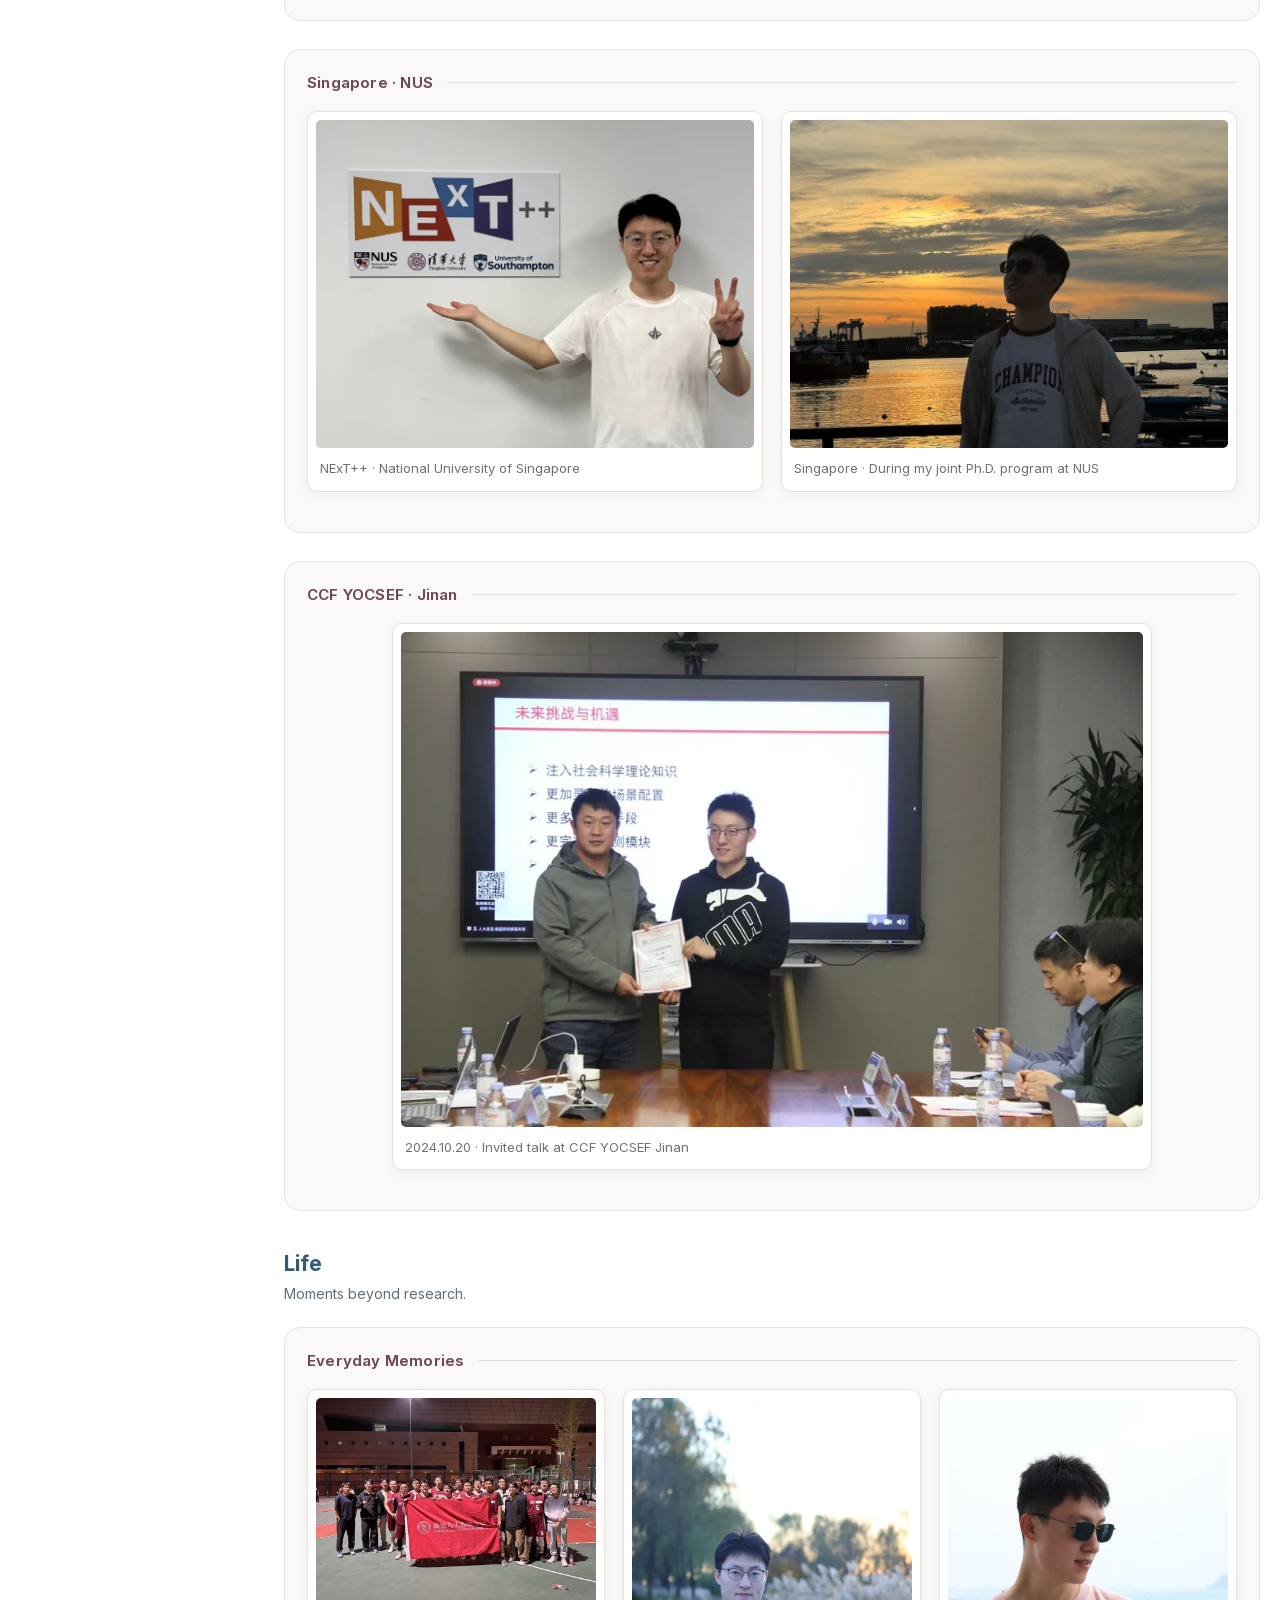
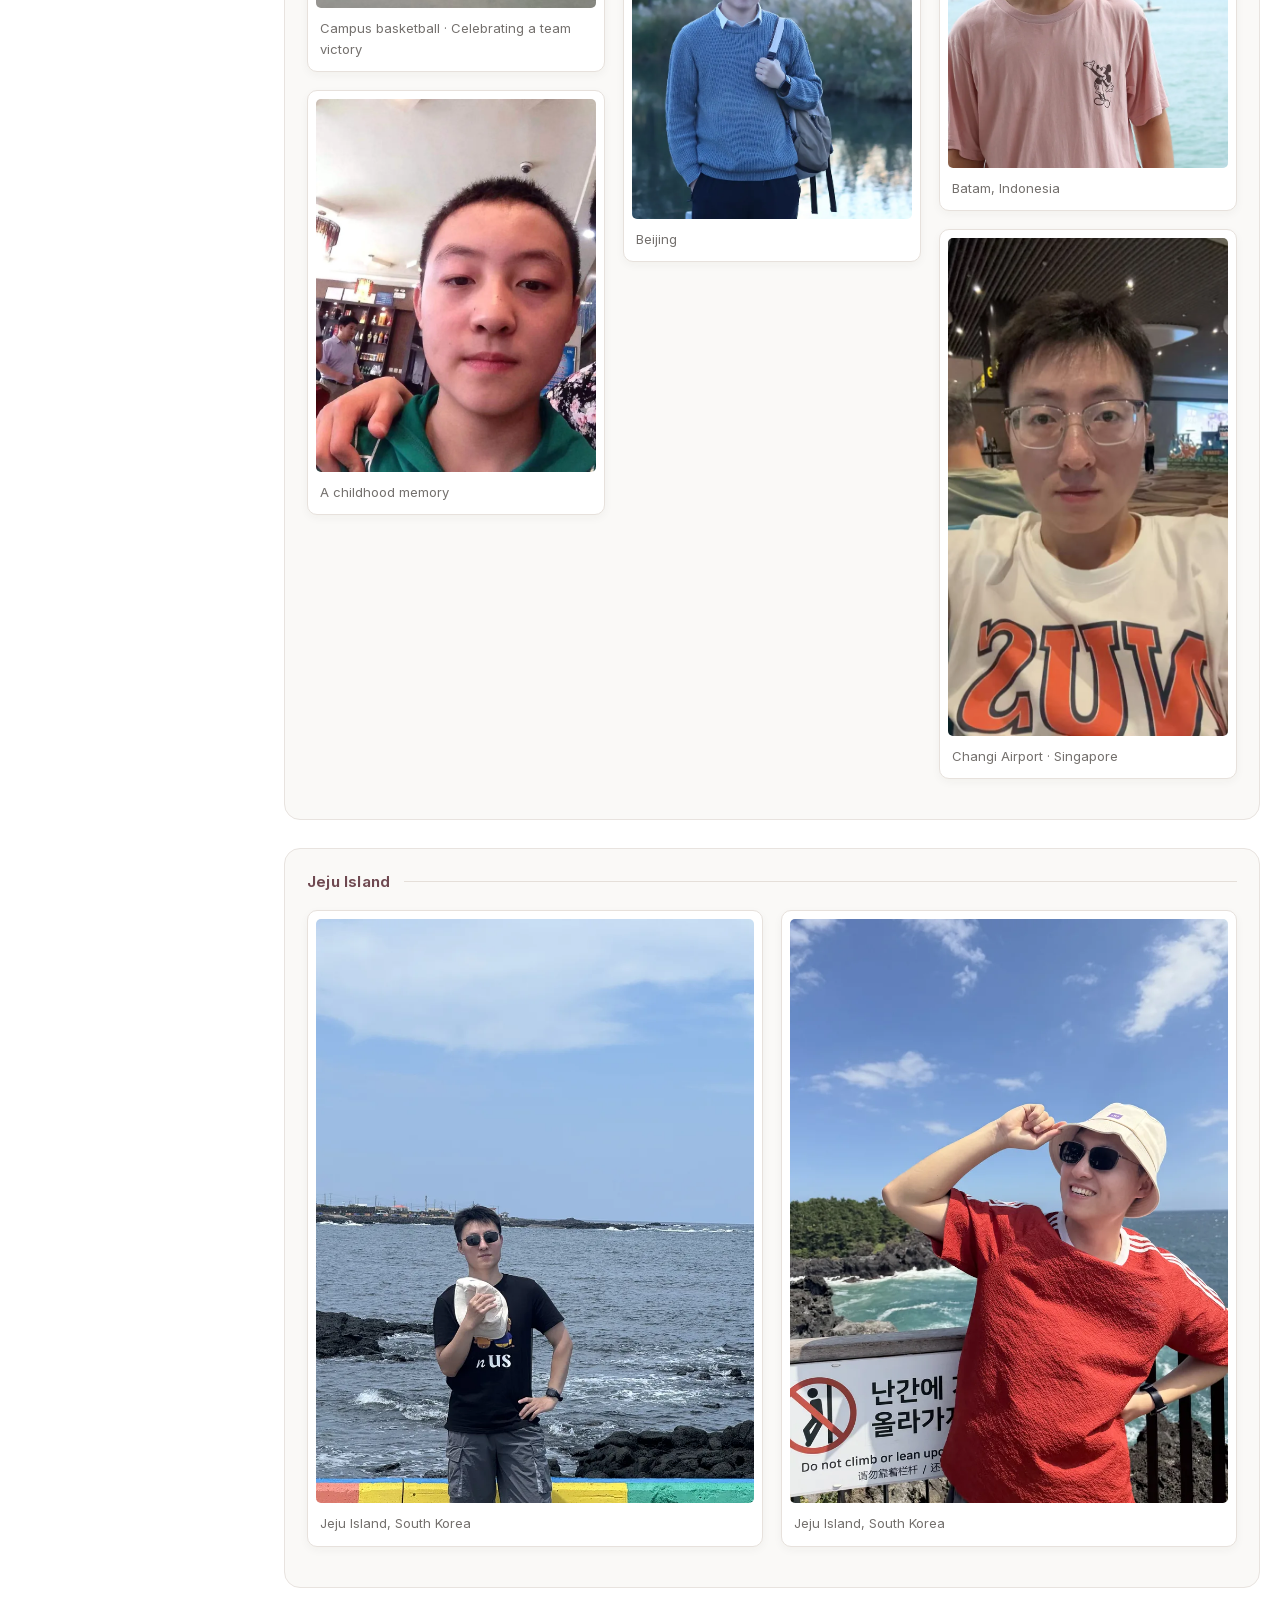
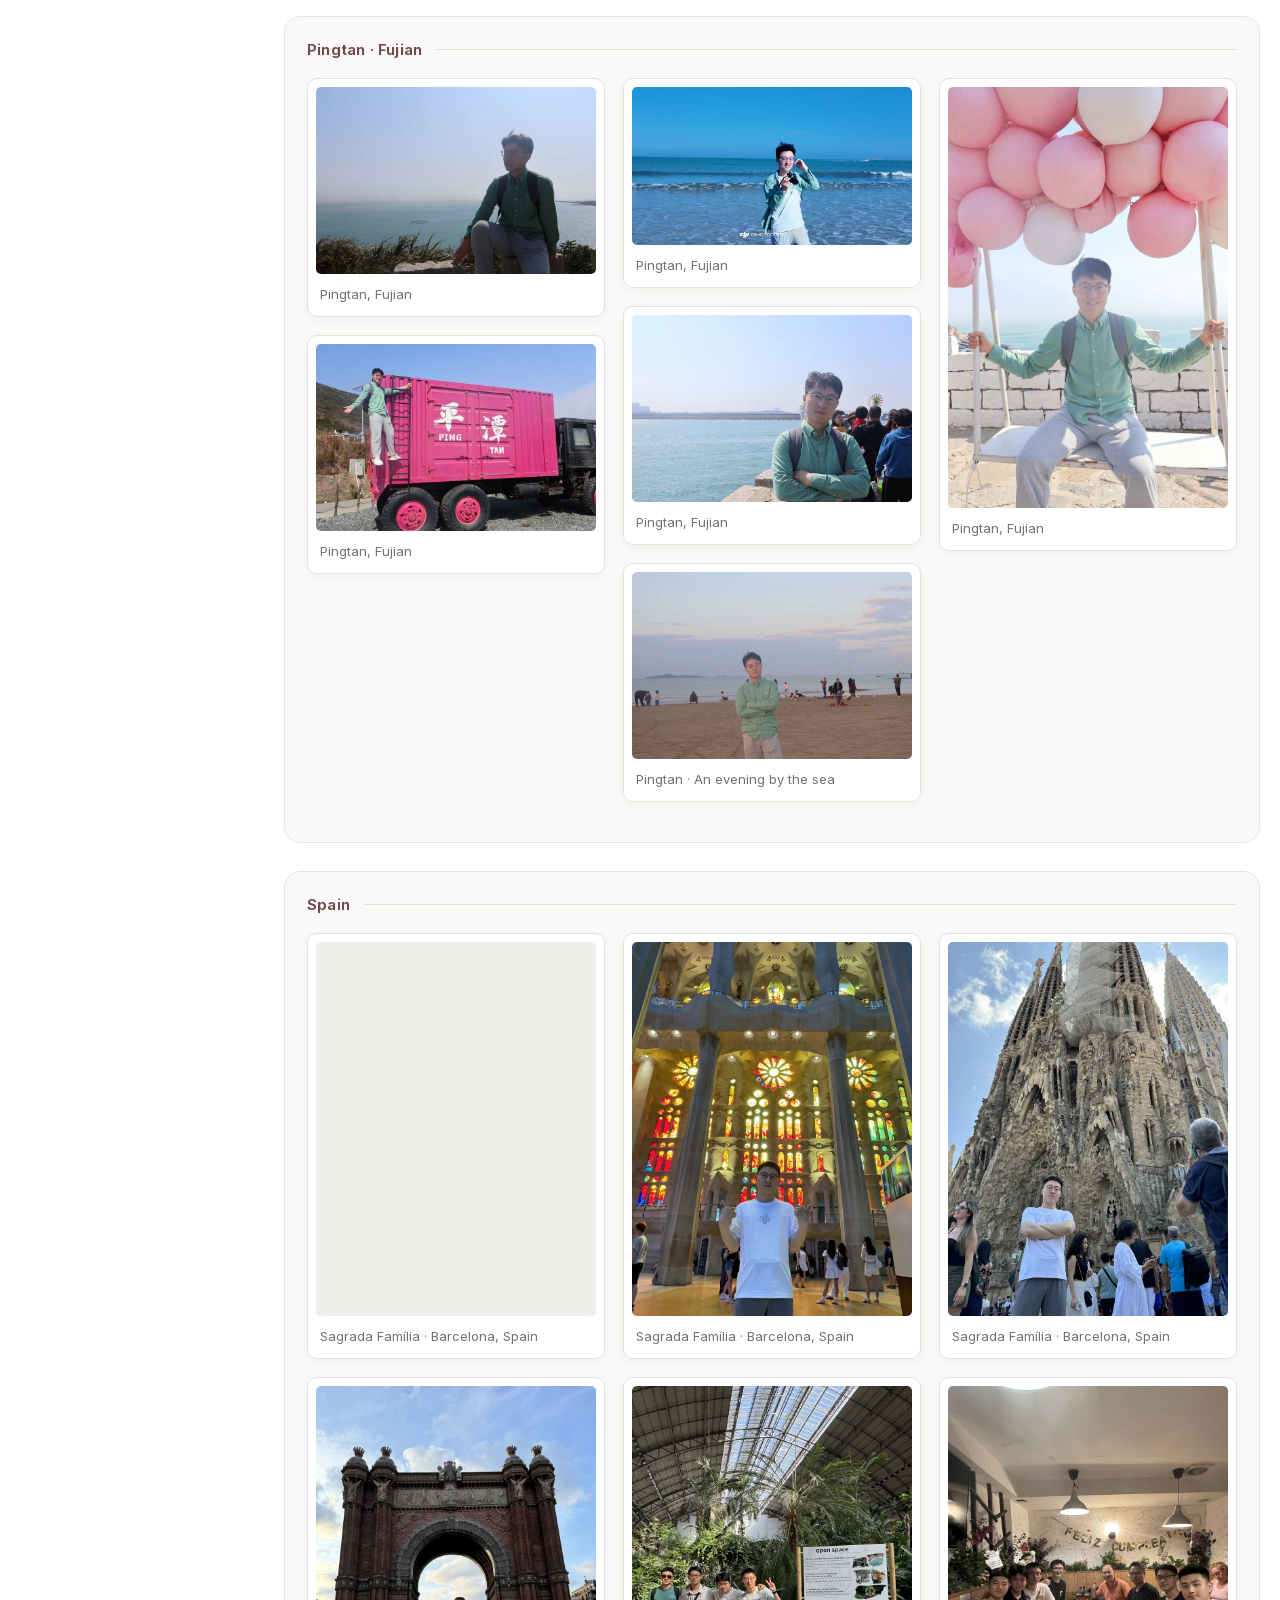
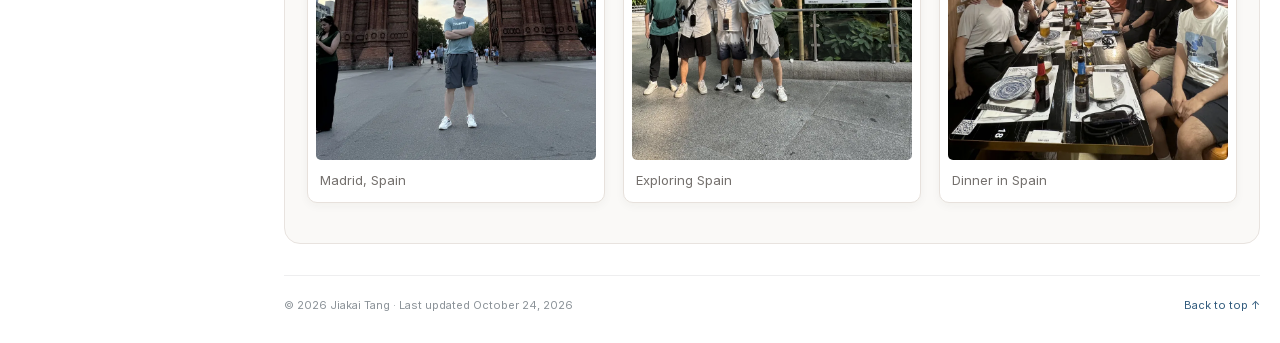
==== commit 8d8c2602: "Add semantic publication search and RecGPT-V2 selected card Publications search now ranks by meaning" ====
--- a/gallery.html
+++ b/gallery.html
@@ -24,9 +24,9 @@
   <meta property="og:image" content="https://tangjiakai.github.io/assets/portrait.jpg">
   <link rel="icon" href="assets/favicon.svg?v=d891ac708d90" type="image/svg+xml">
   <link rel="preload" href="assets/fonts/inter-latin.woff2" as="font" type="font/woff2" crossorigin>
-  <link rel="stylesheet" href="assets/style.css?v=0ca293540c30">
+  <link rel="stylesheet" href="assets/style.css?v=53e12d221519">
   <script type="application/ld+json">{"@context": "https://schema.org", "@type": "Person", "name": "Jiakai Tang", "alternateName": "唐嘉凯", "url": "https://tangjiakai.github.io/", "image": "https://tangjiakai.github.io/assets/portrait.jpg", "affiliation": {"@type": "CollegeOrUniversity", "name": "Renmin University of China"}, "sameAs": ["https://github.com/TangJiakai", "https://scholar.google.com/citations?user=7kB-4sEAAAAJ", "https://dblp.org/pid/294/2295.html", "https://www.linkedin.com/in/%E5%98%89%E5%87%AF-%E5%94%90-744894299/"], "knowsAbout": ["Recommender Systems", "Large Language Models", "Personalized Agents"]}</script>
-  <script src="assets/site.js?v=f47bb6f54a48" defer></script>
+  <script src="assets/site.js?v=0672561ed209" defer></script>
 </head>
 <body>
 <a class="skip-link" href="#main">Skip to content</a>
--- a/assets/style.css
+++ b/assets/style.css
@@ -348,14 +348,35 @@
 .pub-filters button { padding:5px 13px; border:1px solid #dde4ea; border-radius:999px; background:#fff; color:#55626e; font:600 13px/1.5 var(--sans); cursor:pointer; transition:background .15s,color .15s,border-color .15s; }
 .pub-filters button:hover { border-color:#b8c9d7; color:var(--link); }
 .pub-filters button[aria-pressed="true"] { background:#2d4f6c; border-color:#2d4f6c; color:#fff; }
-.pub-filters button:focus-visible,.bibtex-button:focus-visible { outline:3px solid #9ec4dc; outline-offset:2px; }
+.pub-filters button:focus-visible,.action-chip:focus-visible { outline:3px solid #9ec4dc; outline-offset:2px; }
 .pub-count { margin:10px 0 0; font-size:13px; color:var(--muted); }
 .pub-empty { padding:28px; border:1px dashed #d8e0e7; border-radius:12px; color:var(--muted); text-align:center; }
-.publication[hidden],.publication-year[hidden] { display:none; }
+.publication[hidden],.publication-year[hidden],.year-nav[hidden] { display:none; }
+.search-snippet { margin:-2px 0 9px; padding:7px 11px; border-left:3px solid #c9d9e7; border-radius:0 8px 8px 0; background:#f6f9fb; color:#56616c; font-size:13.5px; line-height:1.6; }
+.search-results { padding-left:23px; }
+.pub-examples { display:flex; flex-wrap:wrap; align-items:center; gap:6px 8px; margin:10px 0 0; font-size:12.5px; color:var(--muted); }
+.pub-examples[hidden] { display:none; }
+.pub-examples button { padding:2px 10px; border:1px dashed #c7d5e2; border-radius:999px; background:transparent; color:var(--link); font:500 12.5px/1.6 var(--sans); cursor:pointer; }
+.pub-examples button:hover { border-style:solid; background:#f1f6fb; }
+.pub-count.is-semantic { color:#5b4a8a; font-weight:600; }
+.snippet-label { display:inline-block; margin-right:8px; padding:0 7px; border-radius:999px; background:#ece7f8; color:#5b4a8a; font-size:11px; font-weight:700; letter-spacing:.02em; vertical-align:1px; }
+html[data-theme="dark"] .pub-examples button { border-color:#3a4a5a; }
+html[data-theme="dark"] .pub-examples button:hover { background:#22303e; }
+html[data-theme="dark"] .pub-count.is-semantic { color:#c7b6f0; }
+html[data-theme="dark"] .snippet-label { background:#2f2745; color:#d4c6f5; }
+.related-tag { display:inline-block; margin-left:8px; padding:1px 8px; border-radius:999px; background:#eef3f8; color:#4f6a82; font-size:11px; font-weight:600; vertical-align:2px; }
+html[data-theme="dark"] .related-tag { background:#22303e; color:#a9c4dc; }
+html[data-theme="dark"] .search-snippet { background:#1c232b; border-left-color:#3a5570; color:#aab5c0; }
 .publication mark { padding:0 1px; border-radius:3px; background:#fff0b8; color:inherit; }
-.bibtex-button { display:inline-flex; align-items:center; gap:4px; padding:1px 8px; border:1px solid #e2e5e8; border-radius:5px; background:#f7f8fa; color:#555e67; font:600 11px/1.7 var(--sans); cursor:pointer; }
-.bibtex-button .contact-icon { width:12px; height:12px; }
-.bibtex-button:hover { background:#eaf1f8; border-color:#c6d6e4; color:var(--link); }
+/* Paper, code and citation actions share one compact button style. */
+.action-chip { display:inline-flex; align-items:center; gap:5px; height:24px; padding:0 9px; border:1px solid #dfe4e9; border-radius:7px; background:#fff; color:#4d5762; font:600 12px/1 var(--sans); white-space:nowrap; cursor:pointer; transition:background .15s,border-color .15s,color .15s; }
+.action-chip .contact-icon { width:13px; height:13px; }
+.action-chip:hover { background:#f1f6fb; border-color:#c3d4e3; color:var(--link); text-decoration:none; }
+.repo-button { padding:0; overflow:hidden; }
+.repo-main { display:inline-flex; align-items:center; gap:5px; height:100%; padding:0 8px 0 9px; }
+.repo-stars { display:inline-flex; align-items:center; gap:3px; height:100%; padding:0 8px; border-left:1px solid #dfe4e9; background:#f6f8fa; color:#4d5762; font-variant-numeric:tabular-nums; }
+.repo-stars span { color:#b8862b; font-size:11px; }
+.repo-button:hover .repo-stars { border-left-color:#c3d4e3; background:#e8f0f8; }
 .bibtex-button.copied { background:#e6f4ee; border-color:#bfe0cf; color:#28705c; }
 
 /* Sections ease in as they scroll into view; only when JavaScript and motion are available. */
@@ -421,9 +442,12 @@
 html[data-theme="dark"] .badge.patent-filed { background:#21344a; color:#a9cdee; }
 html[data-theme="dark"] .year-heading span { background:#22272d; border-color:#2e353d; color:#b4bec8; }
 html[data-theme="dark"] .year-heading:after { background:#2a3037; }
-html[data-theme="dark"] .github-stars,html[data-theme="dark"] .bibtex-button { background:#22272d; border-color:#323a42; color:#b4bec8; }
+html[data-theme="dark"] .github-stars,html[data-theme="dark"] .action-chip { background:#1f242a; border-color:#333b44; color:#c3ccd5; }
+html[data-theme="dark"] .repo-stars { background:#262c33; border-left-color:#333b44; color:#c3ccd5; }
+html[data-theme="dark"] .repo-stars span { color:#e3b65a; }
+html[data-theme="dark"] .action-chip:hover { background:#21344a; border-color:#35506a; color:#a9cdee; }
+html[data-theme="dark"] .repo-button:hover .repo-stars { background:#24384e; border-left-color:#35506a; }
 html[data-theme="dark"] .github-stars:hover { background:#3a3020; border-color:#6b5a33; }
-html[data-theme="dark"] .bibtex-button:hover { background:#21344a; border-color:#35506a; color:#a9cdee; }
 html[data-theme="dark"] .bibtex-button.copied { background:#1d3a2f; border-color:#2f5a47; color:#97d5b8; }
 html[data-theme="dark"] .resource-icon-link { color:#b4bec8; }
 html[data-theme="dark"] .resource-icon-link:hover { background:#21344a; }
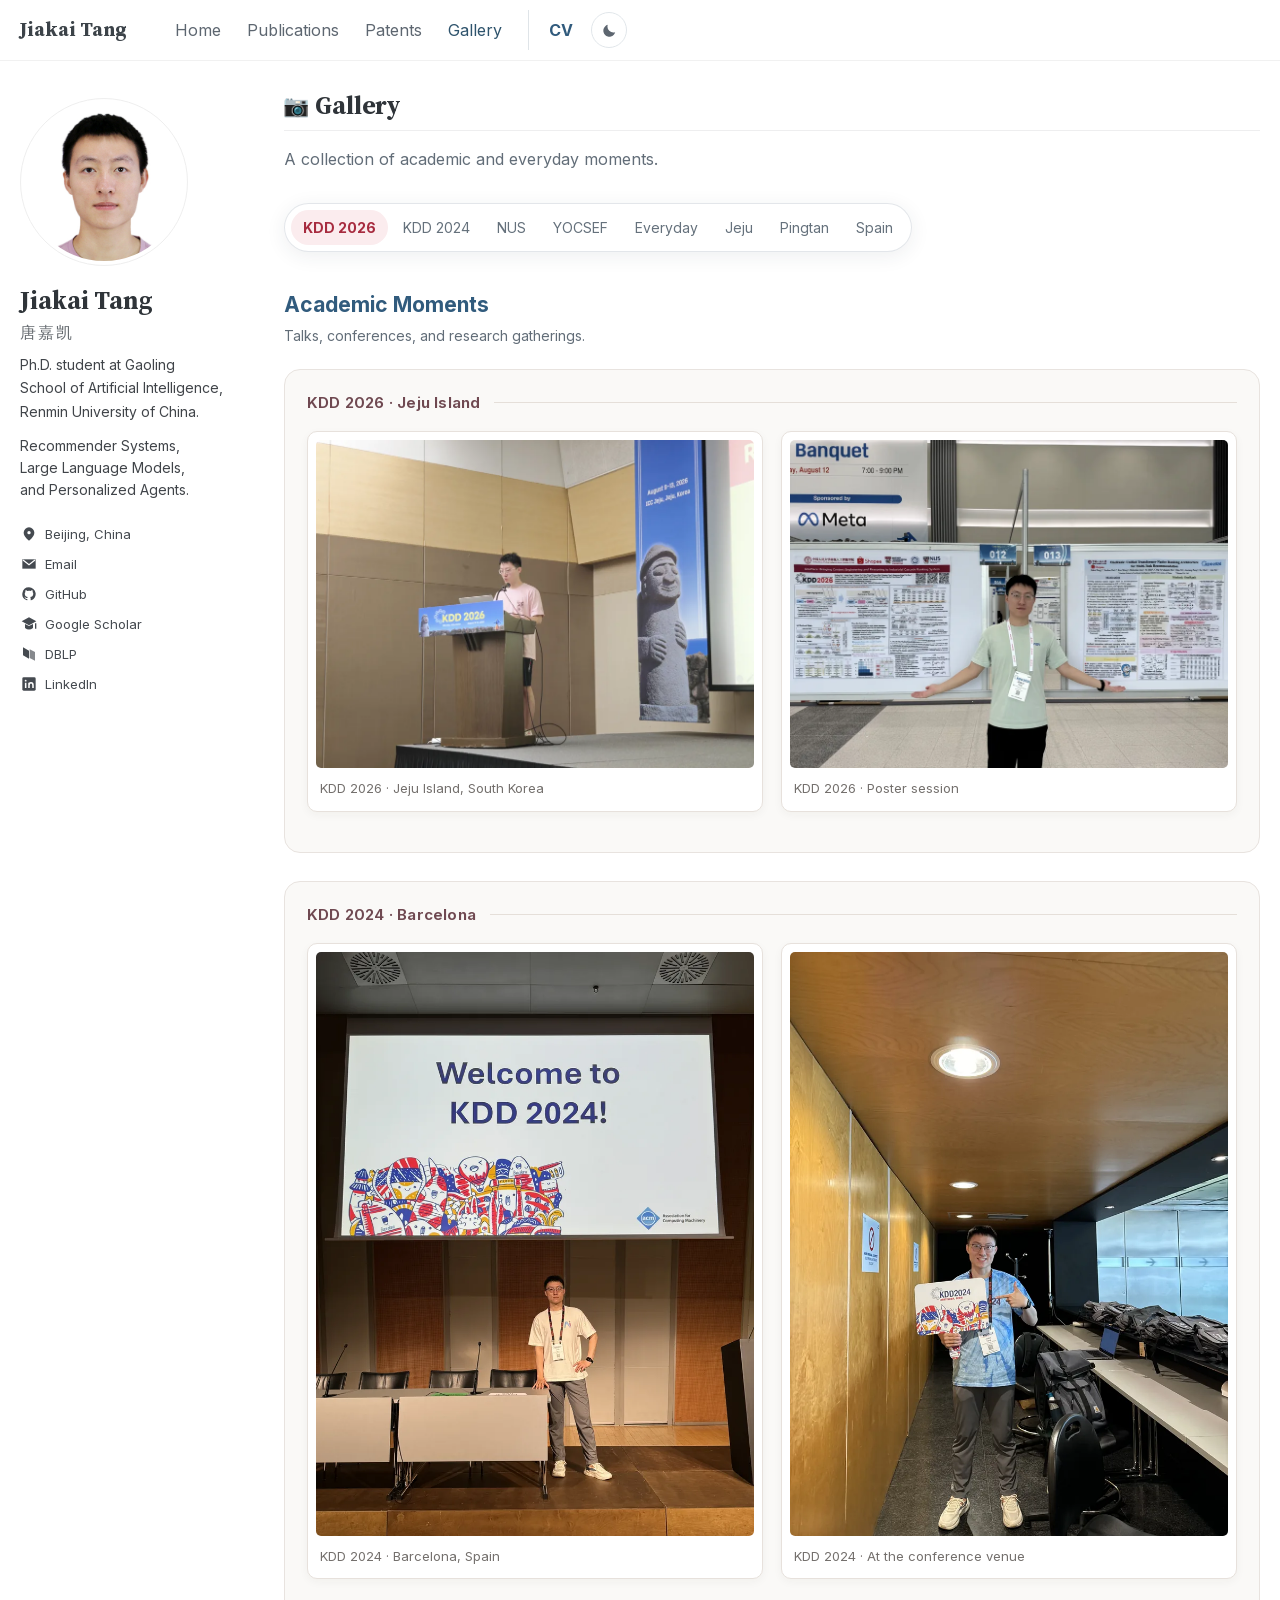
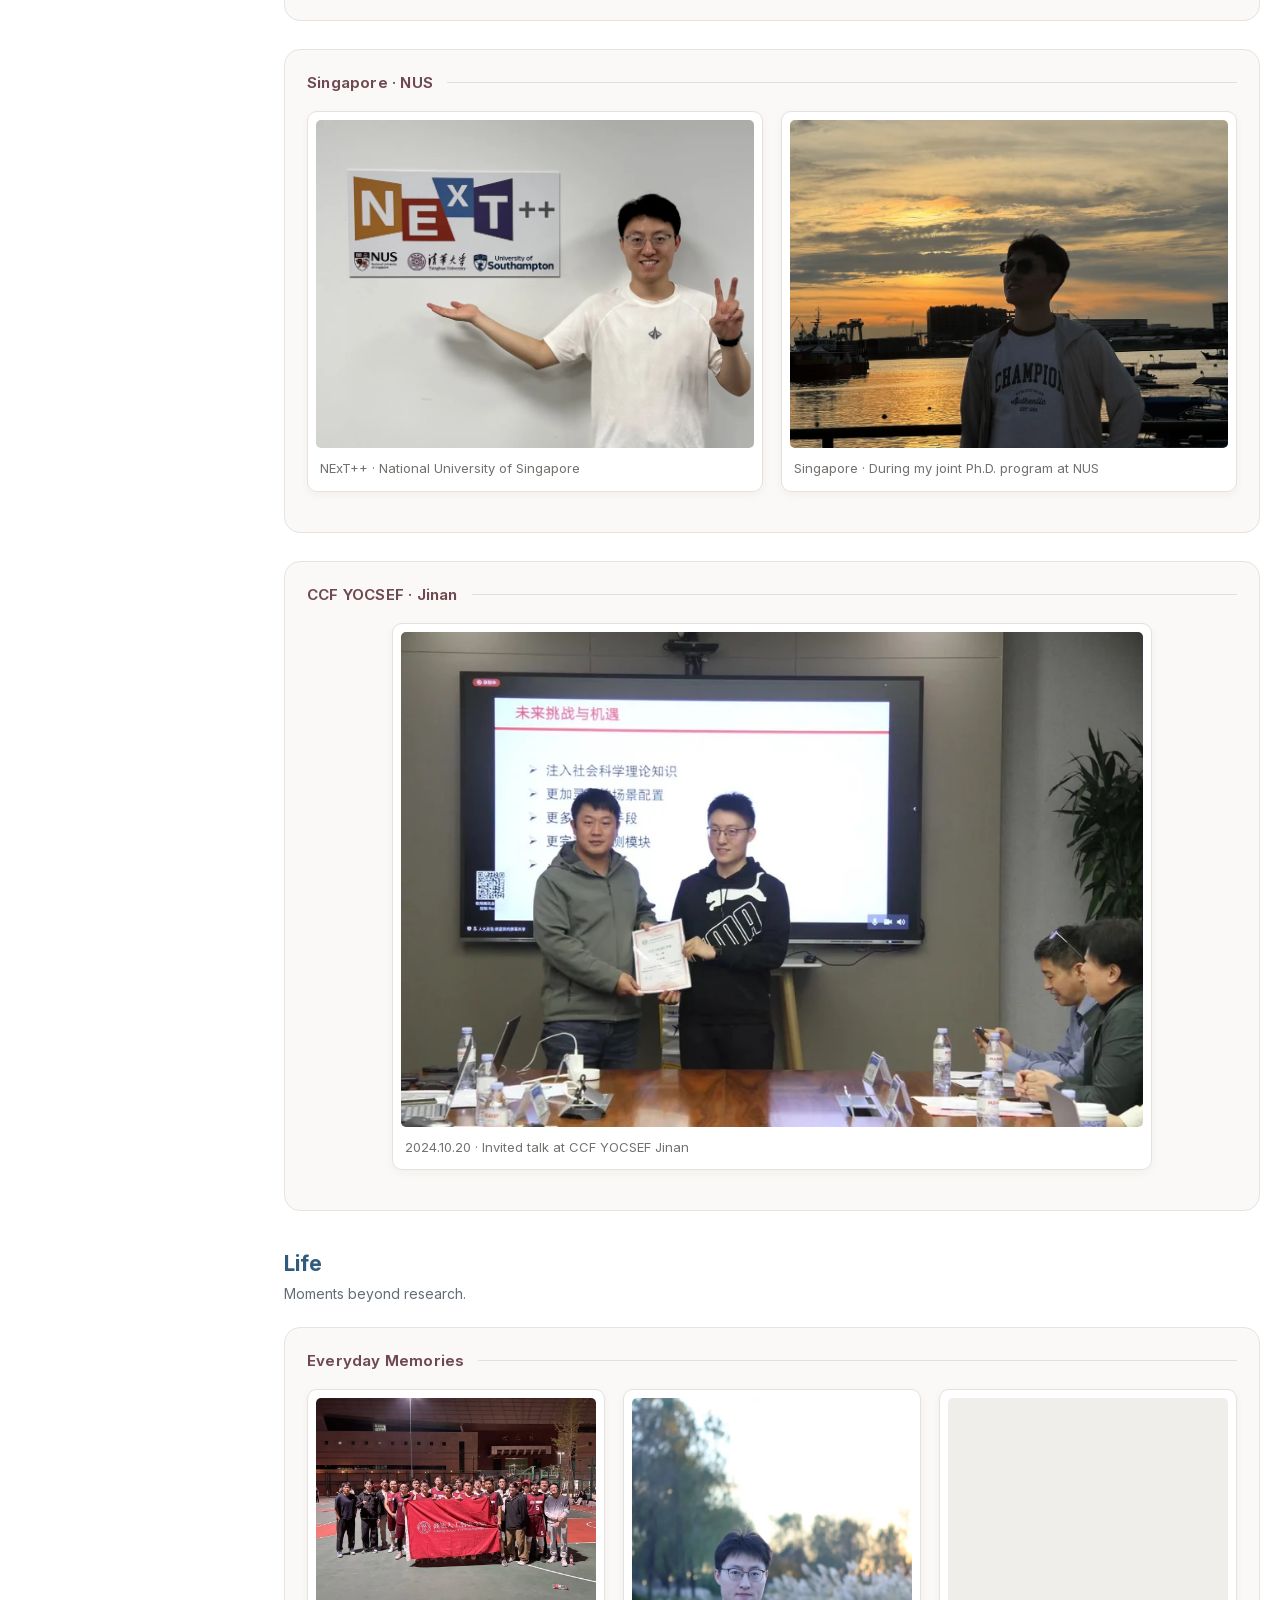
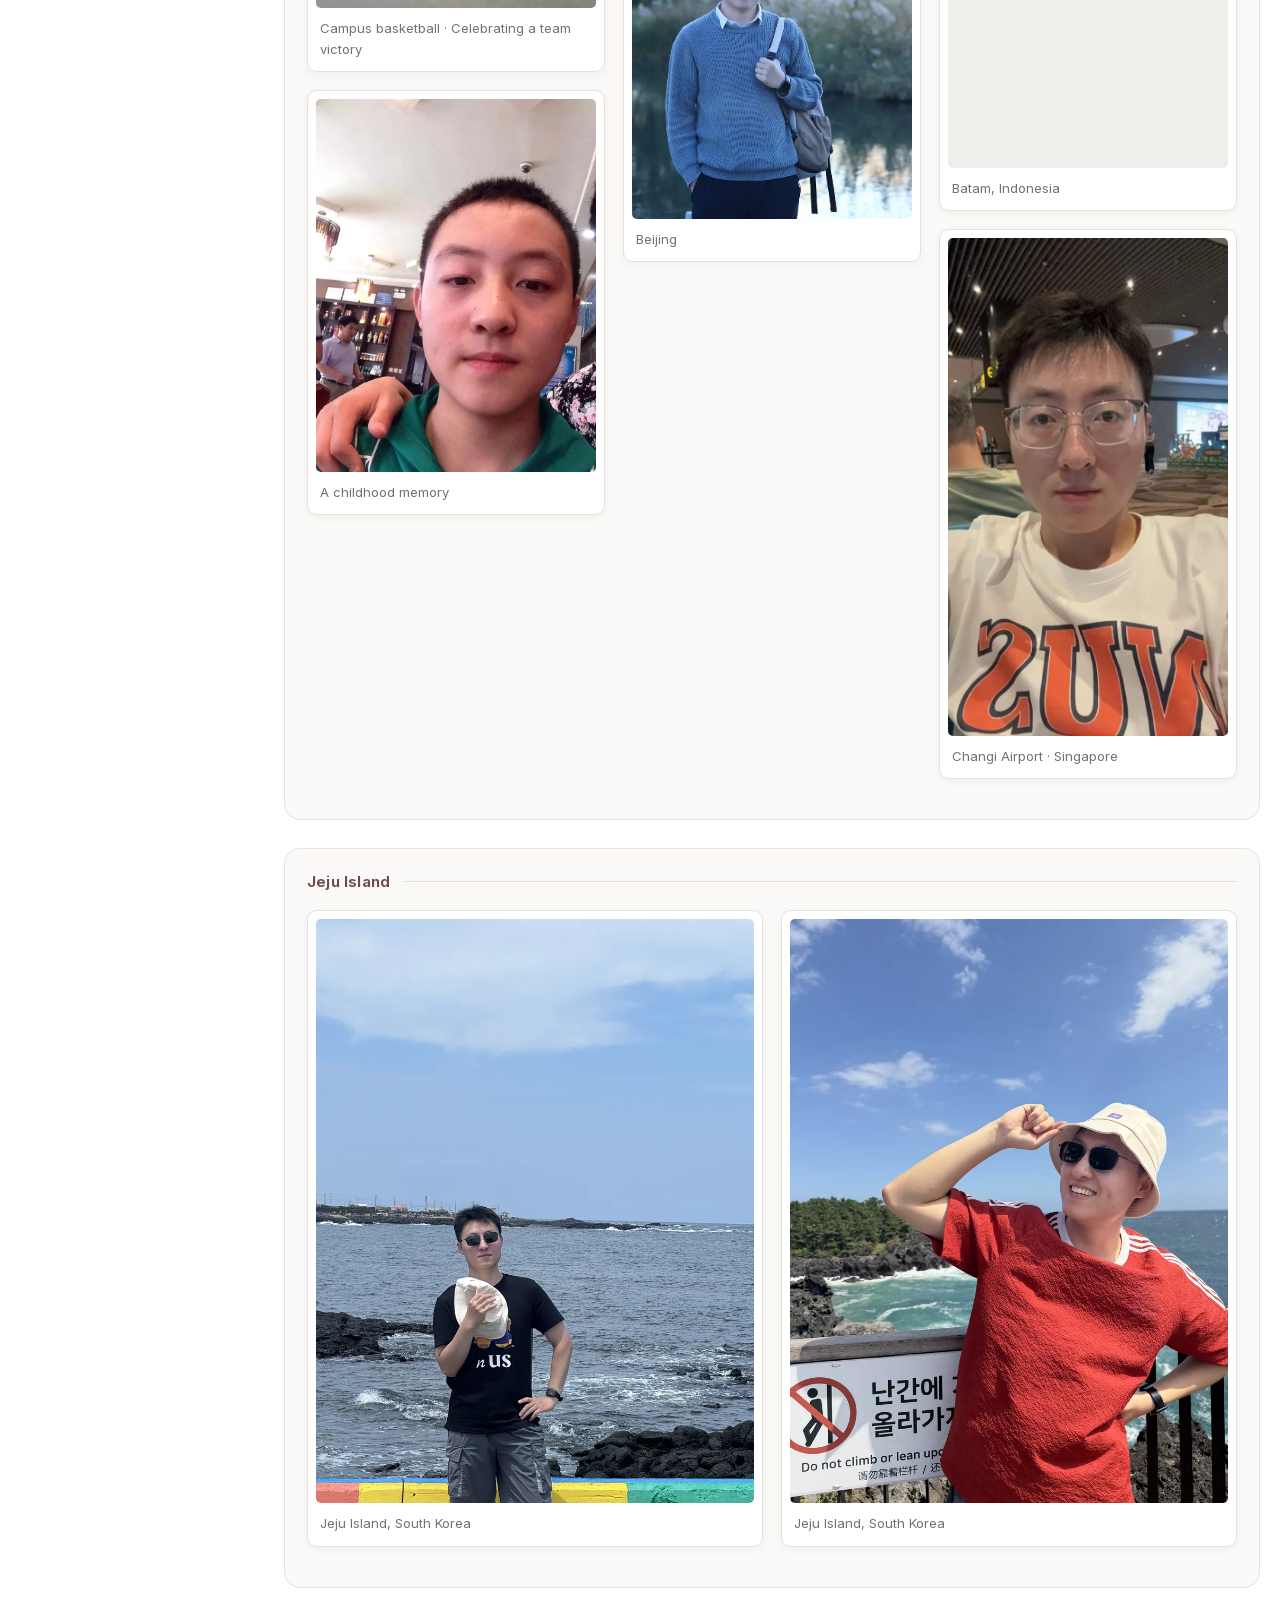
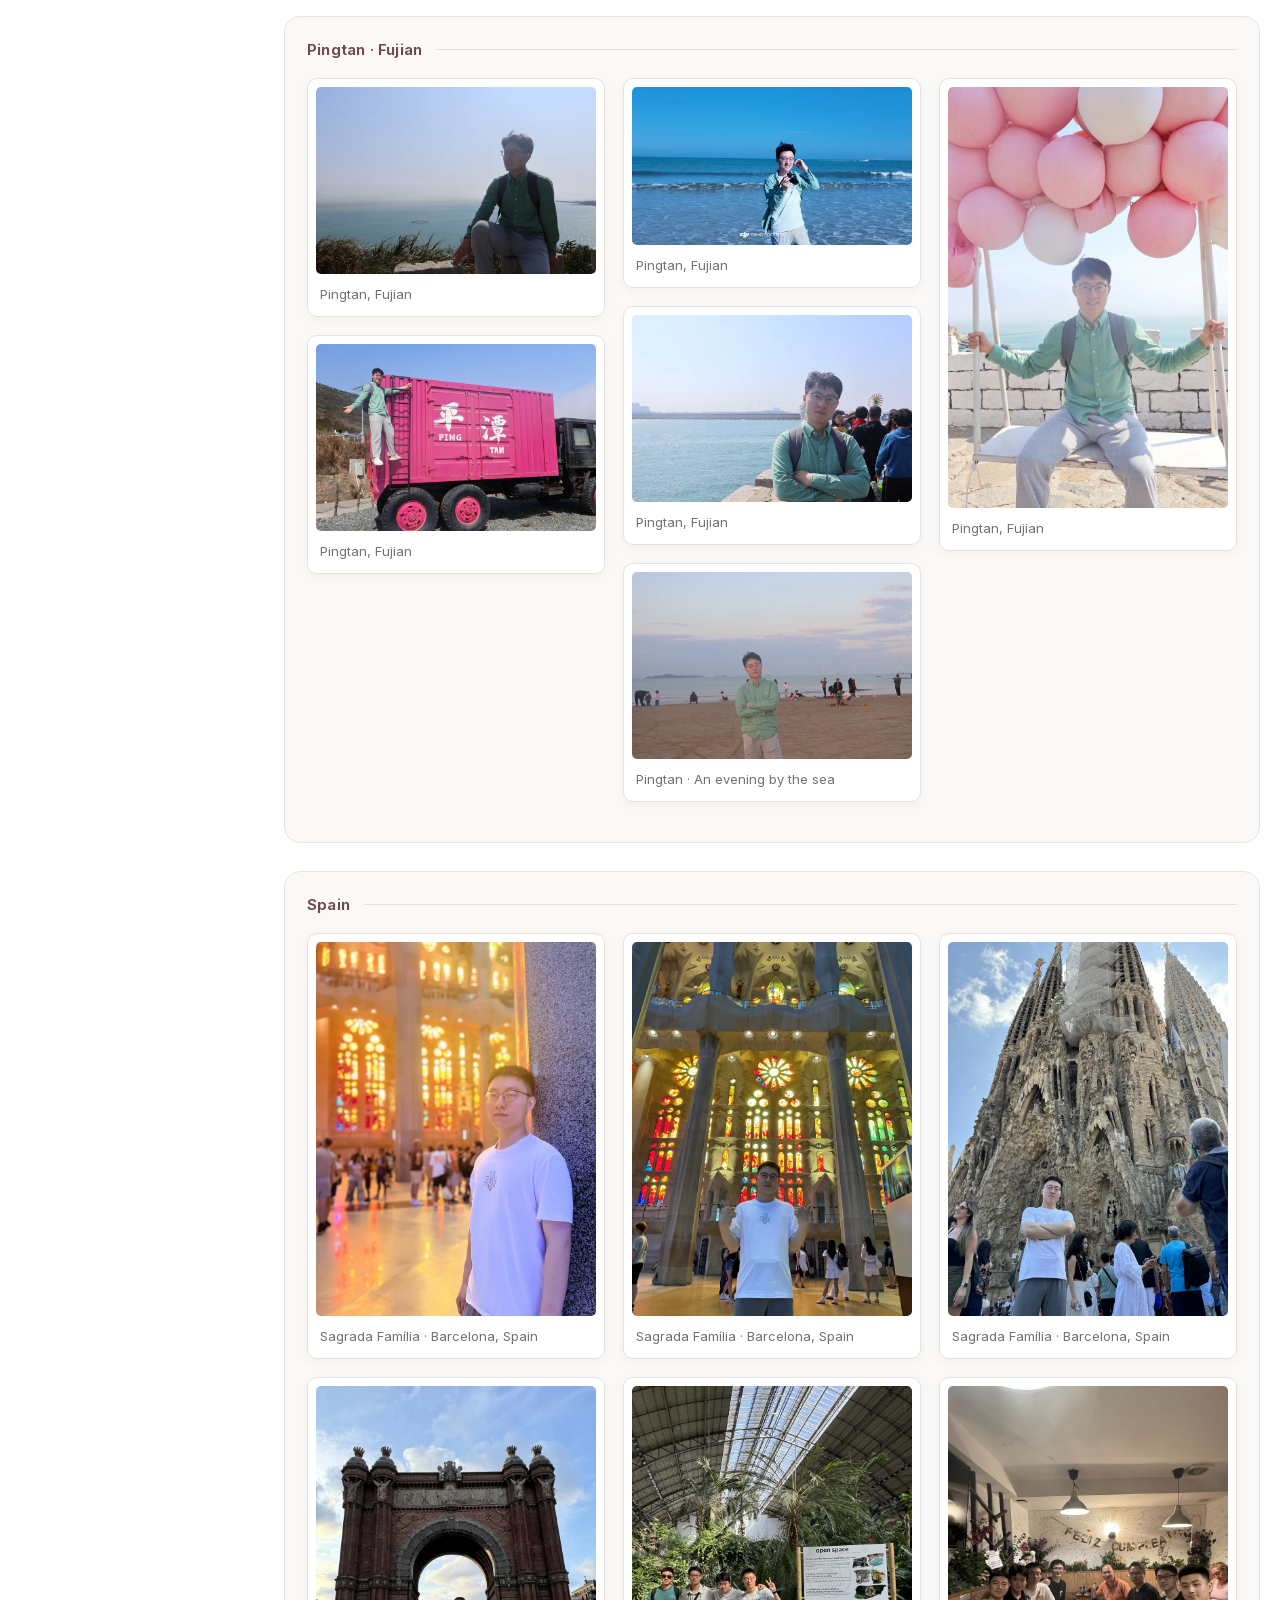
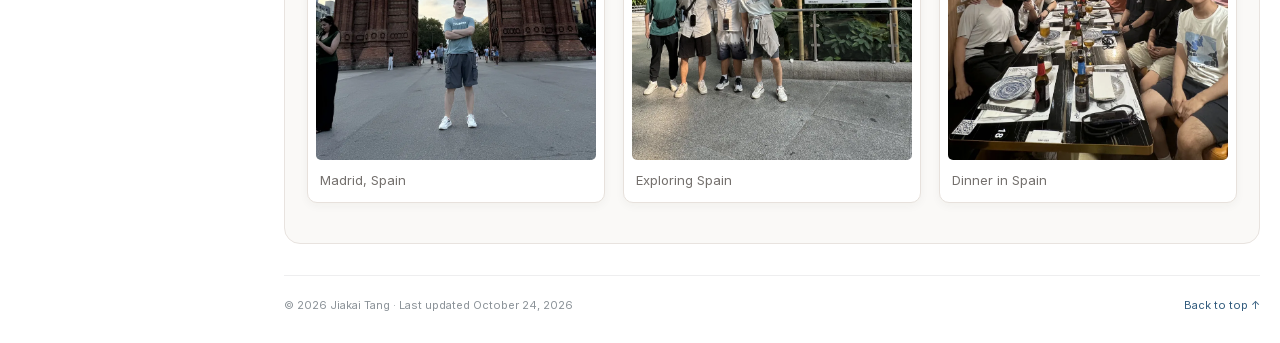
==== commit 14f76a0e: "Simplify homepage metrics into compact badges" ====
--- a/gallery.html
+++ b/gallery.html
@@ -24,7 +24,7 @@
   <meta property="og:image" content="https://tangjiakai.github.io/assets/portrait.jpg">
   <link rel="icon" href="assets/favicon.svg?v=d891ac708d90" type="image/svg+xml">
   <link rel="preload" href="assets/fonts/inter-latin.woff2" as="font" type="font/woff2" crossorigin>
-  <link rel="stylesheet" href="assets/style.css?v=53e12d221519">
+  <link rel="stylesheet" href="assets/style.css?v=e1a8e70e2e42">
   <script type="application/ld+json">{"@context": "https://schema.org", "@type": "Person", "name": "Jiakai Tang", "alternateName": "唐嘉凯", "url": "https://tangjiakai.github.io/", "image": "https://tangjiakai.github.io/assets/portrait.jpg", "affiliation": {"@type": "CollegeOrUniversity", "name": "Renmin University of China"}, "sameAs": ["https://github.com/TangJiakai", "https://scholar.google.com/citations?user=7kB-4sEAAAAJ", "https://dblp.org/pid/294/2295.html", "https://www.linkedin.com/in/%E5%98%89%E5%87%AF-%E5%94%90-744894299/"], "knowsAbout": ["Recommender Systems", "Large Language Models", "Personalized Agents"]}</script>
   <script src="assets/site.js?v=0672561ed209" defer></script>
 </head>
--- a/assets/style.css
+++ b/assets/style.css
@@ -296,11 +296,11 @@
 }
 
 /* Research highlights under the biography. */
-.stat-strip { list-style:none; display:grid; grid-template-columns:repeat(4,minmax(0,1fr)); gap:12px; padding:0; margin:22px 0 10px; }
-.stat-strip a { display:flex; flex-direction:column; gap:2px; height:100%; padding:14px 16px 13px; border:1px solid #e3e9ee; border-radius:12px; background:linear-gradient(180deg,#fbfcfd,#f3f6f9); color:var(--ink); transition:transform .2s,box-shadow .2s,border-color .2s; }
+.stat-strip { list-style:none; display:flex; flex-wrap:wrap; gap:10px; padding:0; margin:20px 0 10px; }
+.stat-strip a { display:flex; align-items:baseline; gap:8px; padding:7px 12px; border:1px solid #e3e9ee; border-radius:9px; background:linear-gradient(180deg,#fbfcfd,#f3f6f9); color:var(--ink); transition:transform .2s,box-shadow .2s,border-color .2s; }
 .stat-strip a:hover { text-decoration:none; border-color:#c9d7e3; transform:translateY(-2px); box-shadow:0 8px 20px rgba(35,60,85,.08); }
-.stat-strip strong { font-family:var(--serif); font-size:30px; line-height:1.15; color:#24435c; font-variant-numeric:tabular-nums lining-nums; }
-.stat-strip span { font-size:13px; color:var(--muted); }
+.stat-strip strong { font-size:18px; line-height:1.4; color:#24435c; font-variant-numeric:tabular-nums lining-nums; }
+.stat-strip span { font-size:14px; color:var(--muted); }
 .stat-note { display:flex; align-items:center; gap:6px; margin:0; font-size:12px; color:var(--muted); }
 .stat-note .contact-icon { width:13px; height:13px; }
 
@@ -387,9 +387,6 @@
 @media(prefers-reduced-motion:reduce) { .stat-strip a,.paper-card { transition:none; } .stat-strip a:hover,.paper-card:hover { transform:none; } }
 
 @media(max-width:800px) {
-  .stat-strip { grid-template-columns:repeat(2,minmax(0,1fr)); gap:10px; }
-  .stat-strip a { padding:12px 14px; }
-  .stat-strip strong { font-size:25px; }
   .paper-cards { grid-template-columns:minmax(0,1fr); gap:14px; }
   .cover-name { font-size:26px; }
   .pub-search kbd { display:none; }
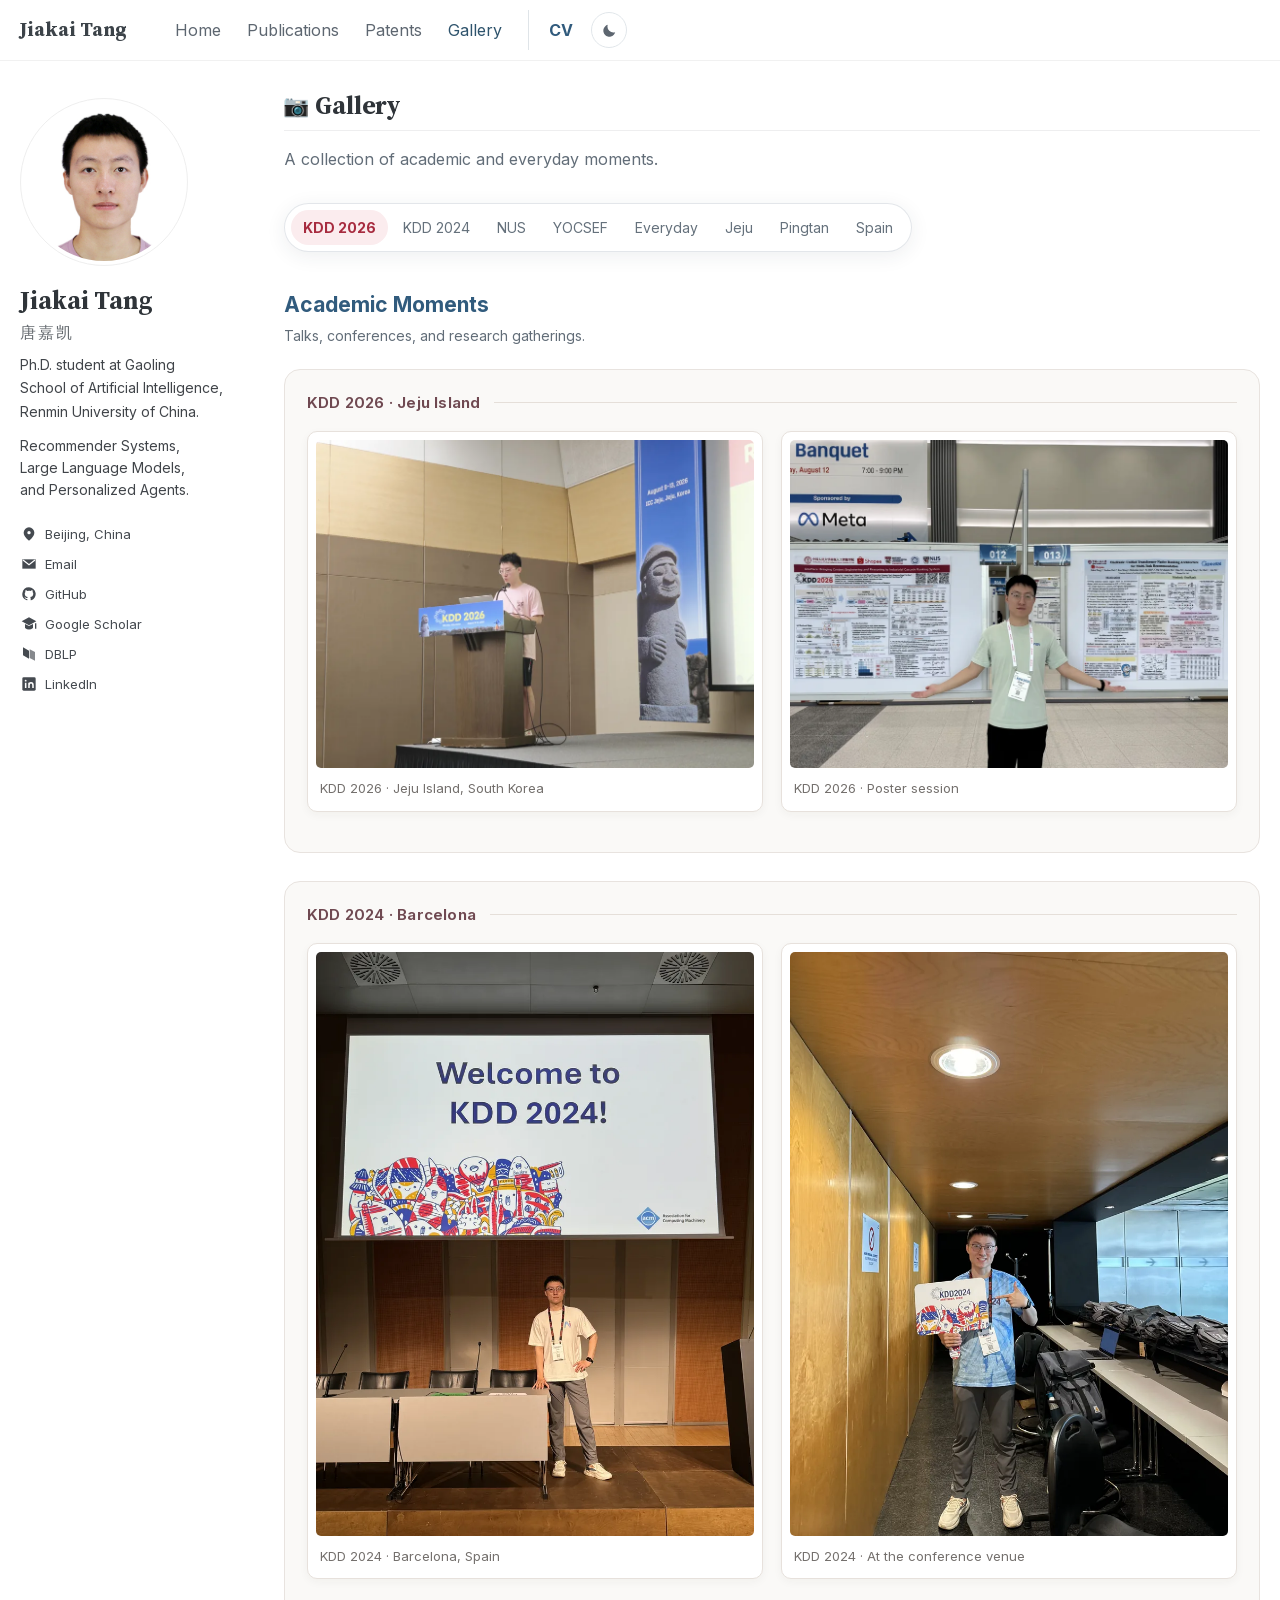
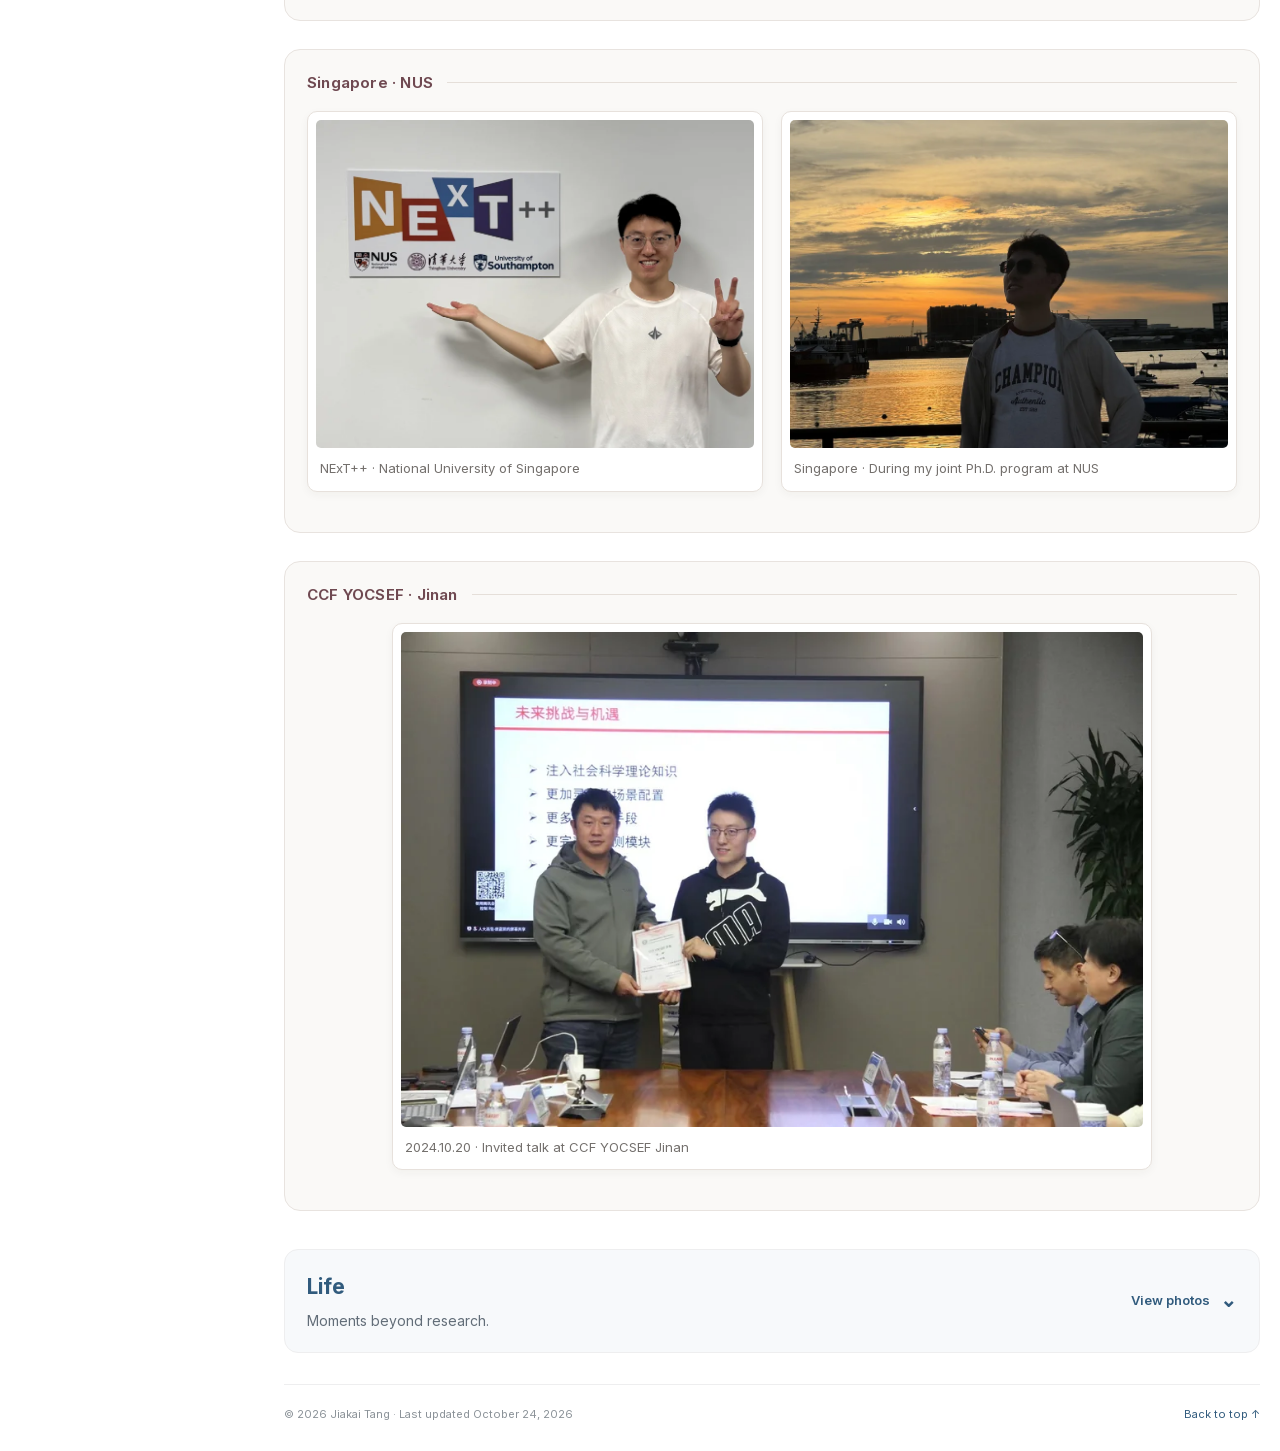
==== commit d580246f: "Collapse life gallery by default with linked album navigation" ====
--- a/gallery.html
+++ b/gallery.html
@@ -24,9 +24,9 @@
   <meta property="og:image" content="https://tangjiakai.github.io/assets/portrait.jpg">
   <link rel="icon" href="assets/favicon.svg?v=d891ac708d90" type="image/svg+xml">
   <link rel="preload" href="assets/fonts/inter-latin.woff2" as="font" type="font/woff2" crossorigin>
-  <link rel="stylesheet" href="assets/style.css?v=e1a8e70e2e42">
+  <link rel="stylesheet" href="assets/style.css?v=84a4698795c0">
   <script type="application/ld+json">{"@context": "https://schema.org", "@type": "Person", "name": "Jiakai Tang", "alternateName": "唐嘉凯", "url": "https://tangjiakai.github.io/", "image": "https://tangjiakai.github.io/assets/portrait.jpg", "affiliation": {"@type": "CollegeOrUniversity", "name": "Renmin University of China"}, "sameAs": ["https://github.com/TangJiakai", "https://scholar.google.com/citations?user=7kB-4sEAAAAJ", "https://dblp.org/pid/294/2295.html", "https://www.linkedin.com/in/%E5%98%89%E5%87%AF-%E5%94%90-744894299/"], "knowsAbout": ["Recommender Systems", "Large Language Models", "Personalized Agents"]}</script>
-  <script src="assets/site.js?v=0672561ed209" defer></script>
+  <script src="assets/site.js?v=a91f11faf3ba" defer></script>
 </head>
 <body>
 <a class="skip-link" href="#main">Skip to content</a>
@@ -49,7 +49,7 @@
       <li><a class="contact-row" href="https://www.linkedin.com/in/%E5%98%89%E5%87%AF-%E5%94%90-744894299/"><svg class="contact-icon" viewBox="0 0 24 24" aria-hidden="true" focusable="false"><rect x="2" y="2" width="20" height="20" rx="2"/><circle cx="7" cy="7" r="1.4" fill="white"/><path d="M7 10v8m5 0v-8m0 4c0-5 6-5 6 0v4" fill="none" stroke="white" stroke-width="2.3"/></svg><span>LinkedIn</span></a></li>
     </ul>
   </aside>
-  <main id="main"><section id="gallery" aria-labelledby="gallery-title"><h2 id="gallery-title"><span aria-hidden="true">📷</span> Gallery</h2><p class="page-intro">A collection of academic and everyday moments.</p></section><nav class="section-nav floating-nav gallery-nav" aria-label="Photo albums"><a href="#album-kdd-2026-jeju-island">KDD 2026</a><a href="#album-kdd-2024-barcelona">KDD 2024</a><a href="#album-singapore-nus">NUS</a><a href="#album-ccf-yocsef-jinan">YOCSEF</a><a href="#album-everyday-memories">Everyday</a><a href="#album-jeju-island">Jeju</a><a href="#album-pingtan-fujian">Pingtan</a><a href="#album-spain">Spain</a></nav><section class="gallery-group" id="academic"><h3>Academic Moments</h3><p class="muted">Talks, conferences, and research gatherings.</p><article class="gallery-album" id="album-kdd-2026-jeju-island"><header class="album-heading"><h4>KDD 2026 · Jeju Island</h4></header><div class="gallery-grid gallery-grid--pair"><figure class="gallery-photo"><a class="gallery-image" href="assets/gallery/kdd-2026-talk.webp" data-caption="KDD 2026 · Jeju Island, South Korea" aria-label="View photo: Giving a talk at a conference lectern at KDD 2026."><img src="assets/gallery/kdd-2026-talk-thumb.webp" alt="Giving a talk at a conference lectern at KDD 2026." width="900" height="675" loading="lazy" decoding="async"><span class="photo-expand" aria-hidden="true">↗</span></a><figcaption>KDD 2026 · Jeju Island, South Korea</figcaption></figure><figure class="gallery-photo"><a class="gallery-image" href="assets/gallery/kdd-2026-posters.webp" data-caption="KDD 2026 · Poster session" aria-label="View photo: Standing beside research posters at KDD 2026."><img src="assets/gallery/kdd-2026-posters-thumb.webp" alt="Standing beside research posters at KDD 2026." width="900" height="675" loading="lazy" decoding="async"><span class="photo-expand" aria-hidden="true">↗</span></a><figcaption>KDD 2026 · Poster session</figcaption></figure></div></article><article class="gallery-album" id="album-kdd-2024-barcelona"><header class="album-heading"><h4>KDD 2024 · Barcelona</h4></header><div class="gallery-grid gallery-grid--pair"><figure class="gallery-photo"><a class="gallery-image" href="assets/gallery/kdd-2024-barcelona.webp" data-caption="KDD 2024 · Barcelona, Spain" aria-label="View photo: At the KDD 2024 conference venue beneath the welcome screen."><img src="assets/gallery/kdd-2024-barcelona-thumb.webp" alt="At the KDD 2024 conference venue beneath the welcome screen." width="825" height="1100" loading="lazy" decoding="async"><span class="photo-expand" aria-hidden="true">↗</span></a><figcaption>KDD 2024 · Barcelona, Spain</figcaption></figure><figure class="gallery-photo"><a class="gallery-image" href="assets/gallery/kdd-2024-venue.webp" data-caption="KDD 2024 · At the conference venue" aria-label="View photo: Holding conference materials at the KDD 2024 venue."><img src="assets/gallery/kdd-2024-venue-thumb.webp" alt="Holding conference materials at the KDD 2024 venue." width="825" height="1100" loading="lazy" decoding="async"><span class="photo-expand" aria-hidden="true">↗</span></a><figcaption>KDD 2024 · At the conference venue</figcaption></figure></div></article><article class="gallery-album" id="album-singapore-nus"><header class="album-heading"><h4>Singapore · NUS</h4></header><div class="gallery-grid gallery-grid--pair"><figure class="gallery-photo"><a class="gallery-image" href="assets/gallery/singapore-next.webp" data-caption="NExT++ · National University of Singapore" aria-label="View photo: Standing beside the NExT++ sign at NUS."><img src="assets/gallery/singapore-next-thumb.webp" alt="Standing beside the NExT++ sign at NUS." width="900" height="675" loading="lazy" decoding="async"><span class="photo-expand" aria-hidden="true">↗</span></a><figcaption>NExT++ · National University of Singapore</figcaption></figure><figure class="gallery-photo"><a class="gallery-image" href="assets/gallery/singapore-nus.webp" data-caption="Singapore · During my joint Ph.D. program at NUS" aria-label="View photo: A waterfront sunset in Singapore."><img src="assets/gallery/singapore-nus-thumb.webp" alt="A waterfront sunset in Singapore." width="900" height="675" loading="lazy" decoding="async"><span class="photo-expand" aria-hidden="true">↗</span></a><figcaption>Singapore · During my joint Ph.D. program at NUS</figcaption></figure></div></article><article class="gallery-album" id="album-ccf-yocsef-jinan"><header class="album-heading"><h4>CCF YOCSEF · Jinan</h4></header><div class="gallery-grid gallery-grid--single"><figure class="gallery-photo"><a class="gallery-image" href="assets/gallery/yocsef-jinan-2024.webp" data-caption="2024.10.20 · Invited talk at CCF YOCSEF Jinan" aria-label="View photo: A moment from the invited talk on a general social simulation platform with large language model-based agents at CCF YOCSEF Jinan."><img src="assets/gallery/yocsef-jinan-2024-thumb.webp" alt="A moment from the invited talk on a general social simulation platform with large language model-based agents at CCF YOCSEF Jinan." width="900" height="600" loading="lazy" decoding="async"><span class="photo-expand" aria-hidden="true">↗</span></a><figcaption>2024.10.20 · Invited talk at CCF YOCSEF Jinan</figcaption></figure></div></article></section><section class="gallery-group" id="life"><h3>Life</h3><p class="muted">Moments beyond research.</p><article class="gallery-album" id="album-everyday-memories"><header class="album-heading"><h4>Everyday Memories</h4></header><div class="gallery-grid"><figure class="gallery-photo"><a class="gallery-image" href="assets/gallery/campus-basketball-team.webp" data-caption="Campus basketball · Celebrating a team victory" aria-label="View photo: A group photo with the Gaoling School of Artificial Intelligence basketball team after a competition victory."><img src="assets/gallery/campus-basketball-team-thumb.webp" alt="A group photo with the Gaoling School of Artificial Intelligence basketball team after a competition victory." width="900" height="675" loading="lazy" decoding="async"><span class="photo-expand" aria-hidden="true">↗</span></a><figcaption>Campus basketball · Celebrating a team victory</figcaption></figure><figure class="gallery-photo"><a class="gallery-image" href="assets/gallery/beijing.webp" data-caption="Beijing" aria-label="View photo: A portrait beside a lake and trees in Beijing."><img src="assets/gallery/beijing-thumb.webp" alt="A portrait beside a lake and trees in Beijing." width="733" height="1100" loading="lazy" decoding="async"><span class="photo-expand" aria-hidden="true">↗</span></a><figcaption>Beijing</figcaption></figure><figure class="gallery-photo"><a class="gallery-image" href="assets/gallery/batam.webp" data-caption="Batam, Indonesia" aria-label="View photo: A portrait wearing sunglasses in Batam."><img src="assets/gallery/batam-thumb.webp" alt="A portrait wearing sunglasses in Batam." width="833" height="1100" loading="lazy" decoding="async"><span class="photo-expand" aria-hidden="true">↗</span></a><figcaption>Batam, Indonesia</figcaption></figure><figure class="gallery-photo"><a class="gallery-image" href="assets/gallery/childhood.webp" data-caption="A childhood memory" aria-label="View photo: A childhood portrait."><img src="assets/gallery/childhood-thumb.webp" alt="A childhood portrait." width="826" height="1100" loading="lazy" decoding="async"><span class="photo-expand" aria-hidden="true">↗</span></a><figcaption>A childhood memory</figcaption></figure><figure class="gallery-photo"><a class="gallery-image" href="assets/gallery/singapore-changi.webp" data-caption="Changi Airport · Singapore" aria-label="View photo: A selfie at Changi Airport in Singapore."><img src="assets/gallery/singapore-changi-thumb.webp" alt="A selfie at Changi Airport in Singapore." width="619" height="1100" loading="lazy" decoding="async"><span class="photo-expand" aria-hidden="true">↗</span></a><figcaption>Changi Airport · Singapore</figcaption></figure></div></article><article class="gallery-album" id="album-jeju-island"><header class="album-heading"><h4>Jeju Island</h4></header><div class="gallery-grid gallery-grid--pair"><figure class="gallery-photo"><a class="gallery-image" href="assets/gallery/jeju-coast.webp" data-caption="Jeju Island, South Korea" aria-label="View photo: Standing beside the coast on Jeju Island."><img src="assets/gallery/jeju-coast-thumb.webp" alt="Standing beside the coast on Jeju Island." width="825" height="1100" loading="lazy" decoding="async"><span class="photo-expand" aria-hidden="true">↗</span></a><figcaption>Jeju Island, South Korea</figcaption></figure><figure class="gallery-photo"><a class="gallery-image" href="assets/gallery/jeju-sunshine.webp" data-caption="Jeju Island, South Korea" aria-label="View photo: Enjoying the sunshine outdoors on Jeju Island."><img src="assets/gallery/jeju-sunshine-thumb.webp" alt="Enjoying the sunshine outdoors on Jeju Island." width="825" height="1100" loading="lazy" decoding="async"><span class="photo-expand" aria-hidden="true">↗</span></a><figcaption>Jeju Island, South Korea</figcaption></figure></div></article><article class="gallery-album" id="album-pingtan-fujian"><header class="album-heading"><h4>Pingtan · Fujian</h4></header><div class="gallery-grid"><figure class="gallery-photo"><a class="gallery-image" href="assets/gallery/pingtan-coast.webp" data-caption="Pingtan, Fujian" aria-label="View photo: Sitting on rocks overlooking the coast in Pingtan."><img src="assets/gallery/pingtan-coast-thumb.webp" alt="Sitting on rocks overlooking the coast in Pingtan." width="900" height="600" loading="lazy" decoding="async"><span class="photo-expand" aria-hidden="true">↗</span></a><figcaption>Pingtan, Fujian</figcaption></figure><figure class="gallery-photo"><a class="gallery-image" href="assets/gallery/pingtan-beach.webp" data-caption="Pingtan, Fujian" aria-label="View photo: Standing on a beach beside the blue sea in Pingtan."><img src="assets/gallery/pingtan-beach-thumb.webp" alt="Standing on a beach beside the blue sea in Pingtan." width="900" height="506" loading="lazy" decoding="async"><span class="photo-expand" aria-hidden="true">↗</span></a><figcaption>Pingtan, Fujian</figcaption></figure><figure class="gallery-photo"><a class="gallery-image" href="assets/gallery/pingtan-balloons.webp" data-caption="Pingtan, Fujian" aria-label="View photo: A seaside portrait beneath pink balloons."><img src="assets/gallery/pingtan-balloons-thumb.webp" alt="A seaside portrait beneath pink balloons." width="733" height="1100" loading="lazy" decoding="async"><span class="photo-expand" aria-hidden="true">↗</span></a><figcaption>Pingtan, Fujian</figcaption></figure><figure class="gallery-photo"><a class="gallery-image" href="assets/gallery/pingtan-seaside.webp" data-caption="Pingtan, Fujian" aria-label="View photo: A portrait by the water in Pingtan."><img src="assets/gallery/pingtan-seaside-thumb.webp" alt="A portrait by the water in Pingtan." width="900" height="600" loading="lazy" decoding="async"><span class="photo-expand" aria-hidden="true">↗</span></a><figcaption>Pingtan, Fujian</figcaption></figure><figure class="gallery-photo"><a class="gallery-image" href="assets/gallery/pingtan-pink-truck.webp" data-caption="Pingtan, Fujian" aria-label="View photo: Standing beside a pink truck marked Pingtan."><img src="assets/gallery/pingtan-pink-truck-thumb.webp" alt="Standing beside a pink truck marked Pingtan." width="900" height="600" loading="lazy" decoding="async"><span class="photo-expand" aria-hidden="true">↗</span></a><figcaption>Pingtan, Fujian</figcaption></figure><figure class="gallery-photo"><a class="gallery-image" href="assets/gallery/pingtan-evening.webp" data-caption="Pingtan · An evening by the sea" aria-label="View photo: Standing on the beach in Pingtan with offshore wind turbines in the distance."><img src="assets/gallery/pingtan-evening-thumb.webp" alt="Standing on the beach in Pingtan with offshore wind turbines in the distance." width="900" height="600" loading="lazy" decoding="async"><span class="photo-expand" aria-hidden="true">↗</span></a><figcaption>Pingtan · An evening by the sea</figcaption></figure></div></article><article class="gallery-album" id="album-spain"><header class="album-heading"><h4>Spain</h4></header><div class="gallery-grid"><figure class="gallery-photo"><a class="gallery-image" href="assets/gallery/sagrada-familia-light.webp" data-caption="Sagrada Família · Barcelona, Spain" aria-label="View photo: Inside the Sagrada Família with colorful light from stained-glass windows."><img src="assets/gallery/sagrada-familia-light-thumb.webp" alt="Inside the Sagrada Família with colorful light from stained-glass windows." width="825" height="1100" loading="lazy" decoding="async"><span class="photo-expand" aria-hidden="true">↗</span></a><figcaption>Sagrada Família · Barcelona, Spain</figcaption></figure><figure class="gallery-photo"><a class="gallery-image" href="assets/gallery/sagrada-familia-interior.webp" data-caption="Sagrada Família · Barcelona, Spain" aria-label="View photo: A portrait beneath the stained-glass windows of the Sagrada Família."><img src="assets/gallery/sagrada-familia-interior-thumb.webp" alt="A portrait beneath the stained-glass windows of the Sagrada Família." width="825" height="1100" loading="lazy" decoding="async"><span class="photo-expand" aria-hidden="true">↗</span></a><figcaption>Sagrada Família · Barcelona, Spain</figcaption></figure><figure class="gallery-photo"><a class="gallery-image" href="assets/gallery/sagrada-familia-exterior.webp" data-caption="Sagrada Família · Barcelona, Spain" aria-label="View photo: Outside the Sagrada Família in Barcelona."><img src="assets/gallery/sagrada-familia-exterior-thumb.webp" alt="Outside the Sagrada Família in Barcelona." width="825" height="1100" loading="lazy" decoding="async"><span class="photo-expand" aria-hidden="true">↗</span></a><figcaption>Sagrada Família · Barcelona, Spain</figcaption></figure><figure class="gallery-photo"><a class="gallery-image" href="assets/gallery/madrid.webp" data-caption="Madrid, Spain" aria-label="View photo: Standing beneath a stone arch in Madrid."><img src="assets/gallery/madrid-thumb.webp" alt="Standing beneath a stone arch in Madrid." width="825" height="1100" loading="lazy" decoding="async"><span class="photo-expand" aria-hidden="true">↗</span></a><figcaption>Madrid, Spain</figcaption></figure><figure class="gallery-photo"><a class="gallery-image" href="assets/gallery/spain-outing.webp" data-caption="Exploring Spain" aria-label="View photo: A group photo during an outing in Spain."><img src="assets/gallery/spain-outing-thumb.webp" alt="A group photo during an outing in Spain." width="825" height="1100" loading="lazy" decoding="async"><span class="photo-expand" aria-hidden="true">↗</span></a><figcaption>Exploring Spain</figcaption></figure><figure class="gallery-photo"><a class="gallery-image" href="assets/gallery/spain-dinner.webp" data-caption="Dinner in Spain" aria-label="View photo: A group gathered around a restaurant table in Spain."><img src="assets/gallery/spain-dinner-thumb.webp" alt="A group gathered around a restaurant table in Spain." width="825" height="1100" loading="lazy" decoding="async"><span class="photo-expand" aria-hidden="true">↗</span></a><figcaption>Dinner in Spain</figcaption></figure></div></article></section><dialog class="photo-viewer" aria-label="Photo viewer"><button type="button" class="photo-close" aria-label="Close photo">×</button><figure><img alt=""><figcaption></figcaption></figure></dialog><footer><span>© 2026 Jiakai Tang · Last updated October 24, 2026</span><a href="#main">Back to top ↑</a></footer></main>
+  <main id="main"><section id="gallery" aria-labelledby="gallery-title"><h2 id="gallery-title"><span aria-hidden="true">📷</span> Gallery</h2><p class="page-intro">A collection of academic and everyday moments.</p></section><nav class="section-nav floating-nav gallery-nav" aria-label="Photo albums"><a href="#album-kdd-2026-jeju-island">KDD 2026</a><a href="#album-kdd-2024-barcelona">KDD 2024</a><a href="#album-singapore-nus">NUS</a><a href="#album-ccf-yocsef-jinan">YOCSEF</a><a href="#album-everyday-memories">Everyday</a><a href="#album-jeju-island">Jeju</a><a href="#album-pingtan-fujian">Pingtan</a><a href="#album-spain">Spain</a></nav><section class="gallery-group" id="academic"><h3>Academic Moments</h3><p class="muted">Talks, conferences, and research gatherings.</p><article class="gallery-album" id="album-kdd-2026-jeju-island"><header class="album-heading"><h4>KDD 2026 · Jeju Island</h4></header><div class="gallery-grid gallery-grid--pair"><figure class="gallery-photo"><a class="gallery-image" href="assets/gallery/kdd-2026-talk.webp" data-caption="KDD 2026 · Jeju Island, South Korea" aria-label="View photo: Giving a talk at a conference lectern at KDD 2026."><img src="assets/gallery/kdd-2026-talk-thumb.webp" alt="Giving a talk at a conference lectern at KDD 2026." width="900" height="675" loading="lazy" decoding="async"><span class="photo-expand" aria-hidden="true">↗</span></a><figcaption>KDD 2026 · Jeju Island, South Korea</figcaption></figure><figure class="gallery-photo"><a class="gallery-image" href="assets/gallery/kdd-2026-posters.webp" data-caption="KDD 2026 · Poster session" aria-label="View photo: Standing beside research posters at KDD 2026."><img src="assets/gallery/kdd-2026-posters-thumb.webp" alt="Standing beside research posters at KDD 2026." width="900" height="675" loading="lazy" decoding="async"><span class="photo-expand" aria-hidden="true">↗</span></a><figcaption>KDD 2026 · Poster session</figcaption></figure></div></article><article class="gallery-album" id="album-kdd-2024-barcelona"><header class="album-heading"><h4>KDD 2024 · Barcelona</h4></header><div class="gallery-grid gallery-grid--pair"><figure class="gallery-photo"><a class="gallery-image" href="assets/gallery/kdd-2024-barcelona.webp" data-caption="KDD 2024 · Barcelona, Spain" aria-label="View photo: At the KDD 2024 conference venue beneath the welcome screen."><img src="assets/gallery/kdd-2024-barcelona-thumb.webp" alt="At the KDD 2024 conference venue beneath the welcome screen." width="825" height="1100" loading="lazy" decoding="async"><span class="photo-expand" aria-hidden="true">↗</span></a><figcaption>KDD 2024 · Barcelona, Spain</figcaption></figure><figure class="gallery-photo"><a class="gallery-image" href="assets/gallery/kdd-2024-venue.webp" data-caption="KDD 2024 · At the conference venue" aria-label="View photo: Holding conference materials at the KDD 2024 venue."><img src="assets/gallery/kdd-2024-venue-thumb.webp" alt="Holding conference materials at the KDD 2024 venue." width="825" height="1100" loading="lazy" decoding="async"><span class="photo-expand" aria-hidden="true">↗</span></a><figcaption>KDD 2024 · At the conference venue</figcaption></figure></div></article><article class="gallery-album" id="album-singapore-nus"><header class="album-heading"><h4>Singapore · NUS</h4></header><div class="gallery-grid gallery-grid--pair"><figure class="gallery-photo"><a class="gallery-image" href="assets/gallery/singapore-next.webp" data-caption="NExT++ · National University of Singapore" aria-label="View photo: Standing beside the NExT++ sign at NUS."><img src="assets/gallery/singapore-next-thumb.webp" alt="Standing beside the NExT++ sign at NUS." width="900" height="675" loading="lazy" decoding="async"><span class="photo-expand" aria-hidden="true">↗</span></a><figcaption>NExT++ · National University of Singapore</figcaption></figure><figure class="gallery-photo"><a class="gallery-image" href="assets/gallery/singapore-nus.webp" data-caption="Singapore · During my joint Ph.D. program at NUS" aria-label="View photo: A waterfront sunset in Singapore."><img src="assets/gallery/singapore-nus-thumb.webp" alt="A waterfront sunset in Singapore." width="900" height="675" loading="lazy" decoding="async"><span class="photo-expand" aria-hidden="true">↗</span></a><figcaption>Singapore · During my joint Ph.D. program at NUS</figcaption></figure></div></article><article class="gallery-album" id="album-ccf-yocsef-jinan"><header class="album-heading"><h4>CCF YOCSEF · Jinan</h4></header><div class="gallery-grid gallery-grid--single"><figure class="gallery-photo"><a class="gallery-image" href="assets/gallery/yocsef-jinan-2024.webp" data-caption="2024.10.20 · Invited talk at CCF YOCSEF Jinan" aria-label="View photo: A moment from the invited talk on a general social simulation platform with large language model-based agents at CCF YOCSEF Jinan."><img src="assets/gallery/yocsef-jinan-2024-thumb.webp" alt="A moment from the invited talk on a general social simulation platform with large language model-based agents at CCF YOCSEF Jinan." width="900" height="600" loading="lazy" decoding="async"><span class="photo-expand" aria-hidden="true">↗</span></a><figcaption>2024.10.20 · Invited talk at CCF YOCSEF Jinan</figcaption></figure></div></article></section><section class="gallery-group" id="life" aria-label="Life"><details class="gallery-life"><summary><span><span class="life-title">Life</span><span class="life-description">Moments beyond research.</span></span><span class="life-action"><span class="life-expand">View photos</span><span class="life-collapse">Hide photos</span><span class="life-chevron" aria-hidden="true">⌄</span></span></summary><div class="life-albums"><article class="gallery-album" id="album-everyday-memories"><header class="album-heading"><h4>Everyday Memories</h4></header><div class="gallery-grid"><figure class="gallery-photo"><a class="gallery-image" href="assets/gallery/campus-basketball-team.webp" data-caption="Campus basketball · Celebrating a team victory" aria-label="View photo: A group photo with the Gaoling School of Artificial Intelligence basketball team after a competition victory."><img src="assets/gallery/campus-basketball-team-thumb.webp" alt="A group photo with the Gaoling School of Artificial Intelligence basketball team after a competition victory." width="900" height="675" loading="lazy" decoding="async"><span class="photo-expand" aria-hidden="true">↗</span></a><figcaption>Campus basketball · Celebrating a team victory</figcaption></figure><figure class="gallery-photo"><a class="gallery-image" href="assets/gallery/beijing.webp" data-caption="Beijing" aria-label="View photo: A portrait beside a lake and trees in Beijing."><img src="assets/gallery/beijing-thumb.webp" alt="A portrait beside a lake and trees in Beijing." width="733" height="1100" loading="lazy" decoding="async"><span class="photo-expand" aria-hidden="true">↗</span></a><figcaption>Beijing</figcaption></figure><figure class="gallery-photo"><a class="gallery-image" href="assets/gallery/batam.webp" data-caption="Batam, Indonesia" aria-label="View photo: A portrait wearing sunglasses in Batam."><img src="assets/gallery/batam-thumb.webp" alt="A portrait wearing sunglasses in Batam." width="833" height="1100" loading="lazy" decoding="async"><span class="photo-expand" aria-hidden="true">↗</span></a><figcaption>Batam, Indonesia</figcaption></figure><figure class="gallery-photo"><a class="gallery-image" href="assets/gallery/childhood.webp" data-caption="A childhood memory" aria-label="View photo: A childhood portrait."><img src="assets/gallery/childhood-thumb.webp" alt="A childhood portrait." width="826" height="1100" loading="lazy" decoding="async"><span class="photo-expand" aria-hidden="true">↗</span></a><figcaption>A childhood memory</figcaption></figure><figure class="gallery-photo"><a class="gallery-image" href="assets/gallery/singapore-changi.webp" data-caption="Changi Airport · Singapore" aria-label="View photo: A selfie at Changi Airport in Singapore."><img src="assets/gallery/singapore-changi-thumb.webp" alt="A selfie at Changi Airport in Singapore." width="619" height="1100" loading="lazy" decoding="async"><span class="photo-expand" aria-hidden="true">↗</span></a><figcaption>Changi Airport · Singapore</figcaption></figure></div></article><article class="gallery-album" id="album-jeju-island"><header class="album-heading"><h4>Jeju Island</h4></header><div class="gallery-grid gallery-grid--pair"><figure class="gallery-photo"><a class="gallery-image" href="assets/gallery/jeju-coast.webp" data-caption="Jeju Island, South Korea" aria-label="View photo: Standing beside the coast on Jeju Island."><img src="assets/gallery/jeju-coast-thumb.webp" alt="Standing beside the coast on Jeju Island." width="825" height="1100" loading="lazy" decoding="async"><span class="photo-expand" aria-hidden="true">↗</span></a><figcaption>Jeju Island, South Korea</figcaption></figure><figure class="gallery-photo"><a class="gallery-image" href="assets/gallery/jeju-sunshine.webp" data-caption="Jeju Island, South Korea" aria-label="View photo: Enjoying the sunshine outdoors on Jeju Island."><img src="assets/gallery/jeju-sunshine-thumb.webp" alt="Enjoying the sunshine outdoors on Jeju Island." width="825" height="1100" loading="lazy" decoding="async"><span class="photo-expand" aria-hidden="true">↗</span></a><figcaption>Jeju Island, South Korea</figcaption></figure></div></article><article class="gallery-album" id="album-pingtan-fujian"><header class="album-heading"><h4>Pingtan · Fujian</h4></header><div class="gallery-grid"><figure class="gallery-photo"><a class="gallery-image" href="assets/gallery/pingtan-coast.webp" data-caption="Pingtan, Fujian" aria-label="View photo: Sitting on rocks overlooking the coast in Pingtan."><img src="assets/gallery/pingtan-coast-thumb.webp" alt="Sitting on rocks overlooking the coast in Pingtan." width="900" height="600" loading="lazy" decoding="async"><span class="photo-expand" aria-hidden="true">↗</span></a><figcaption>Pingtan, Fujian</figcaption></figure><figure class="gallery-photo"><a class="gallery-image" href="assets/gallery/pingtan-beach.webp" data-caption="Pingtan, Fujian" aria-label="View photo: Standing on a beach beside the blue sea in Pingtan."><img src="assets/gallery/pingtan-beach-thumb.webp" alt="Standing on a beach beside the blue sea in Pingtan." width="900" height="506" loading="lazy" decoding="async"><span class="photo-expand" aria-hidden="true">↗</span></a><figcaption>Pingtan, Fujian</figcaption></figure><figure class="gallery-photo"><a class="gallery-image" href="assets/gallery/pingtan-balloons.webp" data-caption="Pingtan, Fujian" aria-label="View photo: A seaside portrait beneath pink balloons."><img src="assets/gallery/pingtan-balloons-thumb.webp" alt="A seaside portrait beneath pink balloons." width="733" height="1100" loading="lazy" decoding="async"><span class="photo-expand" aria-hidden="true">↗</span></a><figcaption>Pingtan, Fujian</figcaption></figure><figure class="gallery-photo"><a class="gallery-image" href="assets/gallery/pingtan-seaside.webp" data-caption="Pingtan, Fujian" aria-label="View photo: A portrait by the water in Pingtan."><img src="assets/gallery/pingtan-seaside-thumb.webp" alt="A portrait by the water in Pingtan." width="900" height="600" loading="lazy" decoding="async"><span class="photo-expand" aria-hidden="true">↗</span></a><figcaption>Pingtan, Fujian</figcaption></figure><figure class="gallery-photo"><a class="gallery-image" href="assets/gallery/pingtan-pink-truck.webp" data-caption="Pingtan, Fujian" aria-label="View photo: Standing beside a pink truck marked Pingtan."><img src="assets/gallery/pingtan-pink-truck-thumb.webp" alt="Standing beside a pink truck marked Pingtan." width="900" height="600" loading="lazy" decoding="async"><span class="photo-expand" aria-hidden="true">↗</span></a><figcaption>Pingtan, Fujian</figcaption></figure><figure class="gallery-photo"><a class="gallery-image" href="assets/gallery/pingtan-evening.webp" data-caption="Pingtan · An evening by the sea" aria-label="View photo: Standing on the beach in Pingtan with offshore wind turbines in the distance."><img src="assets/gallery/pingtan-evening-thumb.webp" alt="Standing on the beach in Pingtan with offshore wind turbines in the distance." width="900" height="600" loading="lazy" decoding="async"><span class="photo-expand" aria-hidden="true">↗</span></a><figcaption>Pingtan · An evening by the sea</figcaption></figure></div></article><article class="gallery-album" id="album-spain"><header class="album-heading"><h4>Spain</h4></header><div class="gallery-grid"><figure class="gallery-photo"><a class="gallery-image" href="assets/gallery/sagrada-familia-light.webp" data-caption="Sagrada Família · Barcelona, Spain" aria-label="View photo: Inside the Sagrada Família with colorful light from stained-glass windows."><img src="assets/gallery/sagrada-familia-light-thumb.webp" alt="Inside the Sagrada Família with colorful light from stained-glass windows." width="825" height="1100" loading="lazy" decoding="async"><span class="photo-expand" aria-hidden="true">↗</span></a><figcaption>Sagrada Família · Barcelona, Spain</figcaption></figure><figure class="gallery-photo"><a class="gallery-image" href="assets/gallery/sagrada-familia-interior.webp" data-caption="Sagrada Família · Barcelona, Spain" aria-label="View photo: A portrait beneath the stained-glass windows of the Sagrada Família."><img src="assets/gallery/sagrada-familia-interior-thumb.webp" alt="A portrait beneath the stained-glass windows of the Sagrada Família." width="825" height="1100" loading="lazy" decoding="async"><span class="photo-expand" aria-hidden="true">↗</span></a><figcaption>Sagrada Família · Barcelona, Spain</figcaption></figure><figure class="gallery-photo"><a class="gallery-image" href="assets/gallery/sagrada-familia-exterior.webp" data-caption="Sagrada Família · Barcelona, Spain" aria-label="View photo: Outside the Sagrada Família in Barcelona."><img src="assets/gallery/sagrada-familia-exterior-thumb.webp" alt="Outside the Sagrada Família in Barcelona." width="825" height="1100" loading="lazy" decoding="async"><span class="photo-expand" aria-hidden="true">↗</span></a><figcaption>Sagrada Família · Barcelona, Spain</figcaption></figure><figure class="gallery-photo"><a class="gallery-image" href="assets/gallery/madrid.webp" data-caption="Madrid, Spain" aria-label="View photo: Standing beneath a stone arch in Madrid."><img src="assets/gallery/madrid-thumb.webp" alt="Standing beneath a stone arch in Madrid." width="825" height="1100" loading="lazy" decoding="async"><span class="photo-expand" aria-hidden="true">↗</span></a><figcaption>Madrid, Spain</figcaption></figure><figure class="gallery-photo"><a class="gallery-image" href="assets/gallery/spain-outing.webp" data-caption="Exploring Spain" aria-label="View photo: A group photo during an outing in Spain."><img src="assets/gallery/spain-outing-thumb.webp" alt="A group photo during an outing in Spain." width="825" height="1100" loading="lazy" decoding="async"><span class="photo-expand" aria-hidden="true">↗</span></a><figcaption>Exploring Spain</figcaption></figure><figure class="gallery-photo"><a class="gallery-image" href="assets/gallery/spain-dinner.webp" data-caption="Dinner in Spain" aria-label="View photo: A group gathered around a restaurant table in Spain."><img src="assets/gallery/spain-dinner-thumb.webp" alt="A group gathered around a restaurant table in Spain." width="825" height="1100" loading="lazy" decoding="async"><span class="photo-expand" aria-hidden="true">↗</span></a><figcaption>Dinner in Spain</figcaption></figure></div></article></div></details></section><dialog class="photo-viewer" aria-label="Photo viewer"><button type="button" class="photo-close" aria-label="Close photo">×</button><figure><img alt=""><figcaption></figcaption></figure></dialog><footer><span>© 2026 Jiakai Tang · Last updated October 24, 2026</span><a href="#main">Back to top ↑</a></footer></main>
 </div>
 </body>
 </html>
--- a/assets/style.css
+++ b/assets/style.css
@@ -49,6 +49,19 @@
 .gallery-group { margin-top:38px; }
 .gallery-group h3 { color:var(--link); font-size:21px; margin-bottom:4px; }
 .gallery-group > .muted { margin:0 0 22px; font-size:14px; }
+.gallery-life > summary { display:flex; align-items:center; justify-content:space-between; gap:16px; padding:20px 22px; border:1px solid var(--line); border-radius:14px; background:var(--surface,#f7f9fb); cursor:pointer; list-style:none; }
+.gallery-life > summary::-webkit-details-marker { display:none; }
+.gallery-life > summary:focus-visible { outline:2px solid var(--link); outline-offset:4px; }
+.life-title { display:block; color:var(--link); font-size:21px; font-weight:700; }
+.life-description { display:block; margin-top:4px; font-size:14px; color:var(--muted); }
+.life-action { display:flex; align-items:center; gap:10px; flex-shrink:0; color:var(--link); font-size:13px; font-weight:600; }
+.life-chevron { font-size:20px; }
+.life-collapse,.gallery-life[open] .life-expand { display:none; }
+.gallery-life[open] .life-collapse { display:inline; }
+.gallery-life[open] .life-chevron { transform:rotate(180deg); }
+.life-albums { padding-top:22px; }
+html[data-theme="dark"] .gallery-life > summary { background:#1a1d21; }
+@media(max-width:440px) { .gallery-life > summary { padding:16px; gap:10px; } .life-action { font-size:12px; gap:6px; } }
 .gallery-empty { background:#faf9f8; border:1px solid #ece9e6; border-radius:10px; padding:32px 24px; color:#83817f; font-size:14px; }
 .gallery-album { scroll-margin-top:12px; margin:0 0 28px; padding:22px; border:1px solid #e8e3df; border-radius:16px; background:#faf9f7; }
 .album-heading { display:flex; align-items:center; gap:14px; margin-bottom:18px; }
